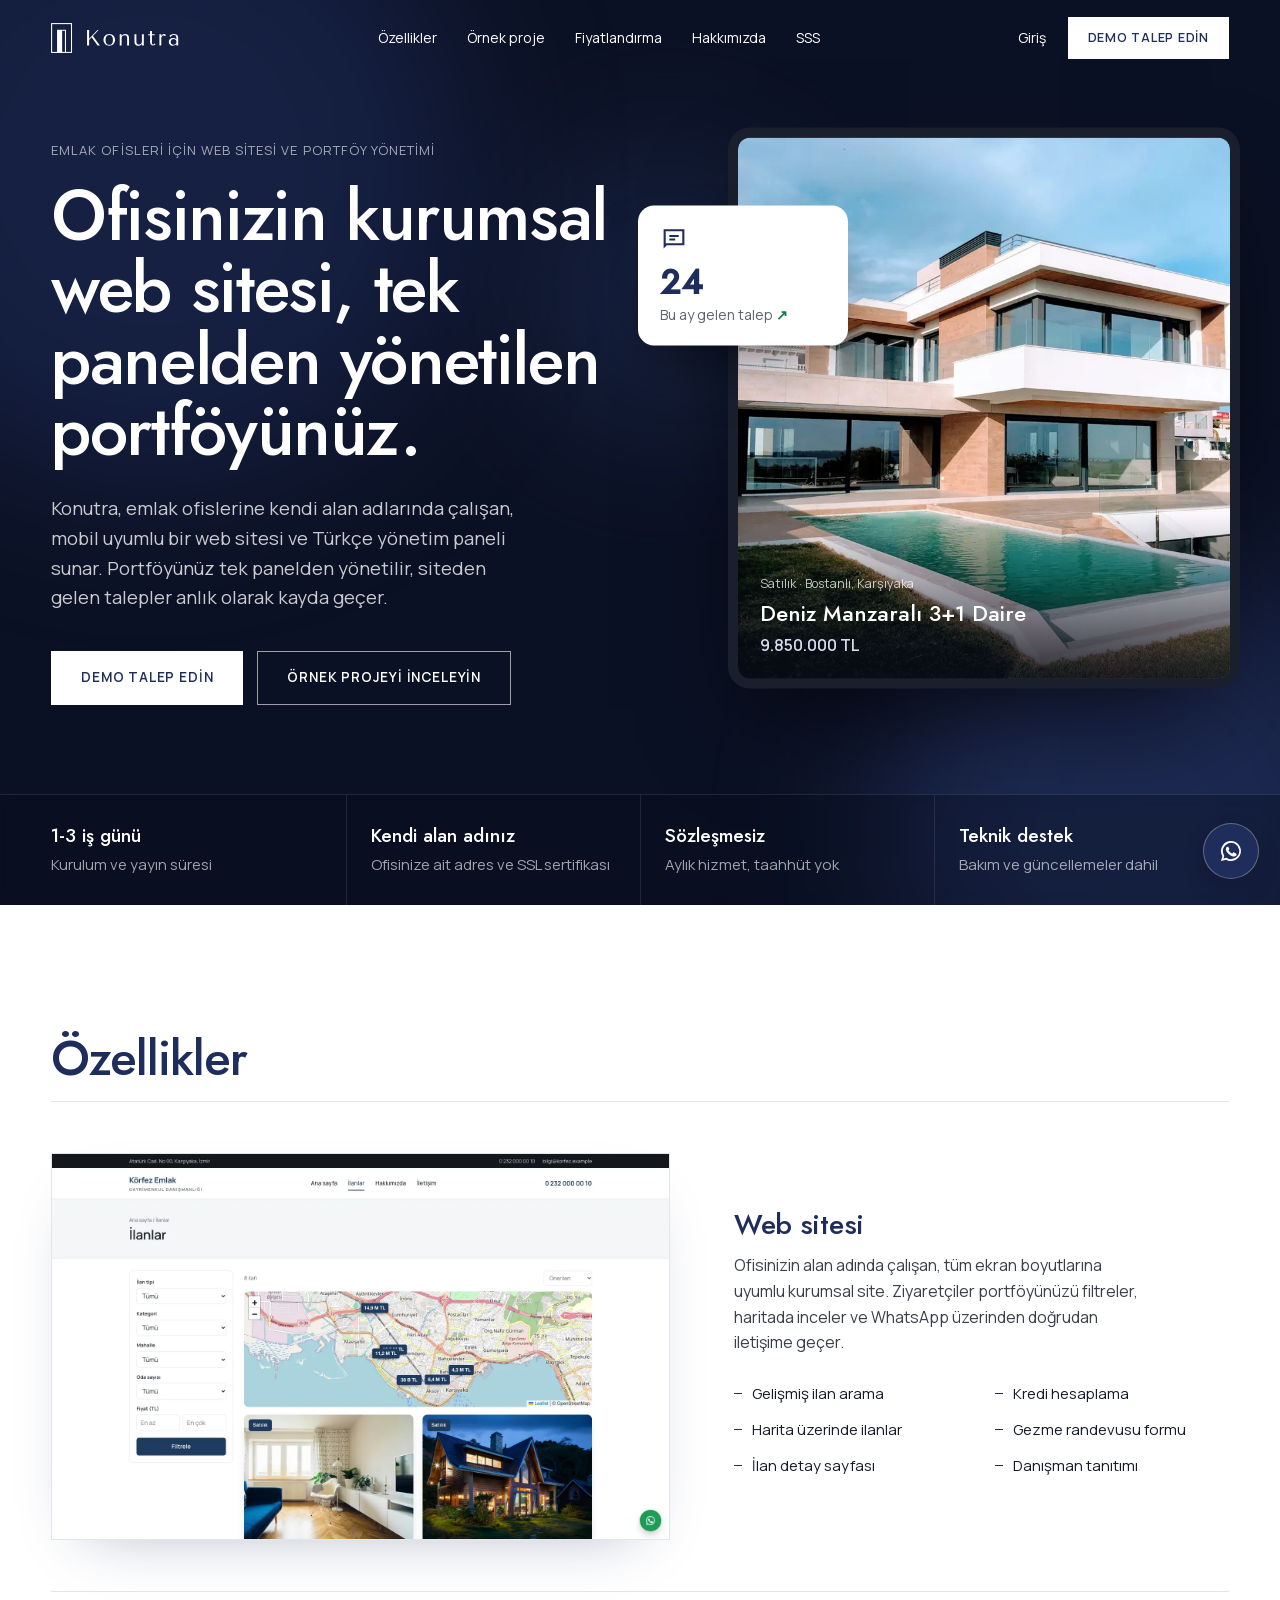
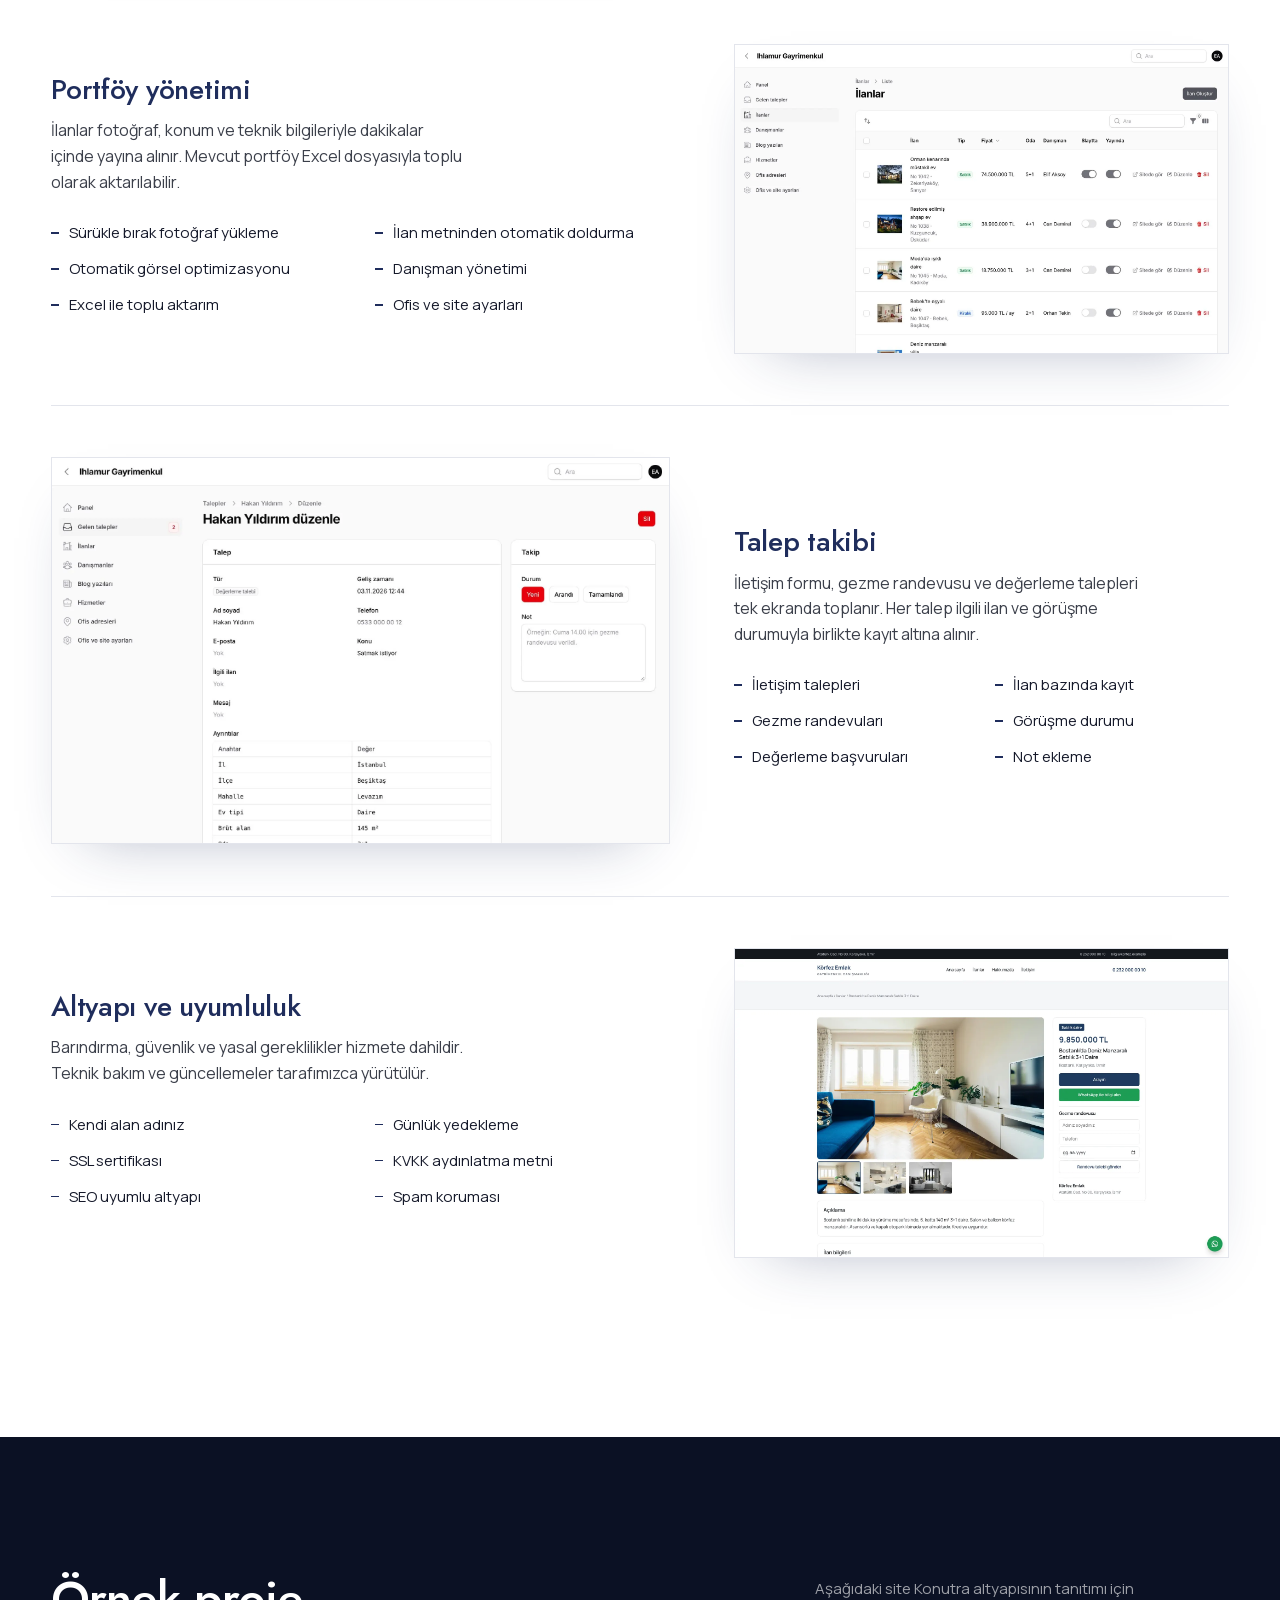
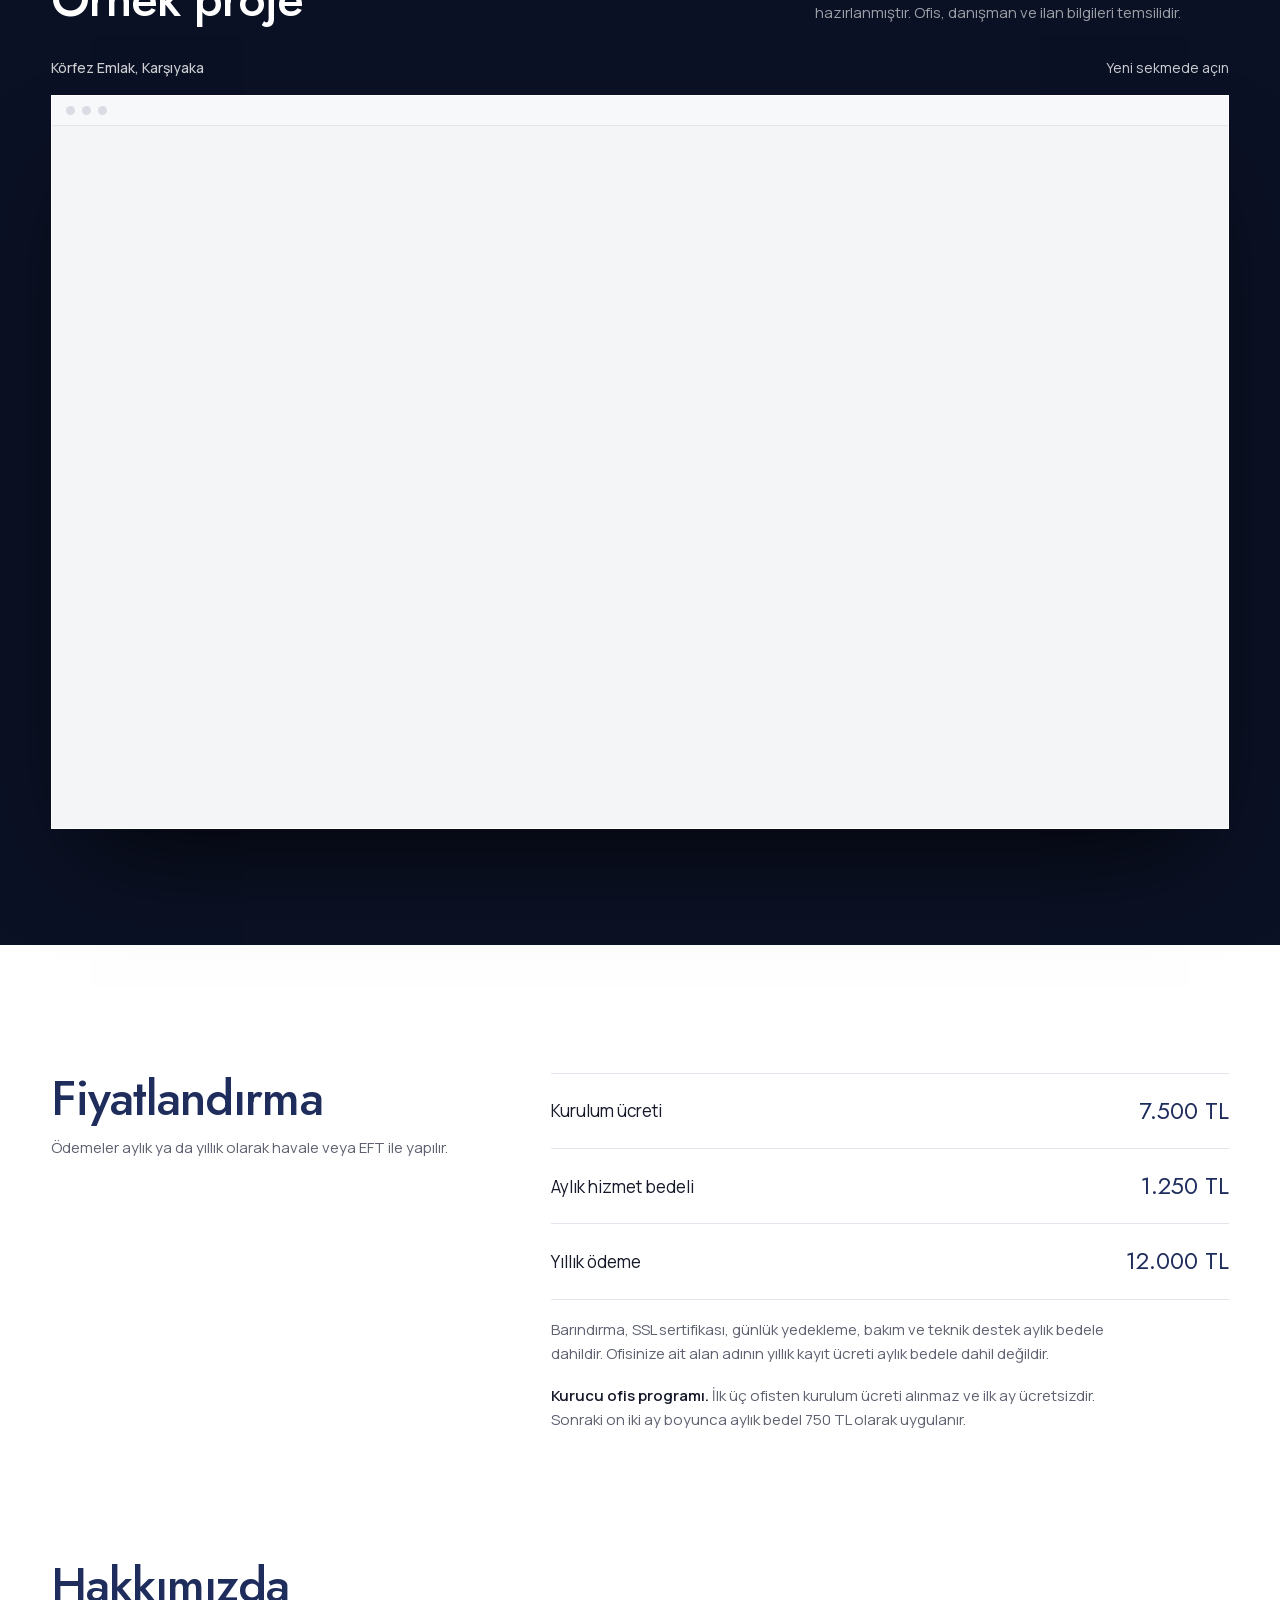
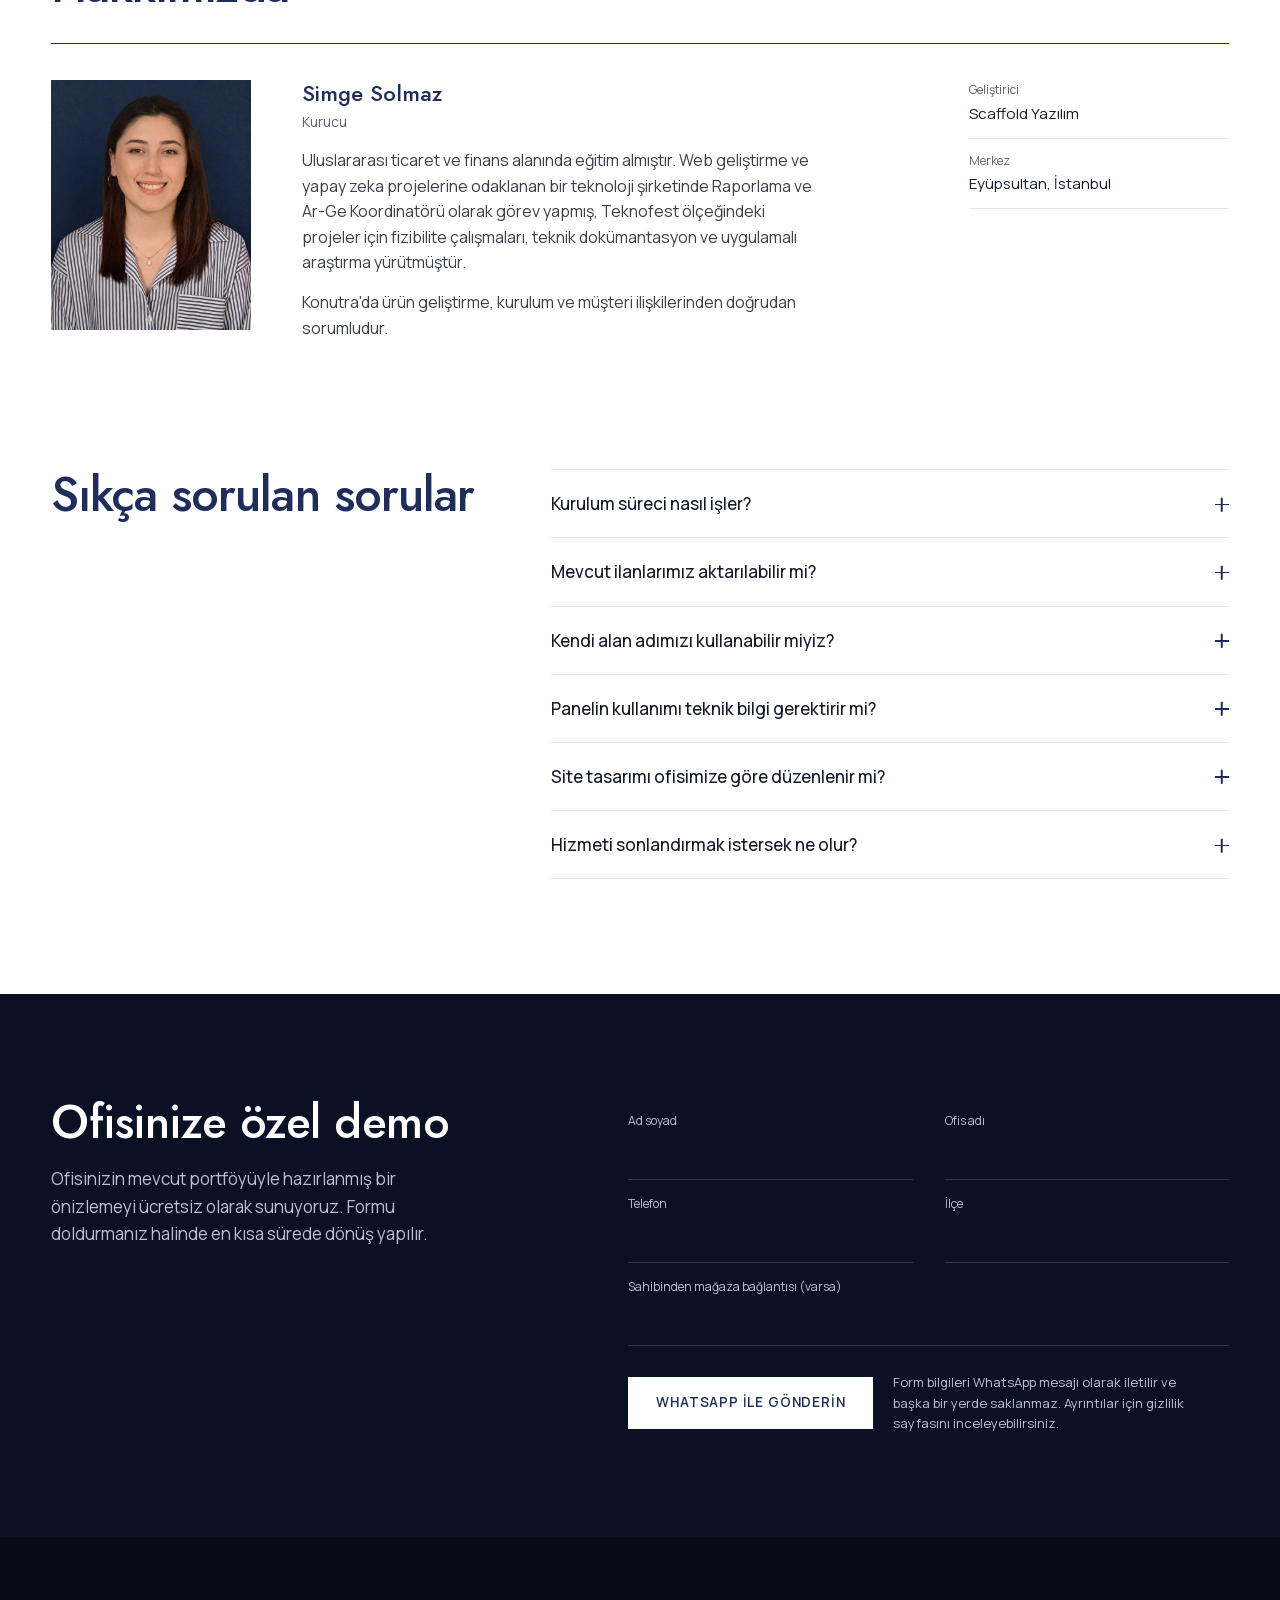
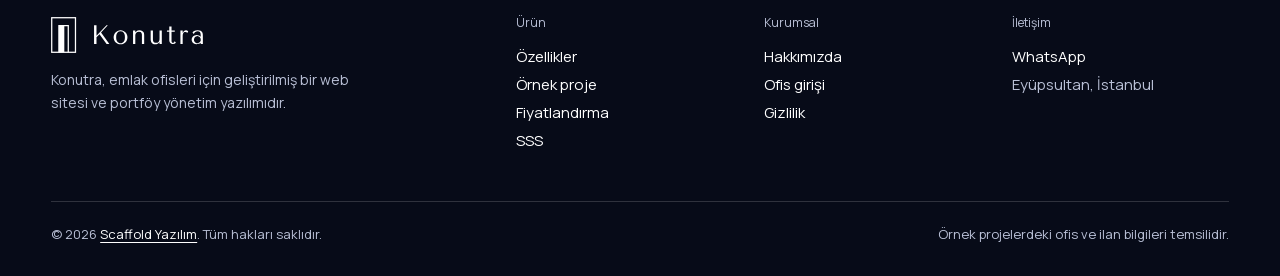
==== index.html @ 4d60863b "Unify page with dark hero: trust band in hero, dark example/demo/footer bands, white and navy button" ====
<!DOCTYPE html>
<html lang="tr">
<head>
<meta charset="utf-8">
<meta name="viewport" content="width=device-width, initial-scale=1">
<title>Emlak Sitesi ve Portföy Yönetim Yazılımı | Konutra</title>
<meta name="description" content="Emlak ofisleri için kurumsal web sitesi ve Türkçe portföy yönetim paneli. İlan yönetimi, talep takibi ve kredi hesaplama hazır gelir. Kurulum 1-3 iş günü.">
<meta name="robots" content="index, follow, max-image-preview:large">
<link rel="canonical" href="https://konutra.com.tr/">
<link rel="icon" href="favicon.svg" type="image/svg+xml">
<link rel="apple-touch-icon" href="apple-touch-icon.png">
<meta name="theme-color" content="#1F2D5C">
<meta property="og:type" content="website">
<meta property="og:locale" content="tr_TR">
<meta property="og:site_name" content="Konutra">
<meta property="og:url" content="https://konutra.com.tr/">
<meta property="og:title" content="Emlak Sitesi ve Portföy Yönetim Yazılımı | Konutra">
<meta property="og:description" content="Emlak ofisleri için kurumsal web sitesi, Türkçe yönetim paneli ve talep takibi tek pakette.">
<meta property="og:image" content="https://konutra.com.tr/img/og.jpg">
<meta property="og:image:width" content="1200">
<meta property="og:image:height" content="630">
<meta property="og:image:alt" content="Konutra, emlak ofisleri için web sitesi ve portföy yönetimi">
<meta name="twitter:card" content="summary_large_image">
<link rel="preload" href="fonts/manrope-latin.woff2" as="font" type="font/woff2" crossorigin>
<link rel="preload" href="fonts/jost-latin.woff2" as="font" type="font/woff2" crossorigin>
<link rel="preload" href="img/hero-ev.webp" as="image" type="image/webp">
<link rel="stylesheet" href="css/konutra.css">
<script type="application/ld+json">
{"@context":"https://schema.org","@graph":[
{"@type":"Organization","@id":"https://scaffoldtr.dev/#org","name":"Scaffold Yazılım","url":"https://scaffoldtr.dev","address":{"@type":"PostalAddress","addressLocality":"Eyüpsultan","addressRegion":"İstanbul","addressCountry":"TR"}},
{"@type":"Brand","@id":"https://konutra.com.tr/#brand","name":"Konutra","url":"https://konutra.com.tr/","logo":"https://konutra.com.tr/logo/konutra-logo.svg"},
{"@type":"SoftwareApplication","name":"Konutra","url":"https://konutra.com.tr/","brand":{"@id":"https://konutra.com.tr/#brand"},"publisher":{"@id":"https://scaffoldtr.dev/#org"},"applicationCategory":"BusinessApplication","areaServed":"TR","inLanguage":"tr","operatingSystem":"Web","description":"Konutra, Scaffold Yazılım tarafından geliştirilen, emlak ofisleri için web sitesi ve portföy yönetimi yazılımıdır. Bir gayrimenkul ofisi değildir.","offers":{"@type":"Offer","price":"1250","priceCurrency":"TRY"}},
{"@type": "FAQPage", "mainEntity": [{"@type": "Question", "name": "Kurulum süreci nasıl işler?", "acceptedAnswer": {"@type": "Answer", "text": "Ön görüşmede ofis bilgileri, marka rengi ve mevcut portföy alınır. Site 1-3 iş günü içinde kurulur, ilanlar aktarılır ve panel eğitimi verilerek yayına geçilir."}}, {"@type": "Question", "name": "Mevcut ilanlarımız aktarılabilir mi?", "acceptedAnswer": {"@type": "Answer", "text": "Evet. Sahibinden ve Emlakjet ilanları ile Excel listeleri kurulum sırasında fotoğraflarıyla birlikte aktarılır."}}, {"@type": "Question", "name": "Kendi alan adımızı kullanabilir miyiz?", "acceptedAnswer": {"@type": "Answer", "text": "Evet. Mevcut alan adınız siteye bağlanır. Alan adınız yoksa satın alma sürecinde destek verilir."}}, {"@type": "Question", "name": "Panelin kullanımı teknik bilgi gerektirir mi?", "acceptedAnswer": {"@type": "Answer", "text": "Hayır. Panel Türkçedir ve ilan girişi form doldurma kolaylığındadır. Kurulumdan sonra ofis ekibine kullanım eğitimi verilir."}}, {"@type": "Question", "name": "Site tasarımı ofisimize göre düzenlenir mi?", "acceptedAnswer": {"@type": "Answer", "text": "Logo, marka rengi, tanıtım metinleri ve hizmetler ofisinize göre düzenlenir. Bu içerikler daha sonra panelden güncellenebilir."}}, {"@type": "Question", "name": "Hizmeti sonlandırmak istersek ne olur?", "acceptedAnswer": {"@type": "Answer", "text": "Sözleşme süresi yoktur. Hizmet sonlandırıldığında ilan bilgileri ve fotoğraflar ofise teslim edilir."}}]}
]}
</script>
</head>
<body>

<header class="nav" id="nav">
  <div class="wrap nav-in">
    <a class="logo" href="#"><img class="lg-koyu" src="logo/konutra-logo.svg" alt="Konutra" width="132" height="31"><img class="lg-acik" src="logo/konutra-logo-beyaz.svg" alt="" width="132" height="31"></a>
    <nav class="links" aria-label="Ana menü">
      <a class="ulink" href="#ozellikler">Özellikler</a>
      <a class="ulink" href="#ornek">Örnek proje</a>
      <a class="ulink" href="#fiyatlandirma">Fiyatlandırma</a>
      <a class="ulink" href="#hakkimizda">Hakkımızda</a>
      <a class="ulink" href="#sss">SSS</a>
    </nav>
    <div class="right"><a class="login ulink" href="https://app.konutra.com.tr/panel/login">Giriş</a><a class="btn sm" href="#demo">Demo talep edin</a><button class="menu-btn" id="menuBtn" type="button" aria-expanded="false" aria-controls="mnav">Menü</button></div>
  </div>
</header>
<nav class="mnav" id="mnav" aria-label="Telefon menüsü">
  <a href="#ozellikler">Özellikler</a><a href="#ornek">Örnek proje</a><a href="#fiyatlandirma">Fiyatlandırma</a><a href="#hakkimizda">Hakkımızda</a><a href="#sss">SSS</a><a href="https://app.konutra.com.tr/panel/login">Ofis girişi</a>
  <a class="btn" href="#demo">Demo talep edin</a>
</nav>

<main>
  <section class="khero">
    <div class="isik" aria-hidden="true"><i></i><i></i><i></i></div>
    <div class="wrap khero-ic">
      <div class="eyebrow">Emlak ofisleri için web sitesi ve portföy yönetimi</div>
      <h1>Ofisinizin kurumsal web sitesi, tek panelden yönetilen portföyünüz.</h1>
      <p class="lead">Konutra, emlak ofislerine kendi alan adlarında çalışan, mobil uyumlu bir web sitesi ve Türkçe yönetim paneli sunar. Portföyünüz tek panelden yönetilir, siteden gelen talepler anlık olarak kayda geçer.</p>
      <div class="acts">
        <a class="btn altin" href="#demo">Demo talep edin</a>
        <a class="btn altin-cizgi" href="#ornek">Örnek projeyi inceleyin</a>
      </div>
    </div>
    <div class="trust-kap"><div class="wrap">
      <div class="trust koyu">
      <div><b>1-3 iş günü</b>Kurulum ve yayın süresi</div>
      <div><b>Kendi alan adınız</b>Ofisinize ait adres ve SSL sertifikası</div>
      <div><b>Sözleşmesiz</b>Aylık hizmet, taahhüt yok</div>
      <div><b>Teknik destek</b>Bakım ve güncellemeler dahil</div>
    </div>
    </div></div>
    <div class="vitrin" aria-hidden="true">
      <div class="cihaz"><picture><source srcset="img/hero-ev.webp" type="image/webp"><img src="img/hero-ev.jpg" alt="" width="1100" height="733"></picture>
        <div class="ilan-bilgi"><span>Satılık · Bostanlı, Karşıyaka</span><b>Deniz Manzaralı 3+1 Daire</b><em>9.850.000 TL</em></div></div>
      <div class="sayac"><svg viewBox="0 0 24 24" fill="none" stroke="currentColor" stroke-width="1.8"><path d="M4 4h16v12H5.5L4 17.5z"/><path d="M8 9h8M8 12h5"/></svg><b data-say="24">24</b><span>Bu ay gelen talep <i>↗</i></span></div>
    </div>
  </section>

  <section class="wrap sec" id="ozellikler">
    <h2 class="sec-title">Özellikler</h2>
    <div class="fx">
      <div class="fx-img" data-reveal><picture><source srcset="img/site-ilanlar.webp" type="image/webp"><img src="img/site-ilanlar.jpg" width="1600" height="1000" alt="Sitenin ilan listesi ve harita görünümü" loading="lazy"></picture></div>
      <div class="fx-txt" data-reveal><h3>Web sitesi</h3><p>Ofisinizin alan adında çalışan, tüm ekran boyutlarına uyumlu kurumsal site. Ziyaretçiler portföyünüzü filtreler, haritada inceler ve WhatsApp üzerinden doğrudan iletişime geçer.</p>
        <ul><li>Gelişmiş ilan arama</li><li>Harita üzerinde ilanlar</li><li>İlan detay sayfası</li><li>Kredi hesaplama</li><li>Gezme randevusu formu</li><li>Danışman tanıtımı</li></ul></div>
    </div>
    <div class="fx rev">
      <div class="fx-img" data-reveal><picture><source srcset="img/panel-ilanlar.webp" type="image/webp"><img src="img/panel-ilanlar.jpg" width="1800" height="1125" alt="Yönetim panelinde ilan listesi" loading="lazy"></picture></div>
      <div class="fx-txt" data-reveal><h3>Portföy yönetimi</h3><p>İlanlar fotoğraf, konum ve teknik bilgileriyle dakikalar içinde yayına alınır. Mevcut portföy Excel dosyasıyla toplu olarak aktarılabilir.</p>
        <ul><li>Sürükle bırak fotoğraf yükleme</li><li>Otomatik görsel optimizasyonu</li><li>Excel ile toplu aktarım</li><li>İlan metninden otomatik doldurma</li><li>Danışman yönetimi</li><li>Ofis ve site ayarları</li></ul></div>
    </div>
    <div class="fx">
      <div class="fx-img" data-reveal><picture><source srcset="img/panel-talep-detay.webp" type="image/webp"><img src="img/panel-talep-detay.jpg" width="1800" height="1125" alt="Yönetim panelinde talep detayı ve görüşme durumu" loading="lazy"></picture></div>
      <div class="fx-txt" data-reveal><h3>Talep takibi</h3><p>İletişim formu, gezme randevusu ve değerleme talepleri tek ekranda toplanır. Her talep ilgili ilan ve görüşme durumuyla birlikte kayıt altına alınır.</p>
        <ul><li>İletişim talepleri</li><li>Gezme randevuları</li><li>Değerleme başvuruları</li><li>İlan bazında kayıt</li><li>Görüşme durumu</li><li>Not ekleme</li></ul></div>
    </div>
    <div class="fx rev">
      <div class="fx-img" data-reveal><picture><source srcset="img/site-ilan.webp" type="image/webp"><img src="img/site-ilan.jpg" width="1800" height="1125" alt="Sitede ilan detay sayfası" loading="lazy"></picture></div>
      <div class="fx-txt" data-reveal><h3>Altyapı ve uyumluluk</h3><p>Barındırma, güvenlik ve yasal gereklilikler hizmete dahildir. Teknik bakım ve güncellemeler tarafımızca yürütülür.</p>
        <ul><li>Kendi alan adınız</li><li>SSL sertifikası</li><li>SEO uyumlu altyapı</li><li>Günlük yedekleme</li><li>KVKK aydınlatma metni</li><li>Spam koruması</li></ul></div>
    </div>
  </section>

  <section class="gece-bolum" id="ornek"><div class="wrap sec">
    <div class="sec-row">
      <h2 class="sec-title">Örnek proje</h2>
      <p class="sec-note">Aşağıdaki site Konutra altyapısının tanıtımı için hazırlanmıştır. Ofis, danışman ve ilan bilgileri temsilidir.</p>
    </div>
    <div class="live" data-reveal>
      <div class="switch">
        <span class="ornek-ad">Körfez Emlak, Karşıyaka</span>
        <a class="open ulink" id="openNew" href="https://simge-bit.github.io/emlak-demo/demo/ornek-ofis/" target="_blank" rel="noopener">Yeni sekmede açın</a>
      </div>
      <div class="browser"><div class="bar"><i></i><i></i><i></i></div><iframe id="live" src="about:blank" data-src="https://simge-bit.github.io/emlak-demo/demo/ornek-ofis/" title="Konutra örnek emlak sitesi" loading="lazy"></iframe></div>
    </div>
  </div></section>

  <section class="wrap sec split" id="fiyatlandirma">
    <div>
      <h2 class="sec-title">Fiyatlandırma</h2>
      <p class="sec-note">Ödemeler aylık ya da yıllık olarak havale veya EFT ile yapılır.</p>
    </div>
    <div data-reveal>
      <table class="ptable">
        <tr><td>Kurulum ücreti</td><td>7.500 TL</td></tr>
        <tr><td>Aylık hizmet bedeli</td><td>1.250 TL</td></tr>
        <tr><td>Yıllık ödeme</td><td>12.000 TL</td></tr>
      </table>
      <p class="pnote">Barındırma, SSL sertifikası, günlük yedekleme, bakım ve teknik destek aylık bedele dahildir. Ofisinize ait alan adının yıllık kayıt ücreti aylık bedele dahil değildir.</p>
      <p class="pnote"><b>Kurucu ofis programı.</b> İlk üç ofisten kurulum ücreti alınmaz ve ilk ay ücretsizdir. Sonraki on iki ay boyunca aylık bedel 750 TL olarak uygulanır.</p>
    </div>
  </section>

  <section class="wrap sec" id="hakkimizda">
    <h2 class="sec-title">Hakkımızda</h2>
    <div class="founder" data-reveal>
      <picture><source srcset="img/simge-solmaz.webp" type="image/webp"><img src="img/simge-solmaz.jpg" width="640" height="800" alt="Simge Solmaz" loading="lazy"></picture>
      <div>
        <div class="who"><b>Simge Solmaz</b><span>Kurucu</span></div>
        <p>Uluslararası ticaret ve finans alanında eğitim almıştır. Web geliştirme ve yapay zeka projelerine odaklanan bir teknoloji şirketinde Raporlama ve Ar-Ge Koordinatörü olarak görev yapmış, Teknofest ölçeğindeki projeler için fizibilite çalışmaları, teknik dokümantasyon ve uygulamalı araştırma yürütmüştür.</p>
        <p>Konutra'da ürün geliştirme, kurulum ve müşteri ilişkilerinden doğrudan sorumludur.</p>
      </div>
      <dl class="facts">
        <div><dt>Geliştirici</dt><dd><a class="ulink" href="https://scaffoldtr.dev" target="_blank" rel="noopener">Scaffold Yazılım</a></dd></div>
        <div><dt>Merkez</dt><dd>Eyüpsultan, İstanbul</dd></div>
      </dl>
    </div>
  </section>

  <section class="wrap sec split" id="sss">
    <div><h2 class="sec-title">Sıkça sorulan sorular</h2></div>
    <div class="faq">
      <details><summary><span>Kurulum süreci nasıl işler?</span><i aria-hidden="true"></i></summary><p>Ön görüşmede ofis bilgileri, marka rengi ve mevcut portföy alınır. Site 1-3 iş günü içinde kurulur, ilanlar aktarılır ve panel eğitimi verilerek yayına geçilir.</p></details>
      <details><summary><span>Mevcut ilanlarımız aktarılabilir mi?</span><i aria-hidden="true"></i></summary><p>Evet. Sahibinden ve Emlakjet ilanları ile Excel listeleri kurulum sırasında fotoğraflarıyla birlikte aktarılır.</p></details>
      <details><summary><span>Kendi alan adımızı kullanabilir miyiz?</span><i aria-hidden="true"></i></summary><p>Evet. Mevcut alan adınız siteye bağlanır. Alan adınız yoksa satın alma sürecinde destek verilir.</p></details>
      <details><summary><span>Panelin kullanımı teknik bilgi gerektirir mi?</span><i aria-hidden="true"></i></summary><p>Hayır. Panel Türkçedir ve ilan girişi form doldurma kolaylığındadır. Kurulumdan sonra ofis ekibine kullanım eğitimi verilir.</p></details>
      <details><summary><span>Site tasarımı ofisimize göre düzenlenir mi?</span><i aria-hidden="true"></i></summary><p>Logo, marka rengi, tanıtım metinleri ve hizmetler ofisinize göre düzenlenir. Bu içerikler daha sonra panelden güncellenebilir.</p></details>
      <details><summary><span>Hizmeti sonlandırmak istersek ne olur?</span><i aria-hidden="true"></i></summary><p>Sözleşme süresi yoktur. Hizmet sonlandırıldığında ilan bilgileri ve fotoğraflar ofise teslim edilir.</p></details>
    </div>
  </section>

  <section class="dark" id="demo">
    <div class="wrap cta">
      <div>
        <h2>Ofisinize özel demo</h2>
        <p class="sub">Ofisinizin mevcut portföyüyle hazırlanmış bir önizlemeyi ücretsiz olarak sunuyoruz. Formu doldurmanız halinde en kısa sürede dönüş yapılır.</p>
      </div>
      <form class="form" id="form" novalidate>
        <div class="f"><label for="ad">Ad soyad</label><input id="ad" name="ad" required autocomplete="name"></div>
        <div class="f"><label for="ofis">Ofis adı</label><input id="ofis" name="ofis" required autocomplete="organization"></div>
        <div class="f"><label for="tel">Telefon</label><input id="tel" name="tel" required inputmode="tel" autocomplete="tel"></div>
        <div class="f"><label for="ilce">İlçe</label><input id="ilce" name="ilce" autocomplete="address-level2"></div>
        <div class="f full"><label for="link">Sahibinden mağaza bağlantısı (varsa)</label><input id="link" name="link" inputmode="url"></div>
        <div class="send"><button class="btn" type="submit">WhatsApp ile gönderin</button><span class="hint">Form bilgileri WhatsApp mesajı olarak iletilir ve başka bir yerde saklanmaz. Ayrıntılar için <a class="ulink" href="gizlilik.html">gizlilik</a> sayfasını inceleyebilirsiniz.</span></div>
      </form>
    </div>
  </section>
</main>

<footer class="footer">
  <div class="wrap">
    <div class="cols">
      <div><a class="logo" href="#"><img src="logo/konutra-logo-beyaz.svg" alt="Konutra" width="160" height="37"></a><p>Konutra, emlak ofisleri için geliştirilmiş bir web sitesi ve portföy yönetim yazılımıdır.</p></div>
      <div><div class="h">Ürün</div><a href="#ozellikler">Özellikler</a><a href="#ornek">Örnek proje</a><a href="#fiyatlandirma">Fiyatlandırma</a><a href="#sss">SSS</a></div>
      <div><div class="h">Kurumsal</div><a href="#hakkimizda">Hakkımızda</a><a href="https://app.konutra.com.tr/panel/login">Ofis girişi</a><a href="gizlilik.html">Gizlilik</a></div>
      <div><div class="h">İletişim</div><span id="iletisim"></span><span class="addr">Eyüpsultan, İstanbul</span></div>
    </div>
    <div class="bottom"><span>© <span id="yil"></span> <a href="https://scaffoldtr.dev" target="_blank" rel="noopener">Scaffold Yazılım</a>. Tüm hakları saklıdır.</span><span>Örnek projelerdeki ofis ve ilan bilgileri temsilidir.</span></div>
  </div>
</footer>

<a class="wa" id="wa" href="#" target="_blank" rel="noopener" aria-label="WhatsApp ile iletişime geçin"><svg viewBox="0 0 24 24" fill="currentColor" aria-hidden="true"><path d="M12 2a10 10 0 0 0-8.6 15.1L2 22l5-1.3A10 10 0 1 0 12 2Zm0 18.2a8.2 8.2 0 0 1-4.2-1.2l-.3-.2-3 .8.8-2.9-.2-.3A8.2 8.2 0 1 1 12 20.2Zm4.5-6.1c-.2-.1-1.5-.7-1.7-.8-.2-.1-.4-.1-.6.1l-.8 1c-.1.2-.3.2-.5.1a6.7 6.7 0 0 1-3.3-2.9c-.2-.4.2-.4.7-1.3.1-.2 0-.3 0-.4l-.8-1.8c-.2-.5-.4-.4-.6-.4h-.5a1 1 0 0 0-.7.3 3 3 0 0 0-.9 2.2 5.2 5.2 0 0 0 1.1 2.7 11.8 11.8 0 0 0 4.5 4c1.7.7 2.3.8 3.2.6.5-.1 1.5-.6 1.8-1.2.2-.6.2-1.1.1-1.2l-.5-.3Z"/></svg></a>

<script src="js/konutra.js"></script>
</body>
</html>
---- css/konutra.css ----
/* Konutra tanıtım sitesi */
@font-face { font-family: "Jost"; font-weight: 400 500; font-display: swap; src: url(../fonts/jost-latin-ext.woff2) format("woff2");
  unicode-range: U+0100-02BA, U+02BD-02C5, U+02C7-02CC, U+02CE-02D7, U+02DD-02FF, U+0304, U+0308, U+0329, U+1D00-1DBF, U+1E00-1E9F, U+1EF2-1EFF, U+2020, U+20A0-20AB, U+20AD-20C4, U+2113, U+2C60-2C7F, U+A720-A7FF; }
@font-face { font-family: "Jost"; font-weight: 400 500; font-display: swap; src: url(../fonts/jost-latin.woff2) format("woff2");
  unicode-range: U+0000-00FF, U+0131, U+0152-0153, U+02BB-02BC, U+02C6, U+02DA, U+02DC, U+0304, U+0308, U+0329, U+2000-206F, U+20AC, U+2122, U+2191, U+2193, U+2212, U+2215, U+FEFF, U+FFFD; }
@font-face { font-family: "Manrope"; font-weight: 400 600; font-display: swap; src: url(../fonts/manrope-latin-ext.woff2) format("woff2");
  unicode-range: U+0100-02BA, U+02BD-02C5, U+02C7-02CC, U+02CE-02D7, U+02DD-02FF, U+0304, U+0308, U+0329, U+1D00-1DBF, U+1E00-1E9F, U+1EF2-1EFF, U+2020, U+20A0-20AB, U+20AD-20C4, U+2113, U+2C60-2C7F, U+A720-A7FF; }
@font-face { font-family: "Manrope"; font-weight: 400 600; font-display: swap; src: url(../fonts/manrope-latin.woff2) format("woff2");
  unicode-range: U+0000-00FF, U+0131, U+0152-0153, U+02BB-02BC, U+02C6, U+02DA, U+02DC, U+0304, U+0308, U+0329, U+2000-206F, U+20AC, U+2122, U+2191, U+2193, U+2212, U+2215, U+FEFF, U+FFFD; }

:root {
  --bg: #ffffff; --fg: #15192a; --text: #3b3f4a; --muted: #5d6170; --line: #e3e5ec; --navy: #1F2D5C; --navy-2: #2C3D78; --navy-line: rgba(255,255,255,.16); --navy-text: #b9c0d6;
  --ease: cubic-bezier(.22, .8, .2, 1); --ease-io: cubic-bezier(.76, 0, .24, 1);
  --pad: clamp(20px, 4vw, 56px); --max: 1200px;
  --font: "Manrope", "Helvetica Neue", Arial, sans-serif; --font-head: "Jost", "Helvetica Neue", Arial, sans-serif;
}
*, *::before, *::after { box-sizing: border-box; }
html { -webkit-text-size-adjust: 100%; scroll-behavior: smooth; scroll-padding-top: 90px; }
body { margin: 0; background: var(--bg); color: var(--fg); font-family: var(--font); font-size: 17px; line-height: 1.6; -webkit-font-smoothing: antialiased; overflow-x: hidden; }
img { display: block; max-width: 100%; height: auto; }
picture { display: block; }
a { color: inherit; text-decoration: none; }
button, input { font: inherit; color: inherit; }
::selection { background: var(--navy); color: #fff; }
:focus-visible { outline: 2px solid currentColor; outline-offset: 3px; }
h1, h2, h3 { font-family: var(--font-head); font-weight: 500; color: var(--navy); letter-spacing: -.01em; margin: 0; }
.wrap { max-width: calc(var(--max) + 2 * var(--pad)); margin: 0 auto; padding-left: var(--pad); padding-right: var(--pad); }
.label { font-size: 13px; color: var(--muted); }
.ulink { position: relative; }
.ulink::after { content: ""; position: absolute; left: 0; right: 0; bottom: -3px; height: 1px; background: currentColor; transform: scaleX(0); transform-origin: right; transition: transform .4s var(--ease); }
.ulink:hover::after { transform: scaleX(1); transform-origin: left; }

/* Düğmeler */
.btn { display: inline-flex; align-items: center; justify-content: center; background: var(--navy); color: #fff; border: 0; padding: 0 24px; min-height: 48px; font-size: 15px; font-weight: 500; cursor: pointer; white-space: nowrap; transition: background .25s; }
.btn:hover { background: var(--navy-2); }
.btn.sm { min-height: 40px; padding: 0 18px; font-size: 14px; }
.btn.line { background: transparent; color: var(--navy); box-shadow: inset 0 0 0 1px var(--navy); transition: background .25s, color .25s; }
.btn.line:hover { background: var(--navy); color: #fff; }

/* Menü */
.nav { position: fixed; inset: 0 0 auto 0; z-index: 50; background: rgba(255,255,255,.96); border-bottom: 1px solid transparent; transition: border-color .3s; }
.nav.scrolled { border-color: var(--line); }
.nav-in { display: flex; align-items: center; justify-content: space-between; gap: 30px; height: 76px; }
.nav .links { display: flex; gap: 30px; font-size: 14px; color: var(--text); }
.nav .right { display: flex; align-items: center; gap: 22px; }
.nav .login { font-size: 14px; color: var(--text); }
.logo { display: flex; align-items: center; }
.logo img { height: 30px; width: auto; }
.menu-btn { display: none; background: none; border: 0; font-size: 14px; cursor: pointer; padding: 8px 0; margin-left: 16px; }
.mnav { display: none; }

/* Açılış */
.intro { padding-top: clamp(130px, 14vw, 170px); padding-bottom: 48px; }
.intro > * { max-width: 860px; }
.eyebrow { font-size: 13px; letter-spacing: .08em; text-transform: uppercase; color: var(--muted); }
.intro h1 { margin-top: 18px; font-size: clamp(38px, 5vw, 60px); line-height: 1.1; }
.intro .lead { margin: 24px 0 0; font-size: clamp(18px, 1.5vw, 20px); color: var(--text); max-width: 50ch; }
.intro .acts { display: flex; gap: 12px; flex-wrap: wrap; margin-top: 32px; }
.browser { border: 1px solid var(--line); background: #fff; box-shadow: 0 30px 70px -40px rgba(21, 25, 42, .35); }
.browser .bar { display: flex; align-items: center; gap: 7px; height: 30px; padding: 0 14px; border-bottom: 1px solid var(--line); background: #f7f8fa; }
.browser .bar i { width: 9px; height: 9px; border-radius: 50%; background: #d9dce3; }
.browser img { width: 100%; }
.hero-shot { margin: 0; }
.hero-shot figcaption { margin-top: 12px; font-size: 13px; color: var(--muted); }
.trust { display: grid; grid-template-columns: repeat(4, 1fr); margin-top: 56px; border-top: 1px solid var(--line); border-bottom: 1px solid var(--line); }
.trust div { padding: 24px 24px 24px 0; font-size: 15px; color: var(--text); }
.trust div + div { padding-left: 24px; border-left: 1px solid var(--line); }
.trust b { display: block; margin-bottom: 2px; font-family: var(--font-head); font-weight: 500; font-size: 19px; color: var(--navy); }

/* Bölümler */
.sec { padding-top: clamp(80px, 9vw, 120px); }
.sec-title { font-size: clamp(30px, 3vw, 40px); line-height: 1.15; }
.sec-row { display: flex; justify-content: space-between; align-items: end; gap: 40px; margin-bottom: 32px; }
.sec-note { margin: 12px 0 0; color: var(--muted); font-size: 15px; max-width: 46ch; }
.split { display: grid; grid-template-columns: 1fr 1.6fr; gap: clamp(32px, 6vw, 80px); }

/* Özellikler */
#ozellikler .sec-title { margin-bottom: 16px; }
.fx { display: grid; grid-template-columns: 1.25fr 1fr; gap: clamp(32px, 5vw, 72px); align-items: center; padding: clamp(36px, 4vw, 56px) 0; border-top: 1px solid var(--line); }
.fx.rev .fx-img { order: 2; }
.fx-img { border: 1px solid var(--line); box-shadow: 0 24px 60px -36px rgba(31, 45, 92, .4); }
.fx-img img { width: 100%; }
.fx h3 { margin-bottom: 12px; font-size: clamp(24px, 2.2vw, 30px); line-height: 1.15; }
.fx p { margin: 0 0 20px; color: var(--text); font-size: 16px; max-width: 46ch; }
.fx ul { margin: 0; padding: 0; list-style: none; columns: 2; column-gap: 28px; }
.fx li { position: relative; padding: 6px 0 6px 18px; font-size: 15px; break-inside: avoid; }
.fx li::before { content: ""; position: absolute; left: 0; top: 17px; width: 8px; height: 1.5px; background: var(--navy); }

/* Örnek proje */
.tab { background: none; border: 1px solid var(--line); padding: 9px 16px; font-size: 14px; cursor: pointer; transition: background .25s, color .25s, border-color .25s; }
.tab:hover { border-color: var(--navy); }
.tab[aria-selected="true"] { background: var(--navy); color: #fff; border-color: var(--navy); }
.live .switch { display: flex; gap: 6px; margin-bottom: 16px; flex-wrap: wrap; align-items: center; }
.live .switch .open { margin-left: auto; font-size: 14px; color: var(--text); }
.live iframe { display: block; width: 100%; height: min(78vh, 760px); border: 0; background: #f4f5f7; }

/* Fiyatlandırma */
.ptable { width: 100%; border-collapse: collapse; font-size: 17px; }
.ptable td { padding: 18px 0; border-bottom: 1px solid var(--line); }
.ptable tr:first-child td { border-top: 1px solid var(--line); }
.ptable td:last-child { text-align: right; font-family: var(--font-head); font-size: 24px; color: var(--navy); }
.pnote { margin: 18px 0 0; font-size: 15px; color: var(--muted); max-width: 62ch; }
.pnote b { color: var(--fg); font-weight: 600; }

/* Hakkımızda */
#hakkimizda .sec-title { margin-bottom: 32px; }
.founder { display: grid; grid-template-columns: 200px 1fr 260px; gap: clamp(28px, 4vw, 52px); padding-top: 36px; border-top: 1px solid var(--navy); align-items: start; }
.founder img { width: 200px; height: 250px; object-fit: cover; }
.founder .who b { display: block; font-family: var(--font-head); font-weight: 500; font-size: 22px; color: var(--navy); line-height: 1.2; }
.founder .who span { font-size: 14px; color: var(--muted); }
.founder p { margin: 14px 0 0; font-size: 16px; color: var(--text); max-width: 58ch; }
.facts { margin: 0; }
.facts div { padding: 12px 0; border-bottom: 1px solid var(--line); }
.facts div:first-child { padding-top: 0; }
.facts dt { font-size: 12px; color: var(--muted); }
.facts dd { margin: 2px 0 0; font-size: 15px; }

/* SSS */
.faq { border-top: 1px solid var(--line); }
.faq details { border-bottom: 1px solid var(--line); }
.faq summary { list-style: none; cursor: pointer; display: flex; justify-content: space-between; align-items: center; gap: 24px; padding: 20px 0; font-size: 17px; font-weight: 500; }
.faq summary::-webkit-details-marker { display: none; }
.faq summary i { position: relative; flex: 0 0 14px; height: 14px; }
.faq summary i::before, .faq summary i::after { content: ""; position: absolute; left: 0; right: 0; top: 50%; height: 1.5px; background: var(--navy); transition: transform .4s var(--ease); }
.faq summary i::after { transform: rotate(90deg); }
.faq details[open] summary i::after { transform: rotate(0); }
.faq p { margin: -4px 0 22px; color: var(--text); font-size: 16px; max-width: 62ch; }

/* Demo talebi */
.dark { background: var(--navy); color: #fff; margin-top: clamp(80px, 9vw, 120px); }
.dark h2 { color: #fff; }
.cta { display: grid; grid-template-columns: 1fr 1.2fr; gap: clamp(32px, 6vw, 90px); padding-top: clamp(70px, 8vw, 110px); padding-bottom: clamp(70px, 8vw, 110px); }
.cta h2 { font-size: clamp(34px, 3.6vw, 46px); line-height: 1.1; }
.cta .sub { margin: 18px 0 0; color: var(--navy-text); max-width: 40ch; }
.form { display: grid; grid-template-columns: 1fr 1fr; gap: 0 32px; align-content: start; }
.f { display: flex; flex-direction: column; border-bottom: 1px solid var(--navy-line); padding: 14px 0 8px; }
.f.full { grid-column: 1 / -1; }
.f label { font-size: 12px; color: var(--navy-text); }
.f input { border: 0; background: transparent; outline: none; padding: 6px 0; font-size: 18px; color: #fff; }
.f:focus-within { border-color: #fff; }
.f.err { border-color: #ff8a8a; }
.form .send { grid-column: 1 / -1; margin-top: 26px; display: flex; gap: 20px; align-items: center; flex-wrap: wrap; }
.form .btn { background: #fff; color: var(--navy); }
.form .btn:hover { background: #e4e7f0; }
.form .hint { font-size: 13px; color: var(--navy-text); max-width: 40ch; }

/* Alt bilgi */
.footer { background: #17224a; color: #fff; padding: clamp(56px, 6vw, 80px) 0 32px; }
.footer .cols { display: grid; grid-template-columns: 2fr 1fr 1fr 1fr; gap: 32px; padding-bottom: 44px; border-bottom: 1px solid var(--navy-line); }
.footer .h { font-size: 12px; color: var(--navy-text); margin-bottom: 12px; }
.footer a, .footer .addr { display: block; margin: 4px 0; font-size: 15px; }
.footer .addr { color: var(--navy-text); }
.footer .logo img { height: 36px; }
.footer p { color: var(--navy-text); font-size: 14px; max-width: 34ch; margin: 16px 0 0; }
.footer .bottom { display: flex; justify-content: space-between; gap: 20px; flex-wrap: wrap; padding-top: 22px; font-size: 13px; color: var(--navy-text); }
.footer .bottom a { display: inline; margin: 0; font-size: inherit; color: #fff; text-decoration: underline; text-underline-offset: 3px; }

/* WhatsApp düğmesi */
.wa { position: fixed; right: 22px; bottom: 22px; z-index: 45; width: 54px; height: 54px; border-radius: 50%; background: var(--navy); color: #fff; box-shadow: 0 0 0 1px rgba(255,255,255,.35), 0 10px 30px -10px rgba(0,0,0,.4); display: grid; place-items: center; transition: transform .3s var(--ease); }
.wa:hover { transform: scale(1.06); }
.wa svg { width: 24px; height: 24px; }

/* Gizlilik sayfası */
.legal { max-width: calc(760px + 2 * var(--pad)); margin: 0 auto; padding: clamp(130px, 14vw, 170px) var(--pad) clamp(80px, 10vw, 120px); }
.legal h1 { font-size: clamp(36px, 4.4vw, 56px); line-height: 1.1; margin: 16px 0 36px; }
.legal h2 { font-size: 22px; margin: 34px 0 10px; }
.legal p { font-size: 16px; line-height: 1.7; color: var(--text); }

/* Ölçülü belirme */
.js [data-reveal] { opacity: 0; transform: translateY(14px); transition: opacity .7s var(--ease), transform .7s var(--ease); }
.js [data-reveal].on { opacity: 1; transform: none; }

@media (max-width: 900px) {
  .nav .links { display: none; }
  #nav .right .btn, #nav .right .login { display: none; }
  .nav-in { height: 64px; }
  .logo img { height: 26px; }
  .menu-btn { display: inline-block; }
  .mnav { position: fixed; inset: 0; z-index: 49; background: #fff; padding: 96px var(--pad) var(--pad); display: flex; flex-direction: column; gap: 4px; transform: translateY(-100%); transition: transform .5s var(--ease-io); }
  .mnav.open { transform: none; }
  .mnav a { font-family: var(--font-head); font-size: 32px; font-weight: 500; color: var(--navy); }
  .mnav .btn { font-family: var(--font); font-size: 16px; color: #fff; margin-top: 24px; align-self: flex-start; }
  .trust { grid-template-columns: 1fr 1fr; }
  .trust div:nth-child(3) { border-left: 0; padding-left: 0; }
  .trust div:nth-child(n+3) { border-top: 1px solid var(--line); }
  .fx, .split, .cta { grid-template-columns: 1fr; }
  .fx.rev .fx-img { order: 0; }
  .sec-row { display: block; }
  .founder { grid-template-columns: 1fr; gap: 22px; }
  .founder img { width: 160px; height: 200px; }
  .form { grid-template-columns: 1fr; }
  .live iframe { height: 70vh; }
  .footer .cols { grid-template-columns: 1fr 1fr; }
}
@media (max-width: 520px) {
  .fx ul { columns: 1; }
  .trust div { padding-right: 12px; }
  .trust div + div { padding-left: 12px; }
}
@media (prefers-reduced-motion: reduce) {
  *, *::before, *::after { transition-duration: .01ms !important; animation: none !important; scroll-behavior: auto !important; }
}
.live .switch .ornek-ad { font-size: 14px; font-weight: 500; color: var(--text); }

/* Ana görsel: site, telefon ve panel bildirimi. Taslak 1120 x 600 ölçüsündedir; her şey kutunun genişliğine göre
   (cqw) orantılı küçülür, böylece telefonda da aynı kompozisyon görünür. 1cqw = taslakta 11,2 piksel. */
.sahne { position: relative; aspect-ratio: 1120 / 600; container-type: inline-size; border-radius: 16px; background: linear-gradient(160deg, #eef0f5, #dde2ec); overflow: hidden; }
.sahne .site { position: absolute; left: 5.4%; top: 8.3%; width: 73.2%; box-shadow: 0 2.7cqw 6.2cqw -3.1cqw rgba(21,25,42,.45); }
.sahne .site .bar { height: 2.3cqw; gap: .6cqw; padding: 0 1.1cqw; }
.sahne .site .bar i { width: .8cqw; height: .8cqw; }
.sahne .tel { position: absolute; left: 73.2%; top: 25%; width: 20.5%; border: .8cqw solid #15171f; border-radius: 3.2cqw; overflow: hidden; background: #15171f; box-shadow: 0 3.6cqw 6.2cqw -2.2cqw rgba(0,0,0,.5); }
.sahne .tel img { width: 100%; border-radius: 2.4cqw; }
.bildirim { position: absolute; right: 1.8%; top: 6.7%; width: 25.9%; background: #fff; border-radius: 1.1cqw; padding: 1.25cqw 1.45cqw; box-shadow: 0 2.1cqw 4.5cqw -1.8cqw rgba(21,25,42,.45); font-size: 1.25cqw; line-height: 1.4; z-index: 2; }
.bildirim .ust { display: flex; justify-content: space-between; font-size: 1.07cqw; color: var(--muted); margin-bottom: .55cqw; }
.bildirim .ust b { color: var(--navy); font-weight: 600; }
.bildirim .t { font-weight: 600; color: var(--fg); }
.bildirim .s { color: var(--muted); margin-top: .2cqw; }
.bildirim .dur { display: inline-block; margin-top: .7cqw; font-size: 1.07cqw; font-weight: 600; background: #fdecea; color: #b42318; padding: .2cqw .8cqw; border-radius: 2cqw; }

/* Ana görsel animasyonu */
.js .sahne .site { opacity: 0; transform: translateY(24px); transition: opacity .9s var(--ease), transform .9s var(--ease); }
.js .sahne .tel { opacity: 0; transform: translateX(40px); transition: opacity .9s var(--ease) .25s, transform .9s var(--ease) .25s; }
.js .sahne .bildirim { opacity: 0; transform: translateY(-10px) scale(.96); transition: opacity .5s var(--ease), transform .5s var(--ease); }
.js .sahne.on .site, .js .sahne.on .tel { opacity: 1; transform: none; }
.js .sahne .bildirim.on { opacity: 1; transform: none; }
.bildirim .dur.yesil { background: #e7f6ec; color: #18794e; }
@media (prefers-reduced-motion: reduce) { .js .sahne .site, .js .sahne .tel, .js .sahne .bildirim { opacity: 1; transform: none; transition: none; } }

/* Videolu sayfa başı */
.vhero { position: relative; margin-top: 76px; min-height: calc(100svh - 76px); max-height: 860px; display: flex; align-items: flex-end; overflow: hidden; background: #111827; color: #fff; }
.vhero-video { position: absolute; inset: -12px; width: calc(100% + 24px); height: calc(100% + 24px); object-fit: cover; filter: blur(3px) saturate(1.1); }
.vhero:after { content: ""; position: absolute; inset: 0; background: linear-gradient(90deg, rgba(17,26,56,.94) 0%, rgba(17,26,56,.82) 45%, rgba(17,26,56,.55) 100%); }
.vhero-ic { position: relative; z-index: 2; width: 100%; padding-top: 80px; padding-bottom: 72px; }
.vhero .eyebrow { color: rgba(255,255,255,.75); }
.vhero h1 { color: #fff; margin-top: 18px; font-size: clamp(38px, 5vw, 62px); line-height: 1.08; max-width: 17ch; }
.vhero .lead { color: rgba(255,255,255,.86); margin: 22px 0 0; font-size: clamp(17px, 1.5vw, 20px); max-width: 48ch; }
.vhero .acts { display: flex; gap: 12px; flex-wrap: wrap; margin-top: 32px; }
.btn.acik { background: #fff; color: var(--navy); }
.btn.acik:hover { background: #e9ecf4; }
.btn.cizgi { background: transparent; color: #fff; box-shadow: inset 0 0 0 1px rgba(255,255,255,.7); }
.btn.cizgi:hover { background: rgba(255,255,255,.1); }
.vhero-not { margin-top: 40px; font-size: 12.5px; color: rgba(255,255,255,.55); }
@media (max-width: 900px) { .vhero { margin-top: 64px; min-height: calc(100svh - 64px); } .vhero:after { background: linear-gradient(0deg, rgba(14,20,40,.92) 0%, rgba(14,20,40,.75) 55%, rgba(14,20,40,.45) 100%); } .vhero-ic { padding-bottom: 48px; } }
@media (prefers-reduced-motion: reduce) { .vhero-video { display: none; } .vhero { background: #111827 url(../img/hero-poster.jpg) center/cover; } }

/* Premium koyu sayfa başı */
:root { --altin: #E2B15C; --gece: #0B1124; }
.khero { position: relative; min-height: 100svh; background: var(--gece); color: #fff; overflow: hidden; display: flex; align-items: center; }
.khero .isik { position: absolute; inset: 0; pointer-events: none; }
.khero .isik i { position: absolute; border-radius: 50%; filter: blur(80px); opacity: .55; }
.khero .isik i:nth-child(1) { width: 620px; height: 620px; left: -160px; top: -140px; background: #1F2D5C; animation: suzul1 18s ease-in-out infinite alternate; }
.khero .isik i:nth-child(2) { width: 520px; height: 520px; right: -120px; bottom: -180px; background: #2C3D78; animation: suzul2 22s ease-in-out infinite alternate; }
.khero .isik i:nth-child(3) { width: 260px; height: 260px; left: 42%; top: 18%; background: rgba(226,177,92,.35); animation: suzul1 26s ease-in-out infinite alternate-reverse; }
@keyframes suzul1 { to { transform: translate(120px, 80px) scale(1.1); } }
@keyframes suzul2 { to { transform: translate(-140px, -60px) scale(1.15); } }
.khero-ic { position: relative; z-index: 2; width: 100%; padding-top: 140px; padding-bottom: 120px; }
.khero .eyebrow { color: rgba(255,255,255,.62); }
.khero h1 { color: #fff; font-size: clamp(38px, 5.4vw, 72px); line-height: 1.04; max-width: 14ch; margin-top: 20px; letter-spacing: -.02em; }
.khero .lead { color: rgba(255,255,255,.78); margin: 26px 0 0; font-size: clamp(17px, 1.45vw, 20px); max-width: 44ch; }
.khero .acts { display: flex; gap: 14px; flex-wrap: wrap; margin-top: 38px; }
.btn.altin { background: var(--altin); color: #141a2e; letter-spacing: .06em; text-transform: uppercase; font-size: 13.5px; font-weight: 600; min-height: 54px; padding: 0 30px; }
.btn.altin:hover { background: #ecc277; }
.btn.altin-cizgi { background: transparent; color: #fff; box-shadow: inset 0 0 0 1px var(--altin); letter-spacing: .06em; text-transform: uppercase; font-size: 13.5px; font-weight: 600; min-height: 54px; padding: 0 30px; }
.btn.altin-cizgi:hover { background: rgba(226,177,92,.1); }
.vitrin { position: absolute; z-index: 1; right: max(40px, calc((100vw - 1200px) / 2 - 20px)); top: 50%; width: min(40vw, 520px); transform: translateY(-46%); }
.cihaz { position: relative; border: 10px solid #1a1f2e; border-radius: 22px; overflow: hidden; background: #1a1f2e; box-shadow: 0 50px 100px -30px rgba(0,0,0,.7); animation: yuz 7s ease-in-out infinite alternate; }
.cihaz img { display: block; width: 100%; aspect-ratio: 4 / 4.4; object-fit: cover; border-radius: 12px; }
.ilan-bilgi { position: absolute; left: 0; right: 0; bottom: 0; padding: 60px 22px 20px; background: linear-gradient(0deg, rgba(8,12,24,.85), rgba(8,12,24,0)); display: grid; gap: 2px; border-radius: 0 0 12px 12px; }
.ilan-bilgi span { font-size: 12.5px; color: rgba(255,255,255,.75); }
.ilan-bilgi b { font-family: var(--font-head); font-weight: 500; font-size: 22px; }
.ilan-bilgi em { font-style: normal; color: var(--altin); font-weight: 600; font-size: 16px; }
.sayac { position: absolute; left: -90px; top: 14%; width: 210px; background: #fff; color: var(--fg); border-radius: 16px; padding: 20px 22px; box-shadow: 0 30px 60px -20px rgba(0,0,0,.55); display: grid; gap: 4px; animation: yuz 6s ease-in-out infinite alternate-reverse; }
.sayac svg { width: 28px; height: 28px; color: var(--navy); margin-bottom: 8px; }
.sayac b { font-family: var(--font-head); font-weight: 600; font-size: 34px; line-height: 1; color: var(--navy); }
.sayac span { font-size: 14px; color: var(--muted); }
.sayac span i { font-style: normal; color: #18794e; font-weight: 700; }
@keyframes yuz { to { transform: translateY(-14px); } }

/* Koyu sayfa başında menü saydam ve açık renkli, kaydırınca beyaza döner */
.lg-acik { display: none !important; }
body:has(.khero) .nav:not(.scrolled) { background: transparent; }
body:has(.khero) .nav:not(.scrolled) .lg-koyu { display: none !important; }
body:has(.khero) .nav:not(.scrolled) .lg-acik { display: block !important; }
body:has(.khero) .nav:not(.scrolled) .links, body:has(.khero) .nav:not(.scrolled) .login, body:has(.khero) .nav:not(.scrolled) .menu-btn { color: #fff; }
body:has(.khero) .nav:not(.scrolled) .btn.sm { background: var(--altin); color: #141a2e; }
.nav { transition: background .3s, border-color .3s; }

@media (max-width: 1000px) {
  .khero { display: block; min-height: 0; }
  .khero-ic { padding-top: 120px; padding-bottom: 40px; }
  .vitrin { position: relative; right: auto; top: auto; transform: none; width: auto; margin: 0 24px 70px 70px; }
  .sayac { left: -50px; width: 170px; padding: 16px; }
  .sayac b { font-size: 28px; }
}
@media (prefers-reduced-motion: reduce) { .khero .isik i, .cihaz, .sayac { animation: none; } }

/* Sayfanın geri kalanı koyu başlıkla aynı dilde */
.khero-ic { padding-bottom: 200px; }
.trust-kap { position: absolute; left: 0; right: 0; bottom: 0; z-index: 2; border-top: 1px solid rgba(255,255,255,.1); background: rgba(8,12,26,.35); backdrop-filter: blur(6px); }
.trust.koyu { margin: 0; border: 0; }
.trust.koyu div { color: rgba(255,255,255,.62); padding: 26px 24px 28px 0; }
.trust.koyu div + div { border-left-color: rgba(255,255,255,.1); padding-left: 24px; }
.trust.koyu b { color: #fff; }
.vitrin { transform: translateY(-58%); }

/* Düğmeler: altın, büyük harf */
.btn { background: var(--altin); color: #141a2e; text-transform: uppercase; letter-spacing: .06em; font-size: 13.5px; font-weight: 600; min-height: 52px; padding: 0 28px; }
.btn:hover { background: #ecc277; }
.btn.sm { min-height: 42px; padding: 0 20px; font-size: 12.5px; }
.btn.line { background: transparent; color: var(--navy); box-shadow: inset 0 0 0 1px var(--navy); }
.btn.line:hover { background: var(--navy); color: #fff; }
.form .btn { background: var(--altin); color: #141a2e; }
.form .btn:hover { background: #ecc277; }

/* Başlıklar daha güçlü */
.sec-title { font-size: clamp(34px, 3.8vw, 54px); line-height: 1.06; letter-spacing: -.02em; }
.sec { padding-top: clamp(90px, 10vw, 140px); }

/* Koyu bantlar: örnek proje, demo talebi ve alt bilgi */
.gece-bolum { background: var(--gece); color: #fff; margin-top: clamp(90px, 10vw, 140px); }
.gece-bolum .sec { padding-bottom: clamp(80px, 9vw, 120px); }
.gece-bolum .sec-title { color: #fff; }
.gece-bolum .sec-note { color: rgba(255,255,255,.6); }
.gece-bolum .live .switch .ornek-ad, .gece-bolum .live .switch .open { color: rgba(255,255,255,.8); }
.gece-bolum .browser { border-color: rgba(255,255,255,.08); box-shadow: 0 50px 100px -40px rgba(0,0,0,.8); }
.dark { background: var(--gece); }
.footer { background: #070B18; }

/* Sarı kullanılmaz: koyu zeminde beyaz, açık zeminde lacivert */
.btn { background: var(--navy); color: #fff; }
.btn:hover { background: #2C3D78; }
.btn.altin { background: #fff; color: var(--navy); }
.btn.altin:hover { background: #e6e9f2; }
.btn.altin-cizgi { box-shadow: inset 0 0 0 1px rgba(255,255,255,.6); color: #fff; }
.btn.altin-cizgi:hover { background: rgba(255,255,255,.08); }
.form .btn { background: #fff; color: var(--navy); }
.form .btn:hover { background: #e6e9f2; }
body:has(.khero) .nav:not(.scrolled) .btn.sm { background: #fff; color: var(--navy); }
.ilan-bilgi em { color: #d6dcef; }
.khero .isik i:nth-child(3) { background: rgba(92,124,210,.35); }
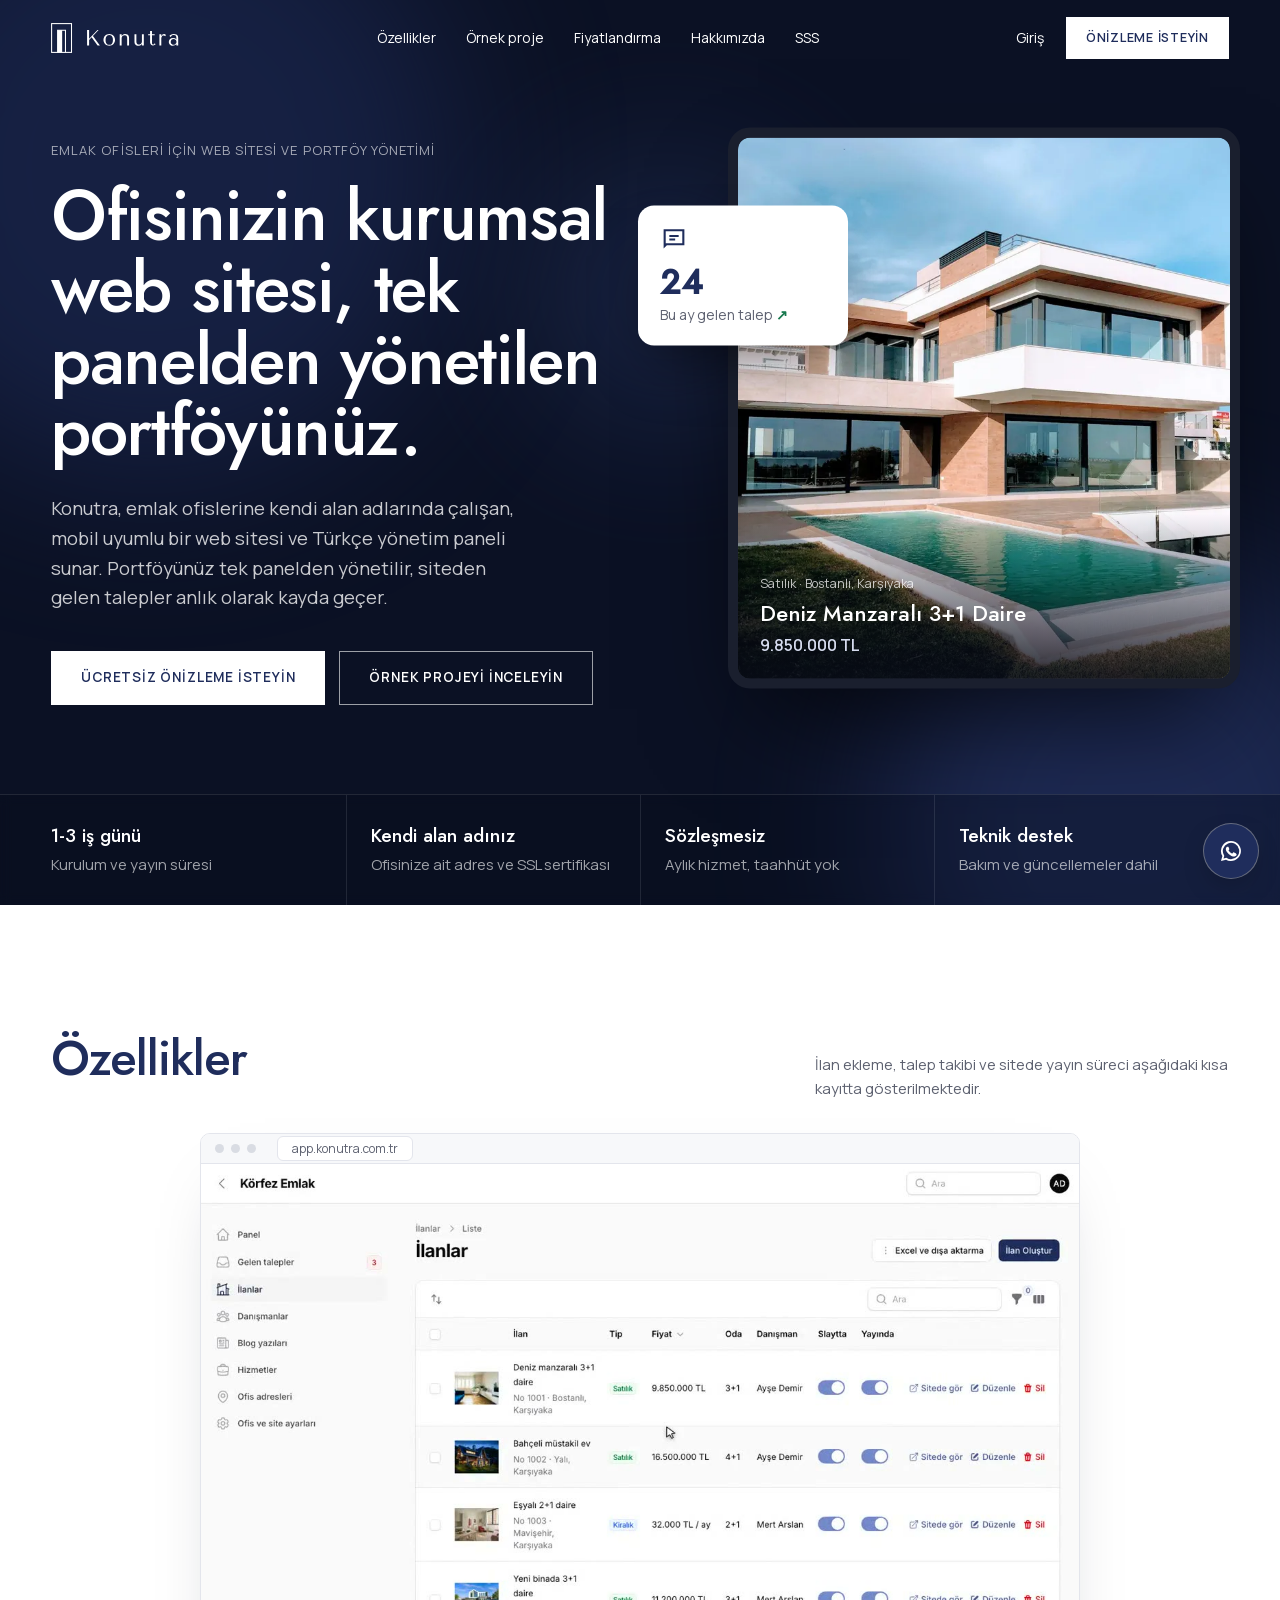
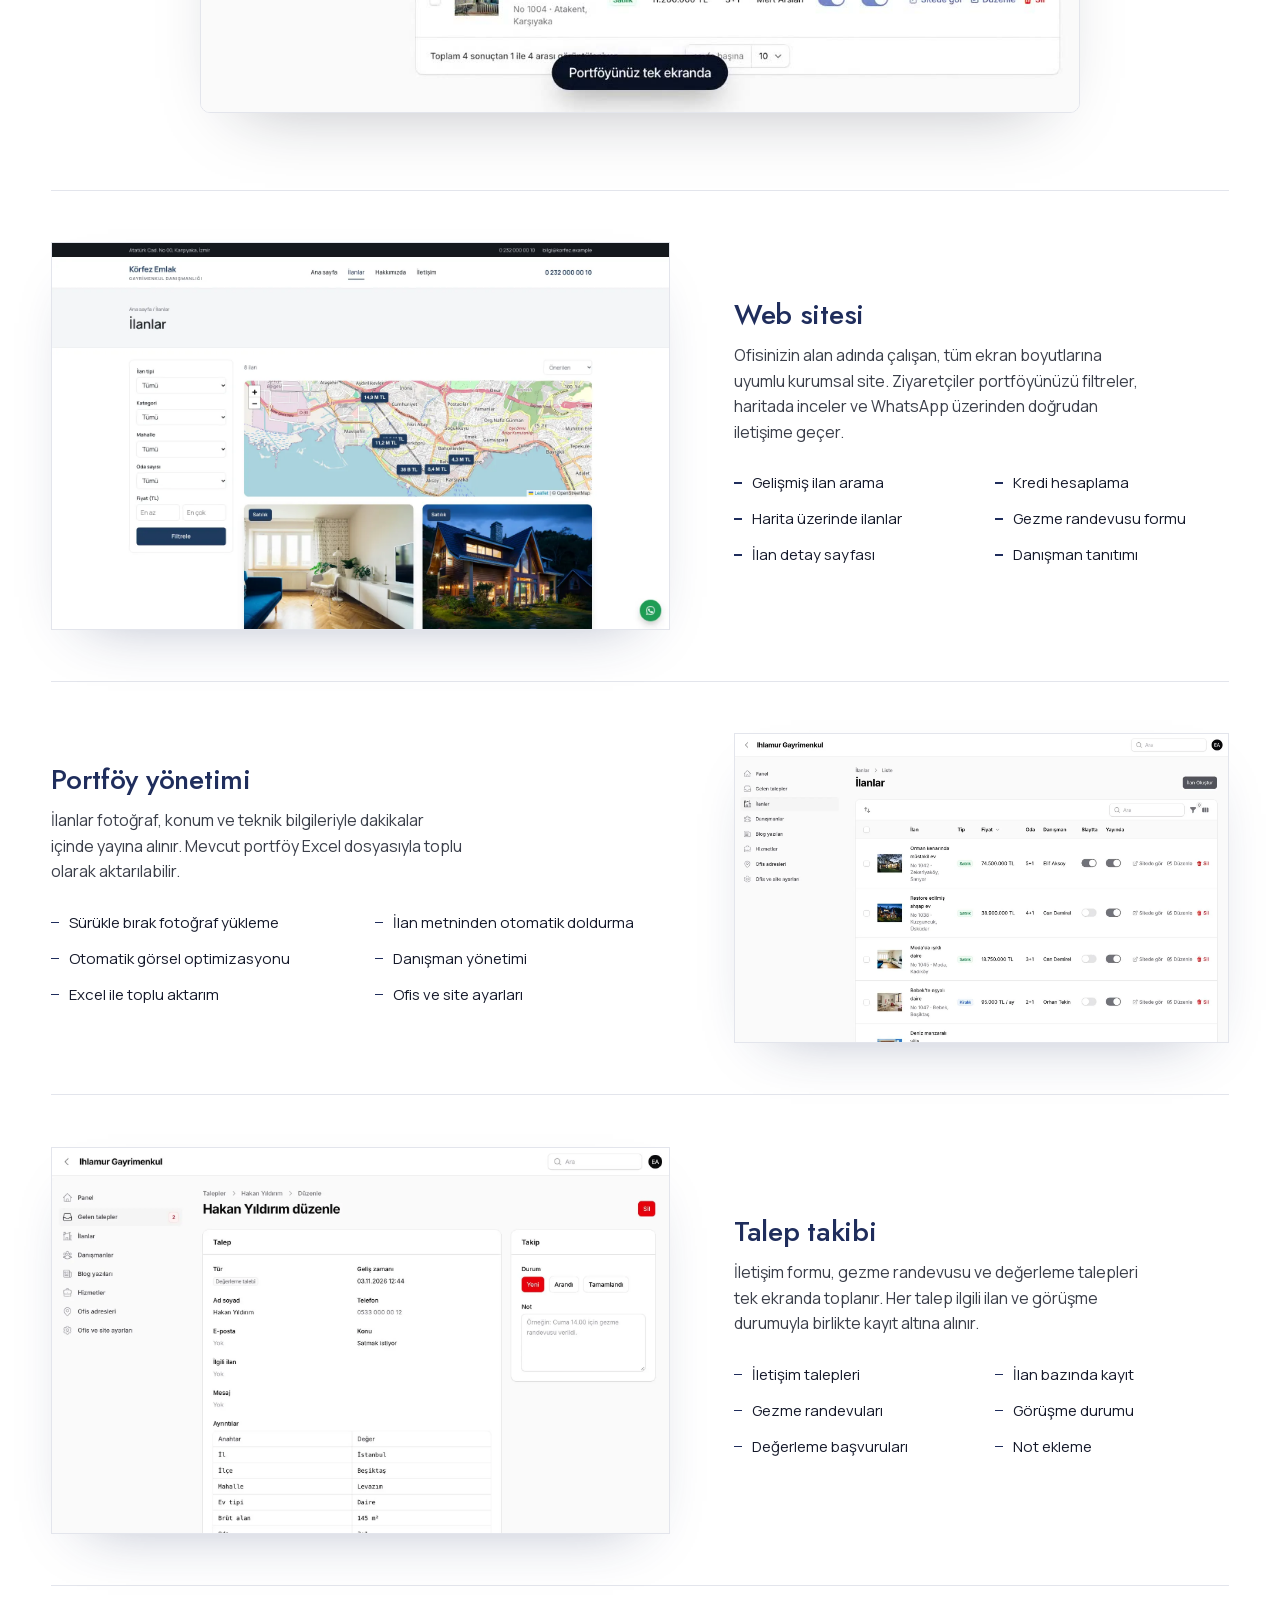
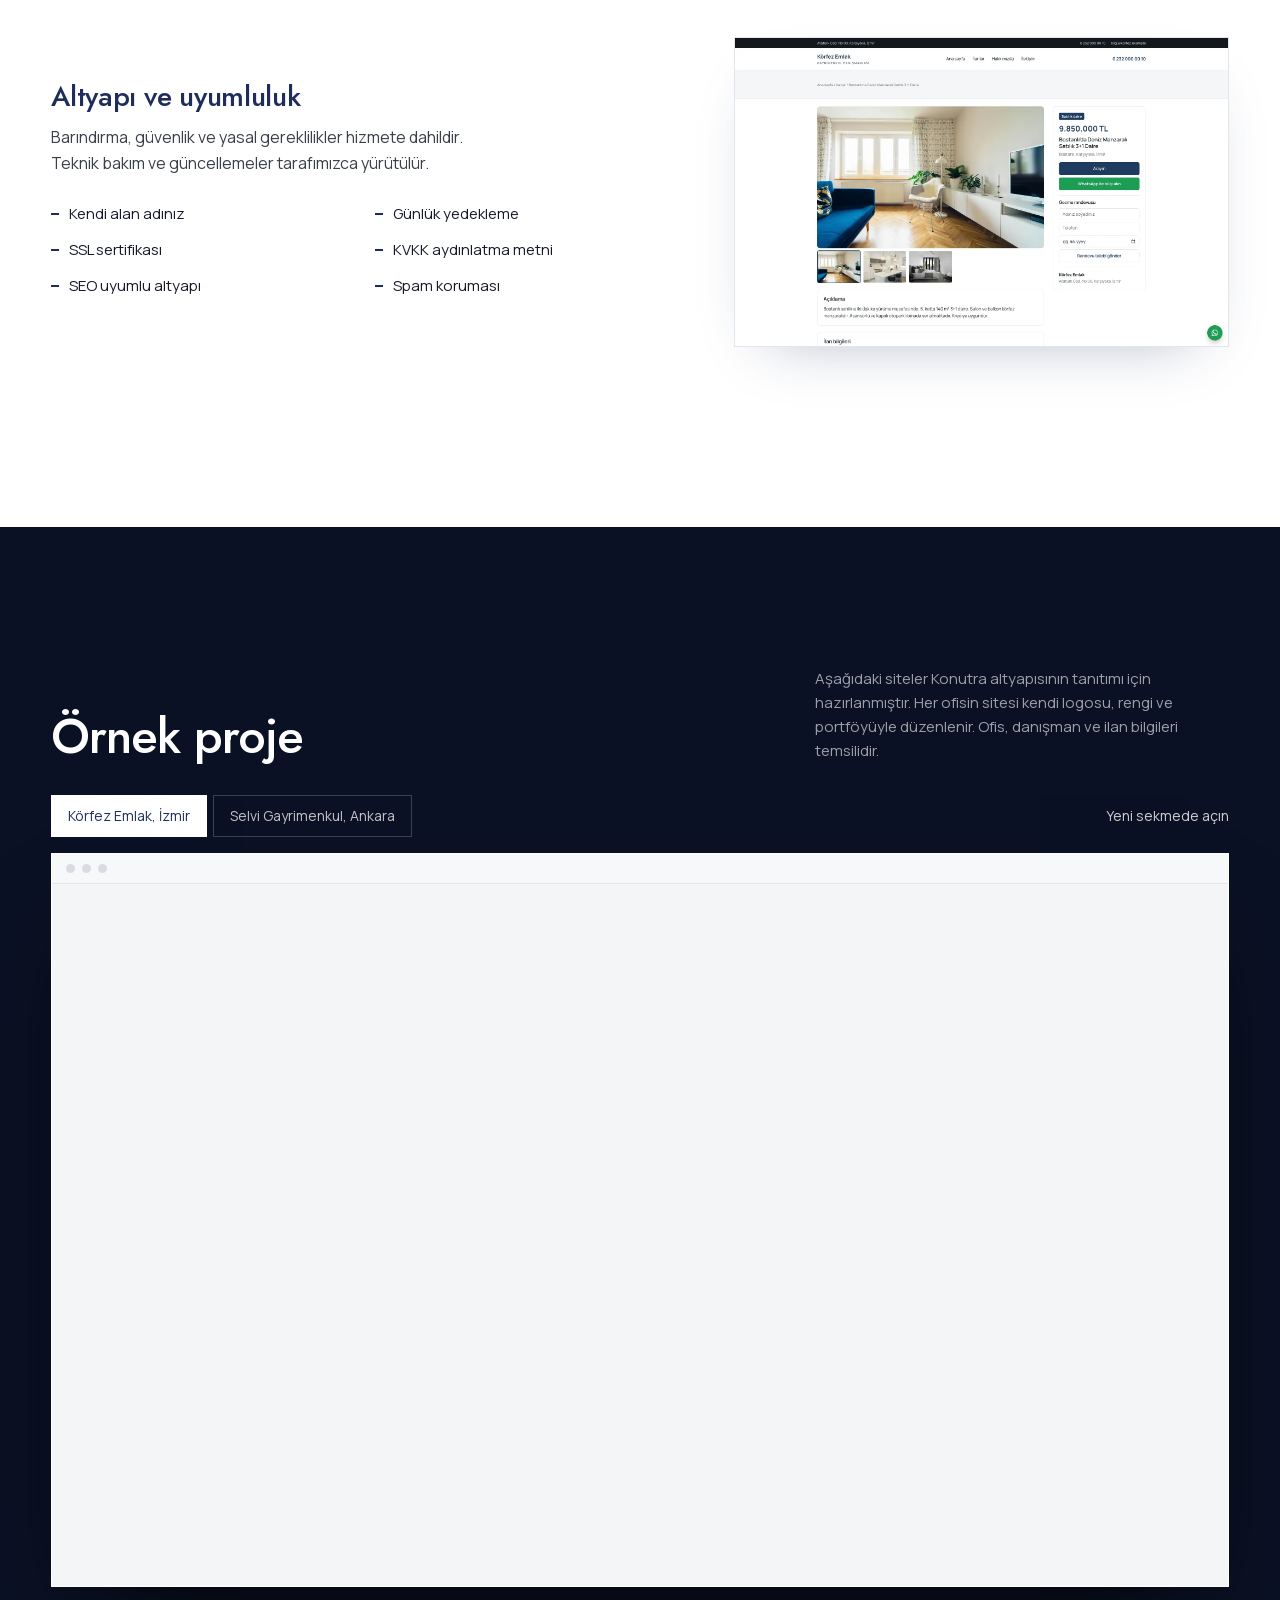
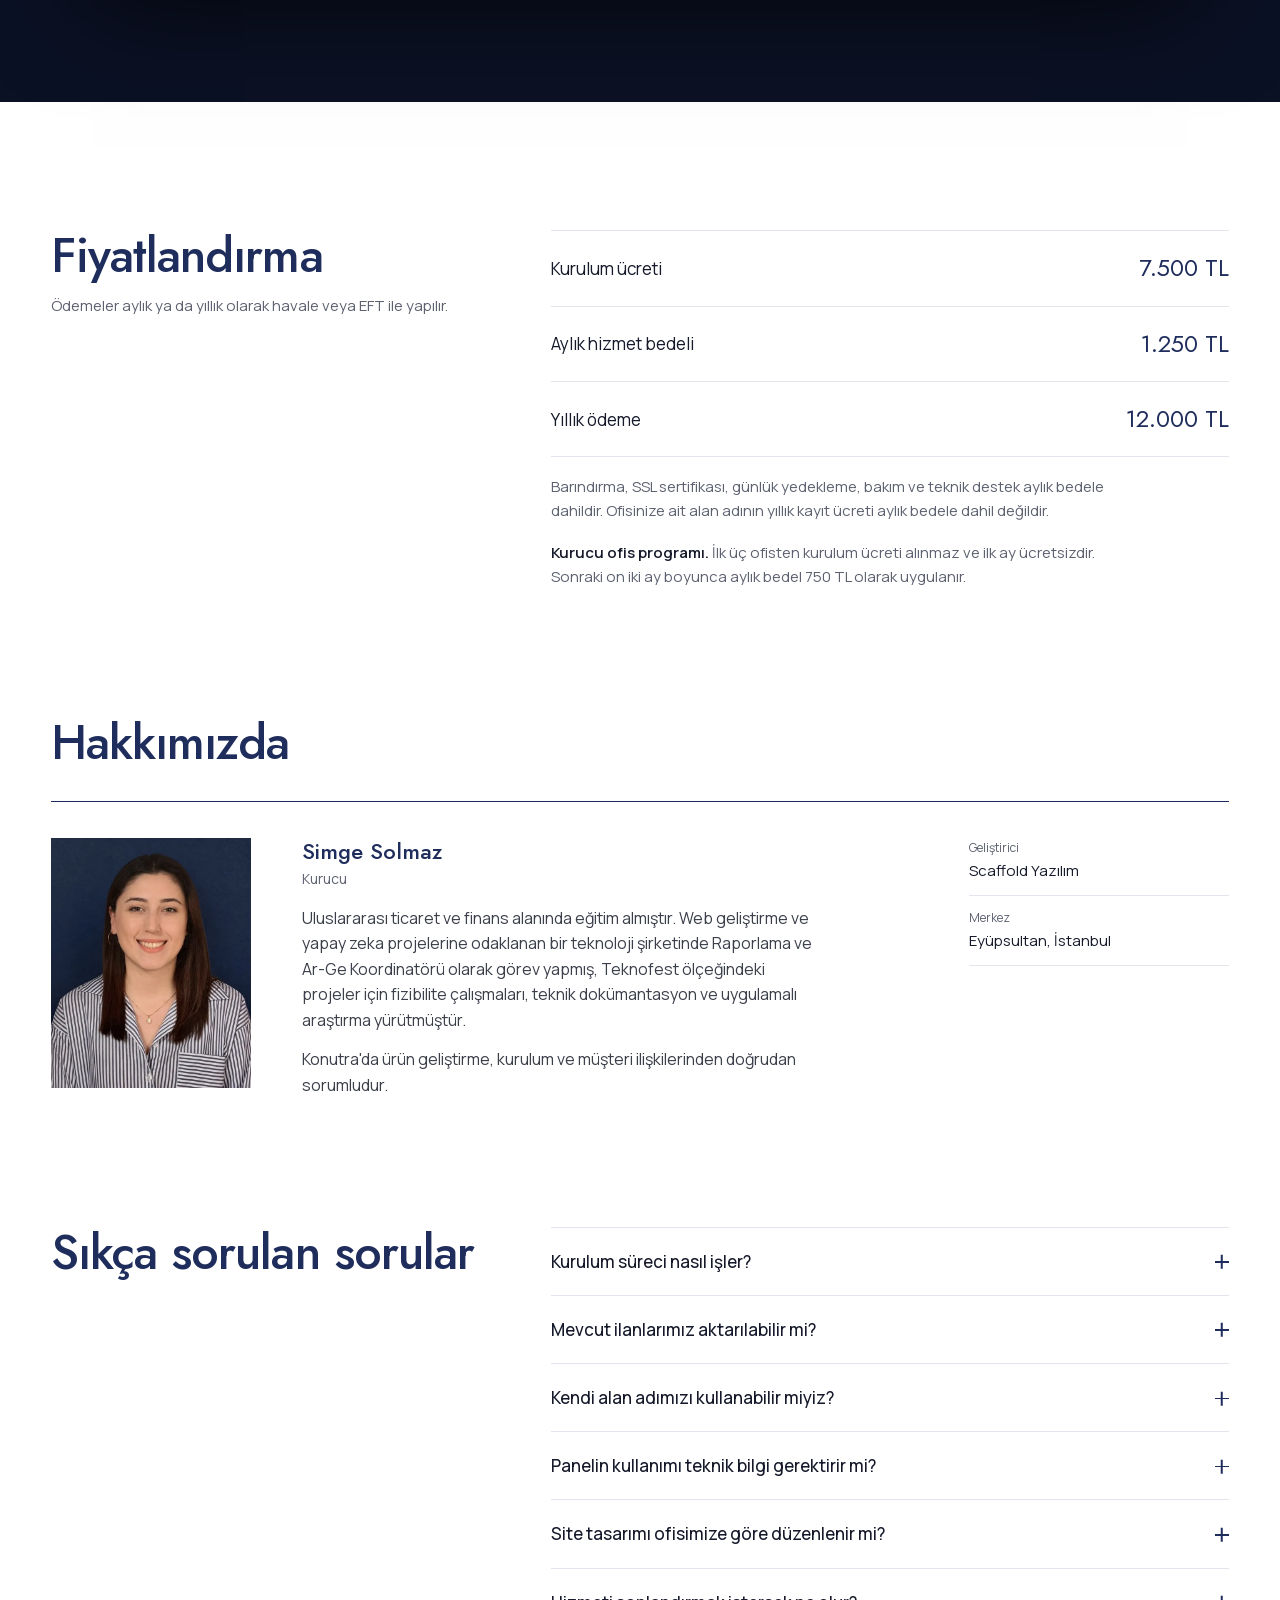
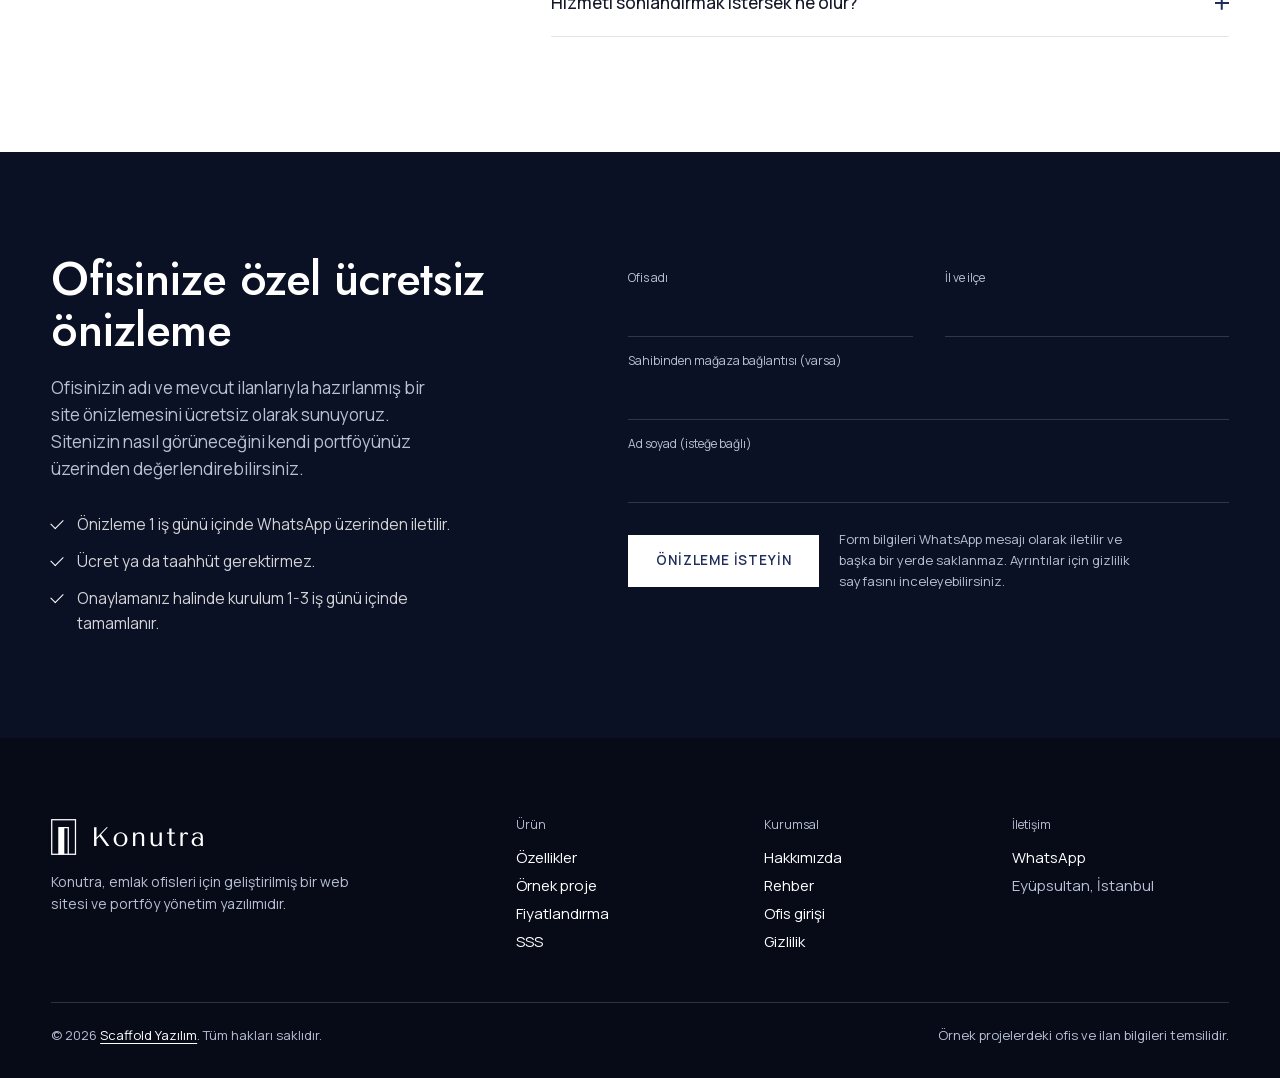
==== commit d781c5b1: "Add free preview offer, panel video, Ankara example, guide articles and GoatCounter Co-Authored-By: " ====
--- a/index.html
+++ b/index.html
@@ -25,6 +25,7 @@
 <link rel="preload" href="fonts/jost-latin.woff2" as="font" type="font/woff2" crossorigin>
 <link rel="preload" href="img/hero-ev.webp" as="image" type="image/webp">
 <link rel="stylesheet" href="css/konutra.css">
+<script data-goatcounter="https://konutra.goatcounter.com/count" async src="//gc.zgo.at/count.js"></script>
 <script type="application/ld+json">
 {"@context":"https://schema.org","@graph":[
 {"@type":"Organization","@id":"https://scaffoldtr.dev/#org","name":"Scaffold Yazılım","url":"https://scaffoldtr.dev","address":{"@type":"PostalAddress","addressLocality":"Eyüpsultan","addressRegion":"İstanbul","addressCountry":"TR"}},
@@ -46,12 +47,12 @@
       <a class="ulink" href="#hakkimizda">Hakkımızda</a>
       <a class="ulink" href="#sss">SSS</a>
     </nav>
-    <div class="right"><a class="login ulink" href="https://app.konutra.com.tr/panel/login">Giriş</a><a class="btn sm" href="#demo">Demo talep edin</a><button class="menu-btn" id="menuBtn" type="button" aria-expanded="false" aria-controls="mnav">Menü</button></div>
+    <div class="right"><a class="login ulink" href="https://app.konutra.com.tr/panel/login" data-goatcounter-click="tik-ofis-girisi">Giriş</a><a class="btn sm" href="#demo" data-goatcounter-click="tik-menu-demo">Önizleme isteyin</a><button class="menu-btn" id="menuBtn" type="button" aria-expanded="false" aria-controls="mnav">Menü</button></div>
   </div>
 </header>
 <nav class="mnav" id="mnav" aria-label="Telefon menüsü">
-  <a href="#ozellikler">Özellikler</a><a href="#ornek">Örnek proje</a><a href="#fiyatlandirma">Fiyatlandırma</a><a href="#hakkimizda">Hakkımızda</a><a href="#sss">SSS</a><a href="https://app.konutra.com.tr/panel/login">Ofis girişi</a>
-  <a class="btn" href="#demo">Demo talep edin</a>
+  <a href="#ozellikler">Özellikler</a><a href="#ornek">Örnek proje</a><a href="#fiyatlandirma">Fiyatlandırma</a><a href="#hakkimizda">Hakkımızda</a><a href="#sss">SSS</a><a href="rehber/">Rehber</a><a href="https://app.konutra.com.tr/panel/login">Ofis girişi</a>
+  <a class="btn" href="#demo" data-goatcounter-click="tik-mobilmenu-demo">Ücretsiz önizleme isteyin</a>
 </nav>
 
 <main>
@@ -62,8 +63,8 @@
       <h1>Ofisinizin kurumsal web sitesi, tek panelden yönetilen portföyünüz.</h1>
       <p class="lead">Konutra, emlak ofislerine kendi alan adlarında çalışan, mobil uyumlu bir web sitesi ve Türkçe yönetim paneli sunar. Portföyünüz tek panelden yönetilir, siteden gelen talepler anlık olarak kayda geçer.</p>
       <div class="acts">
-        <a class="btn altin" href="#demo">Demo talep edin</a>
-        <a class="btn altin-cizgi" href="#ornek">Örnek projeyi inceleyin</a>
+        <a class="btn altin" href="#demo" data-goatcounter-click="tik-giris-demo">Ücretsiz önizleme isteyin</a>
+        <a class="btn altin-cizgi" href="#ornek" data-goatcounter-click="tik-giris-ornek">Örnek projeyi inceleyin</a>
       </div>
     </div>
     <div class="trust-kap"><div class="wrap">
@@ -82,7 +83,15 @@
   </section>
 
   <section class="wrap sec" id="ozellikler">
-    <h2 class="sec-title">Özellikler</h2>
+    <div class="sec-row">
+      <h2 class="sec-title">Özellikler</h2>
+      <p class="sec-note">İlan ekleme, talep takibi ve sitede yayın süreci aşağıdaki kısa kayıtta gösterilmektedir.</p>
+    </div>
+    <div class="pvideo" data-reveal>
+      <div class="browser"><div class="bar"><i></i><i></i><i></i><span>app.konutra.com.tr</span></div>
+        <video id="pvideo" muted loop playsinline preload="none" poster="img/panel-tanitim.jpg" width="1280" height="800" aria-label="Konutra panelinde ilan ekleme ve talep takibi"><source src="img/panel-tanitim.mp4" type="video/mp4"></video>
+      </div>
+    </div>
     <div class="fx">
       <div class="fx-img" data-reveal><picture><source srcset="img/site-ilanlar.webp" type="image/webp"><img src="img/site-ilanlar.jpg" width="1600" height="1000" alt="Sitenin ilan listesi ve harita görünümü" loading="lazy"></picture></div>
       <div class="fx-txt" data-reveal><h3>Web sitesi</h3><p>Ofisinizin alan adında çalışan, tüm ekran boyutlarına uyumlu kurumsal site. Ziyaretçiler portföyünüzü filtreler, haritada inceler ve WhatsApp üzerinden doğrudan iletişime geçer.</p>
@@ -108,12 +117,15 @@
   <section class="gece-bolum" id="ornek"><div class="wrap sec">
     <div class="sec-row">
       <h2 class="sec-title">Örnek proje</h2>
-      <p class="sec-note">Aşağıdaki site Konutra altyapısının tanıtımı için hazırlanmıştır. Ofis, danışman ve ilan bilgileri temsilidir.</p>
+      <p class="sec-note">Aşağıdaki siteler Konutra altyapısının tanıtımı için hazırlanmıştır. Her ofisin sitesi kendi logosu, rengi ve portföyüyle düzenlenir. Ofis, danışman ve ilan bilgileri temsilidir.</p>
     </div>
     <div class="live" data-reveal>
       <div class="switch">
-        <span class="ornek-ad">Körfez Emlak, Karşıyaka</span>
-        <a class="open ulink" id="openNew" href="https://simge-bit.github.io/emlak-demo/demo/ornek-ofis/" target="_blank" rel="noopener">Yeni sekmede açın</a>
+        <div class="tabs" role="tablist" aria-label="Örnek siteler">
+          <button class="tab" type="button" role="tab" aria-selected="true" data-src="https://simge-bit.github.io/emlak-demo/demo/ornek-ofis/" data-goatcounter-click="tik-ornek-korfez">Körfez Emlak, İzmir</button>
+          <button class="tab" type="button" role="tab" aria-selected="false" data-src="https://simge-bit.github.io/emlak-demo/demo/selvi-gayrimenkul/" data-goatcounter-click="tik-ornek-selvi">Selvi Gayrimenkul, Ankara</button>
+        </div>
+        <a class="open ulink" id="openNew" data-goatcounter-click="tik-ornek-yenisekme" href="https://simge-bit.github.io/emlak-demo/demo/ornek-ofis/" target="_blank" rel="noopener">Yeni sekmede açın</a>
       </div>
       <div class="browser"><div class="bar"><i></i><i></i><i></i></div><iframe id="live" src="about:blank" data-src="https://simge-bit.github.io/emlak-demo/demo/ornek-ofis/" title="Konutra örnek emlak sitesi" loading="lazy"></iframe></div>
     </div>
@@ -166,16 +178,20 @@
   <section class="dark" id="demo">
     <div class="wrap cta">
       <div>
-        <h2>Ofisinize özel demo</h2>
-        <p class="sub">Ofisinizin mevcut portföyüyle hazırlanmış bir önizlemeyi ücretsiz olarak sunuyoruz. Formu doldurmanız halinde en kısa sürede dönüş yapılır.</p>
+        <h2>Ofisinize özel ücretsiz önizleme</h2>
+        <p class="sub">Ofisinizin adı ve mevcut ilanlarıyla hazırlanmış bir site önizlemesini ücretsiz olarak sunuyoruz. Sitenizin nasıl görüneceğini kendi portföyünüz üzerinden değerlendirebilirsiniz.</p>
+        <ul class="oniz-liste">
+          <li>Önizleme 1 iş günü içinde WhatsApp üzerinden iletilir.</li>
+          <li>Ücret ya da taahhüt gerektirmez.</li>
+          <li>Onaylamanız halinde kurulum 1-3 iş günü içinde tamamlanır.</li>
+        </ul>
       </div>
       <form class="form" id="form" novalidate>
-        <div class="f"><label for="ad">Ad soyad</label><input id="ad" name="ad" required autocomplete="name"></div>
         <div class="f"><label for="ofis">Ofis adı</label><input id="ofis" name="ofis" required autocomplete="organization"></div>
-        <div class="f"><label for="tel">Telefon</label><input id="tel" name="tel" required inputmode="tel" autocomplete="tel"></div>
-        <div class="f"><label for="ilce">İlçe</label><input id="ilce" name="ilce" autocomplete="address-level2"></div>
+        <div class="f"><label for="ilce">İl ve ilçe</label><input id="ilce" name="ilce" required autocomplete="address-level2"></div>
         <div class="f full"><label for="link">Sahibinden mağaza bağlantısı (varsa)</label><input id="link" name="link" inputmode="url"></div>
-        <div class="send"><button class="btn" type="submit">WhatsApp ile gönderin</button><span class="hint">Form bilgileri WhatsApp mesajı olarak iletilir ve başka bir yerde saklanmaz. Ayrıntılar için <a class="ulink" href="gizlilik.html">gizlilik</a> sayfasını inceleyebilirsiniz.</span></div>
+        <div class="f full"><label for="ad">Ad soyad (isteğe bağlı)</label><input id="ad" name="ad" autocomplete="name"></div>
+        <div class="send"><button class="btn" type="submit">Önizleme isteyin</button><span class="hint">Form bilgileri WhatsApp mesajı olarak iletilir ve başka bir yerde saklanmaz. Ayrıntılar için <a class="ulink" href="gizlilik.html">gizlilik</a> sayfasını inceleyebilirsiniz.</span></div>
       </form>
     </div>
   </section>
@@ -186,14 +202,14 @@
     <div class="cols">
       <div><a class="logo" href="#"><img src="logo/konutra-logo-beyaz.svg" alt="Konutra" width="160" height="37"></a><p>Konutra, emlak ofisleri için geliştirilmiş bir web sitesi ve portföy yönetim yazılımıdır.</p></div>
       <div><div class="h">Ürün</div><a href="#ozellikler">Özellikler</a><a href="#ornek">Örnek proje</a><a href="#fiyatlandirma">Fiyatlandırma</a><a href="#sss">SSS</a></div>
-      <div><div class="h">Kurumsal</div><a href="#hakkimizda">Hakkımızda</a><a href="https://app.konutra.com.tr/panel/login">Ofis girişi</a><a href="gizlilik.html">Gizlilik</a></div>
+      <div><div class="h">Kurumsal</div><a href="#hakkimizda">Hakkımızda</a><a href="rehber/">Rehber</a><a href="https://app.konutra.com.tr/panel/login">Ofis girişi</a><a href="gizlilik.html">Gizlilik</a></div>
       <div><div class="h">İletişim</div><span id="iletisim"></span><span class="addr">Eyüpsultan, İstanbul</span></div>
     </div>
     <div class="bottom"><span>© <span id="yil"></span> <a href="https://scaffoldtr.dev" target="_blank" rel="noopener">Scaffold Yazılım</a>. Tüm hakları saklıdır.</span><span>Örnek projelerdeki ofis ve ilan bilgileri temsilidir.</span></div>
   </div>
 </footer>
 
-<a class="wa" id="wa" href="#" target="_blank" rel="noopener" aria-label="WhatsApp ile iletişime geçin"><svg viewBox="0 0 24 24" fill="currentColor" aria-hidden="true"><path d="M12 2a10 10 0 0 0-8.6 15.1L2 22l5-1.3A10 10 0 1 0 12 2Zm0 18.2a8.2 8.2 0 0 1-4.2-1.2l-.3-.2-3 .8.8-2.9-.2-.3A8.2 8.2 0 1 1 12 20.2Zm4.5-6.1c-.2-.1-1.5-.7-1.7-.8-.2-.1-.4-.1-.6.1l-.8 1c-.1.2-.3.2-.5.1a6.7 6.7 0 0 1-3.3-2.9c-.2-.4.2-.4.7-1.3.1-.2 0-.3 0-.4l-.8-1.8c-.2-.5-.4-.4-.6-.4h-.5a1 1 0 0 0-.7.3 3 3 0 0 0-.9 2.2 5.2 5.2 0 0 0 1.1 2.7 11.8 11.8 0 0 0 4.5 4c1.7.7 2.3.8 3.2.6.5-.1 1.5-.6 1.8-1.2.2-.6.2-1.1.1-1.2l-.5-.3Z"/></svg></a>
+<a class="wa" id="wa" href="#" data-goatcounter-click="tik-whatsapp-sabit" target="_blank" rel="noopener" aria-label="WhatsApp ile iletişime geçin"><svg viewBox="0 0 24 24" fill="currentColor" aria-hidden="true"><path d="M12 2a10 10 0 0 0-8.6 15.1L2 22l5-1.3A10 10 0 1 0 12 2Zm0 18.2a8.2 8.2 0 0 1-4.2-1.2l-.3-.2-3 .8.8-2.9-.2-.3A8.2 8.2 0 1 1 12 20.2Zm4.5-6.1c-.2-.1-1.5-.7-1.7-.8-.2-.1-.4-.1-.6.1l-.8 1c-.1.2-.3.2-.5.1a6.7 6.7 0 0 1-3.3-2.9c-.2-.4.2-.4.7-1.3.1-.2 0-.3 0-.4l-.8-1.8c-.2-.5-.4-.4-.6-.4h-.5a1 1 0 0 0-.7.3 3 3 0 0 0-.9 2.2 5.2 5.2 0 0 0 1.1 2.7 11.8 11.8 0 0 0 4.5 4c1.7.7 2.3.8 3.2.6.5-.1 1.5-.6 1.8-1.2.2-.6.2-1.1.1-1.2l-.5-.3Z"/></svg></a>
 
 <script src="js/konutra.js"></script>
 </body>
--- a/css/konutra.css
+++ b/css/konutra.css
@@ -338,3 +338,65 @@
 body:has(.khero) .nav:not(.scrolled) .btn.sm { background: #fff; color: var(--navy); }
 .ilan-bilgi em { color: #d6dcef; }
 .khero .isik i:nth-child(3) { background: rgba(92,124,210,.35); }
+
+/* Ücretsiz önizleme teklifi */
+.oniz-liste { list-style: none; padding: 0; margin: 30px 0 0; display: grid; gap: 12px; max-width: 42ch; }
+.oniz-liste li { position: relative; padding-left: 26px; color: rgba(255,255,255,.82); font-size: 15.5px; }
+.oniz-liste li::before { content: ""; position: absolute; left: 0; top: 7px; width: 12px; height: 7px; border-left: 1.5px solid #fff; border-bottom: 1.5px solid #fff; transform: rotate(-45deg); }
+.hform { margin-top: 38px; max-width: min(640px, 100%); }
+@media (min-width: 1001px) { .hform { max-width: min(640px, calc(100vw - min(40vw, 520px) - 260px)); } }
+.hform-ust { font-size: 13px; letter-spacing: .08em; text-transform: uppercase; color: rgba(255,255,255,.62); margin-bottom: 12px; }
+.hform-sat { display: grid; grid-template-columns: 1fr 1fr auto; background: rgba(255,255,255,.07); border: 1px solid rgba(255,255,255,.16); backdrop-filter: blur(8px); padding: 6px; gap: 6px; }
+.hf { display: flex; flex-direction: column; justify-content: center; padding: 8px 16px; cursor: text; }
+.hf + .hf { border-left: 1px solid rgba(255,255,255,.14); }
+.hf span { font-size: 11.5px; color: rgba(255,255,255,.6); }
+.hf input { border: 0; outline: none; background: transparent; color: #fff; font-size: 16px; padding: 3px 0 0; }
+.hf input::placeholder { color: rgba(255,255,255,.35); }
+.hf.err span { color: #ffb4b4; }
+.hform .btn { min-height: 58px; }
+.hform-alt { margin-top: 14px; font-size: 14px; color: rgba(255,255,255,.62); }
+.hform-alt a { color: #fff; margin-left: 4px; white-space: nowrap; }
+@media (max-width: 760px) {
+  .hform-sat { grid-template-columns: 1fr; }
+  .hf + .hf { border-left: 0; border-top: 1px solid rgba(255,255,255,.14); }
+}
+
+/* Panel tanıtım videosu */
+.pvideo { max-width: 880px; margin: 0 auto clamp(40px, 6vw, 80px); }
+.pvideo .browser { border-radius: 10px; overflow: hidden; }
+.pvideo .bar span { margin-left: 14px; font-size: 12px; color: var(--muted); background: #fff; border: 1px solid var(--line); border-radius: 6px; padding: 2px 14px; }
+.pvideo video { display: block; width: 100%; height: auto; aspect-ratio: 1280 / 800; background: #f7f8fa; }
+
+/* Örnek proje sekmeleri koyu zeminde */
+.live .tabs { display: flex; gap: 6px; flex-wrap: wrap; }
+.gece-bolum .tab { color: rgba(255,255,255,.75); border-color: rgba(255,255,255,.2); }
+.gece-bolum .tab:hover { border-color: #fff; color: #fff; }
+.gece-bolum .tab[aria-selected="true"] { background: #fff; color: var(--navy); border-color: #fff; }
+
+/* Rehber yazıları */
+.rehber-sayfa main { padding-top: 76px; }
+.kirinti { font-size: 13.5px; color: var(--muted); padding-top: clamp(40px, 6vw, 72px); }
+.kirinti a:hover { color: var(--navy); }
+.yazi { max-width: 760px; padding-bottom: clamp(70px, 9vw, 120px); }
+.yazi h1, .yazi-liste h1 { font-size: clamp(34px, 4.2vw, 52px); line-height: 1.08; letter-spacing: -.02em; margin-top: 18px; }
+.yazi-ust { margin: 18px 0 0; font-size: 14px; color: var(--muted); }
+.yazi-ozet { margin: 22px 0 0; font-size: clamp(18px, 1.5vw, 20px); line-height: 1.6; color: var(--text); padding-bottom: 32px; border-bottom: 1px solid var(--line); }
+.yazi-govde h2 { font-size: clamp(24px, 2.4vw, 30px); line-height: 1.2; margin: 44px 0 0; }
+.yazi-govde p { margin: 14px 0 0; font-size: 17px; line-height: 1.8; color: var(--text); }
+.rehber-cta { margin-top: 56px; background: var(--gece); color: #fff; padding: clamp(28px, 4vw, 44px); }
+.rehber-cta h2 { color: #fff; font-size: clamp(24px, 2.4vw, 30px); }
+.rehber-cta p { margin: 12px 0 24px; color: rgba(255,255,255,.75); max-width: 46ch; }
+.yazi-diger { margin-top: 56px; }
+.yazi-diger h2 { font-size: 22px; }
+.yazi-diger ul { list-style: none; padding: 0; margin: 14px 0 0; display: grid; gap: 10px; }
+.yazi-diger a { color: var(--navy); font-size: 16.5px; }
+.yazi-liste { padding-bottom: clamp(70px, 9vw, 120px); }
+.yazi-liste .yazi-ozet { border: 0; max-width: 52ch; }
+.rehber-grid { display: grid; grid-template-columns: repeat(3, 1fr); gap: 24px; margin-top: 12px; }
+.rehber-kart { display: flex; flex-direction: column; gap: 12px; border-top: 1px solid var(--navy); padding-top: 22px; }
+.rehber-kart time { font-size: 13px; color: var(--muted); }
+.rehber-kart h2 { font-size: 23px; line-height: 1.25; }
+.rehber-kart p { margin: 0; color: var(--text); font-size: 15.5px; }
+.rehber-kart .ulink { margin-top: auto; color: var(--navy); font-weight: 500; font-size: 14.5px; }
+.rehber-kart:hover h2 { text-decoration: underline; text-underline-offset: 4px; text-decoration-thickness: 1px; }
+@media (max-width: 900px) { .rehber-grid { grid-template-columns: 1fr; } }
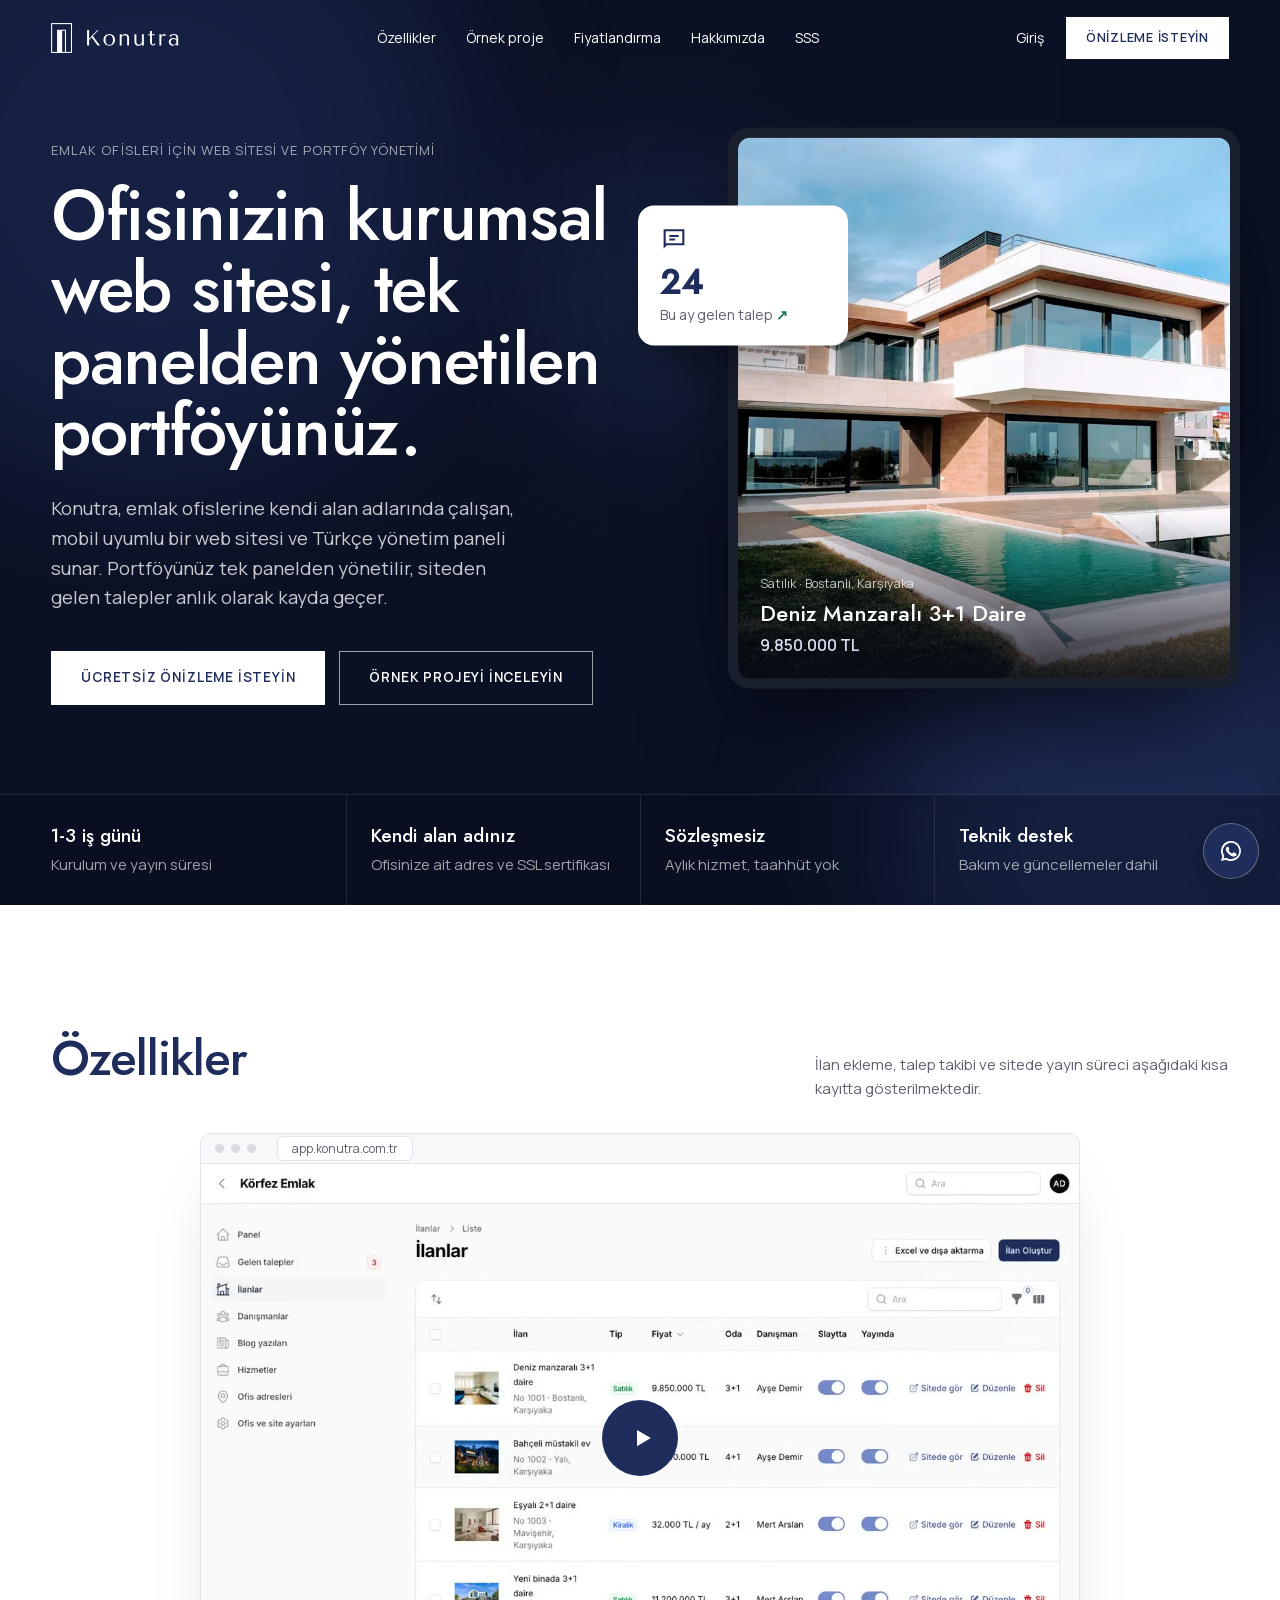
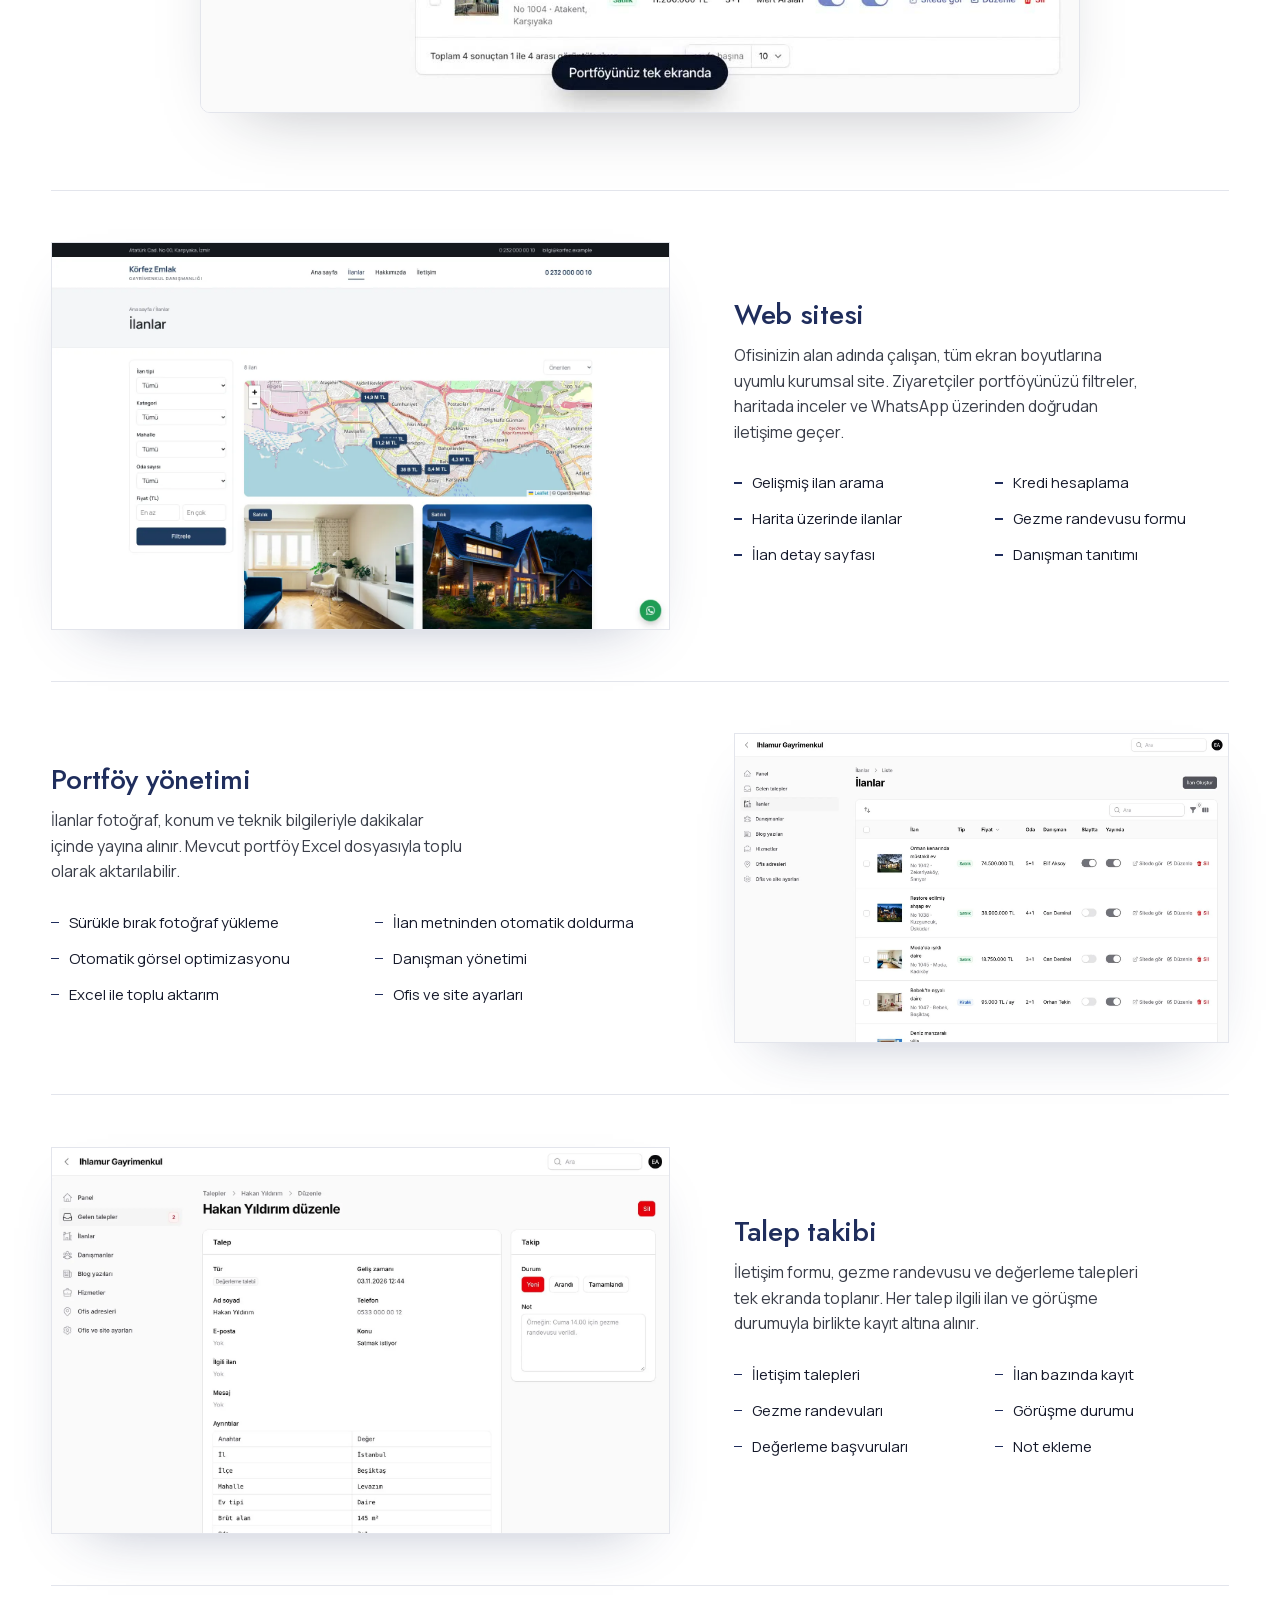
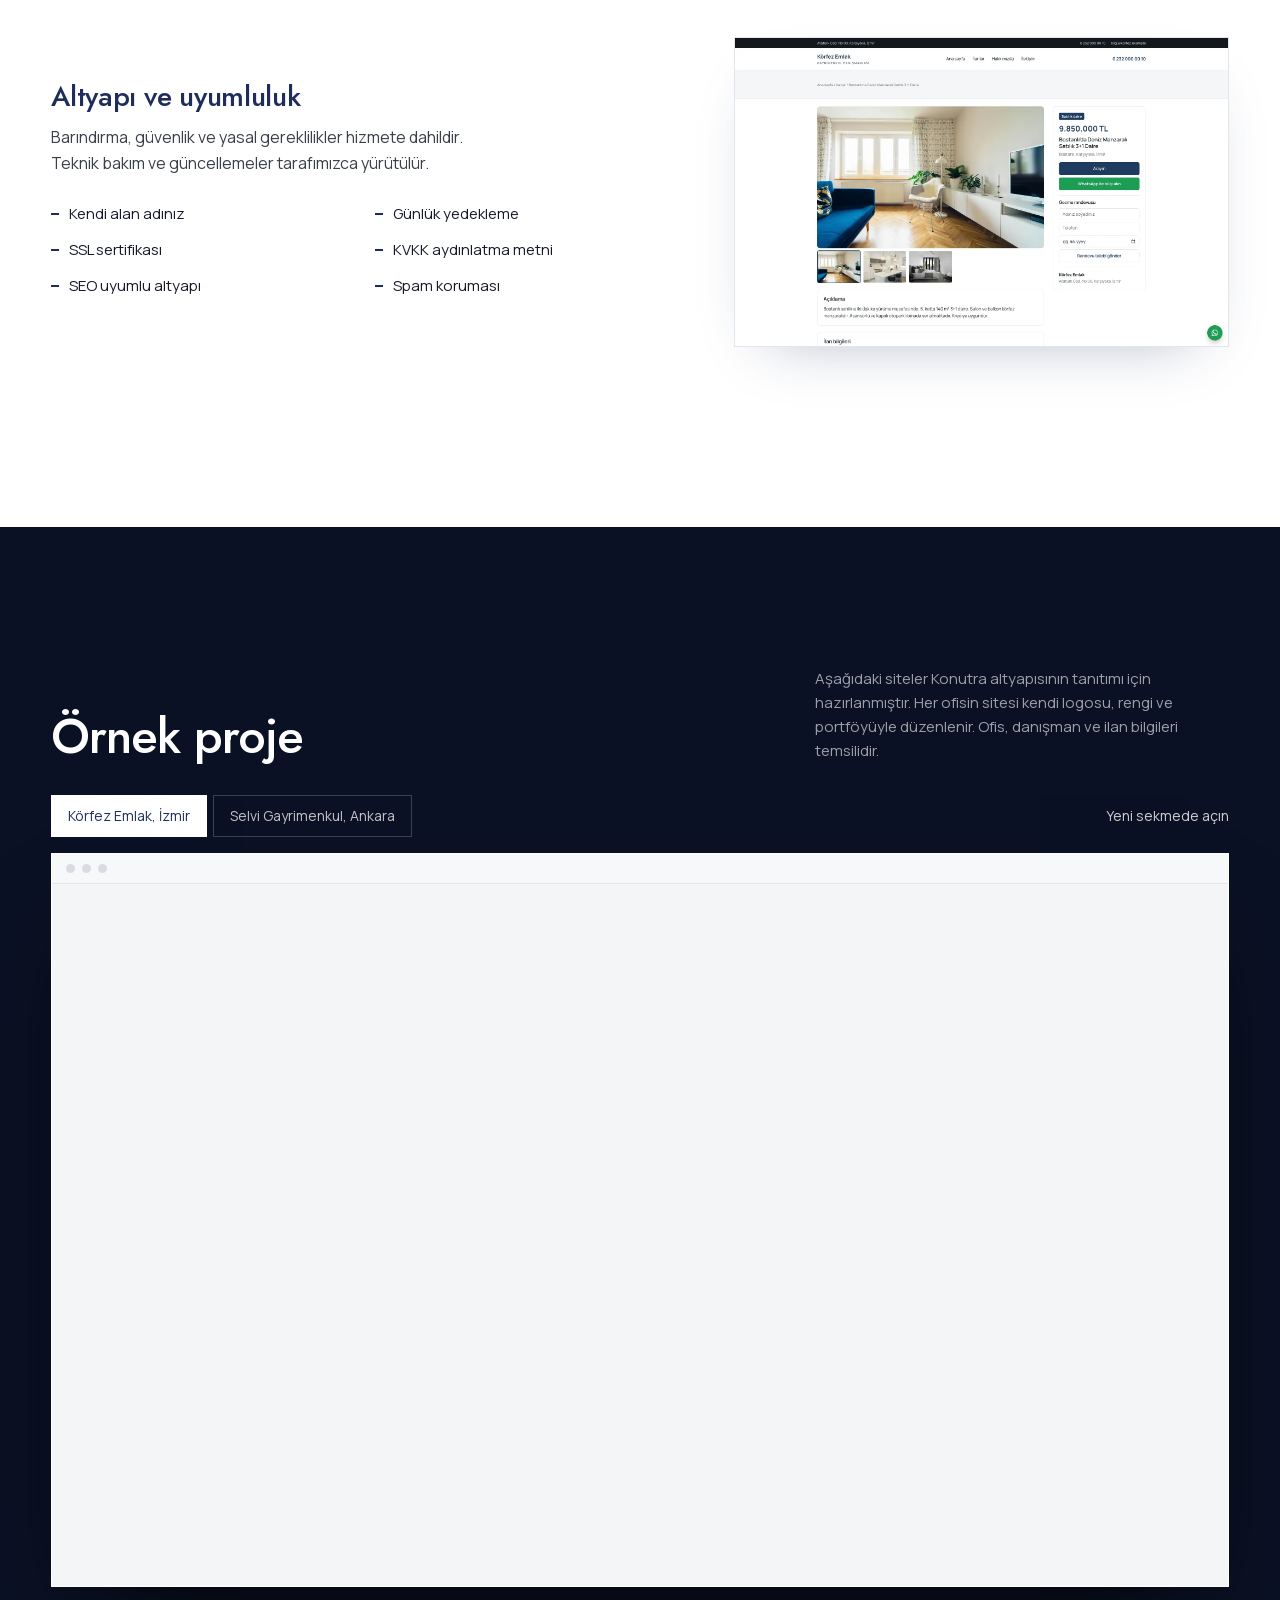
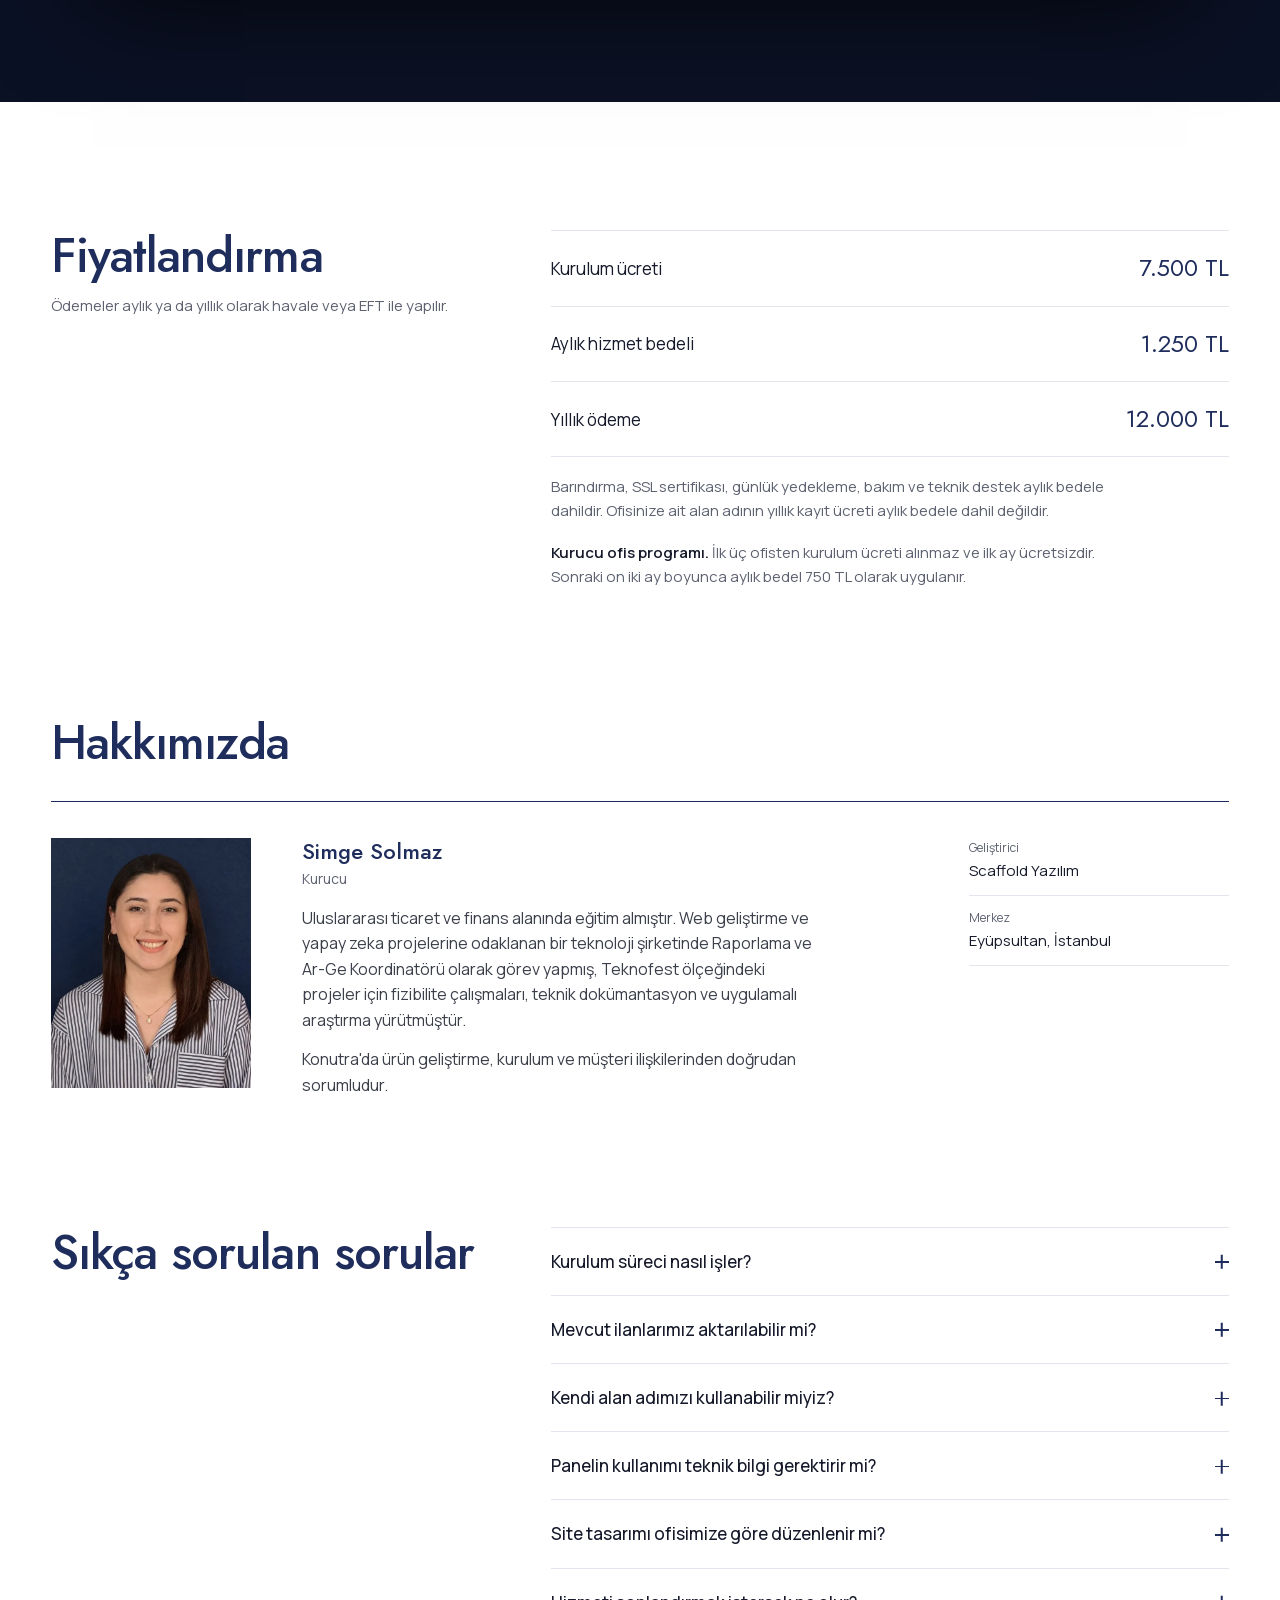
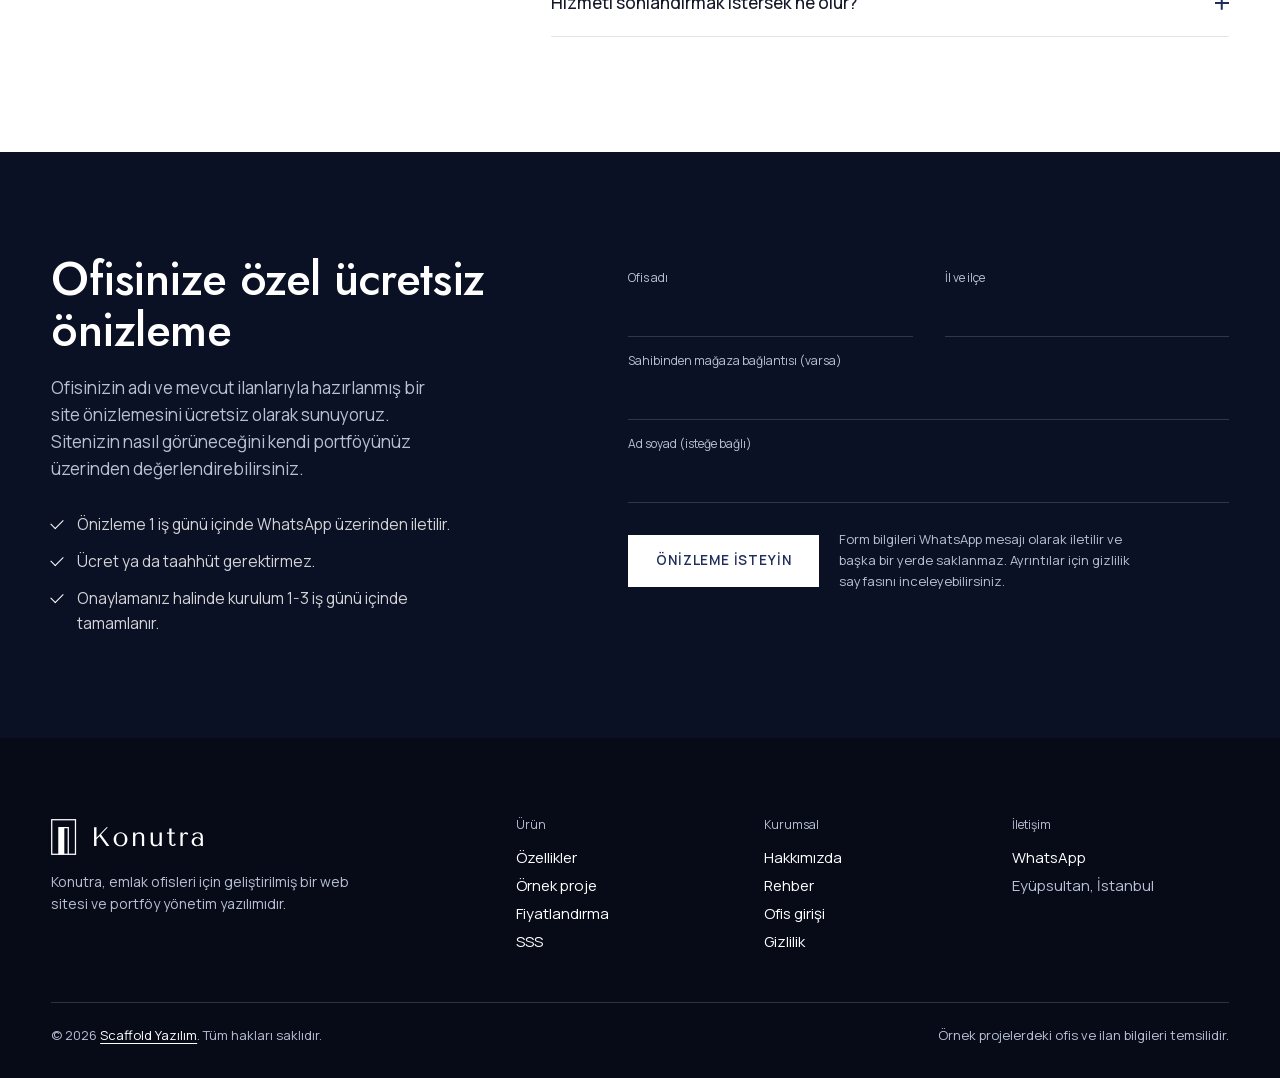
==== commit cf5344d9: "Lighter panel video: 640/960 variants, preload near viewport, play button fallback Co-Authored-By: C" ====
--- a/index.html
+++ b/index.html
@@ -88,8 +88,9 @@
       <p class="sec-note">İlan ekleme, talep takibi ve sitede yayın süreci aşağıdaki kısa kayıtta gösterilmektedir.</p>
     </div>
     <div class="pvideo" data-reveal>
-      <div class="browser"><div class="bar"><i></i><i></i><i></i><span>app.konutra.com.tr</span></div>
-        <video id="pvideo" muted loop playsinline preload="none" poster="img/panel-tanitim.jpg" width="1280" height="800" aria-label="Konutra panelinde ilan ekleme ve talep takibi"><source src="img/panel-tanitim.mp4" type="video/mp4"></video>
+      <div class="browser pv-kap"><div class="bar"><i></i><i></i><i></i><span>app.konutra.com.tr</span></div>
+        <video id="pvideo" muted loop playsinline preload="none" poster="img/panel-tanitim.jpg" width="1280" height="800" aria-label="Konutra panelinde ilan ekleme ve talep takibi" data-kucuk="img/panel-tanitim-640.mp4" data-buyuk="img/panel-tanitim-960.mp4"></video>
+        <button class="pv-oynat" id="pvOynat" type="button" aria-label="Videoyu oynatın" hidden><svg viewBox="0 0 24 24" fill="currentColor" aria-hidden="true"><path d="M8 5.5v13l11-6.5z"/></svg></button>
       </div>
     </div>
     <div class="fx">
--- a/css/konutra.css
+++ b/css/konutra.css
@@ -400,3 +400,7 @@
 .rehber-kart .ulink { margin-top: auto; color: var(--navy); font-weight: 500; font-size: 14.5px; }
 .rehber-kart:hover h2 { text-decoration: underline; text-underline-offset: 4px; text-decoration-thickness: 1px; }
 @media (max-width: 900px) { .rehber-grid { grid-template-columns: 1fr; } }
+.pv-kap { position: relative; }
+.pv-oynat { position: absolute; left: 50%; top: calc(50% + 15px); transform: translate(-50%, -50%); width: 76px; height: 76px; border-radius: 50%; border: 0; background: var(--navy); color: #fff; display: grid; place-items: center; cursor: pointer; }
+.pv-oynat[hidden] { display: none; }
+.pv-oynat svg { width: 30px; height: 30px; margin-left: 4px; }
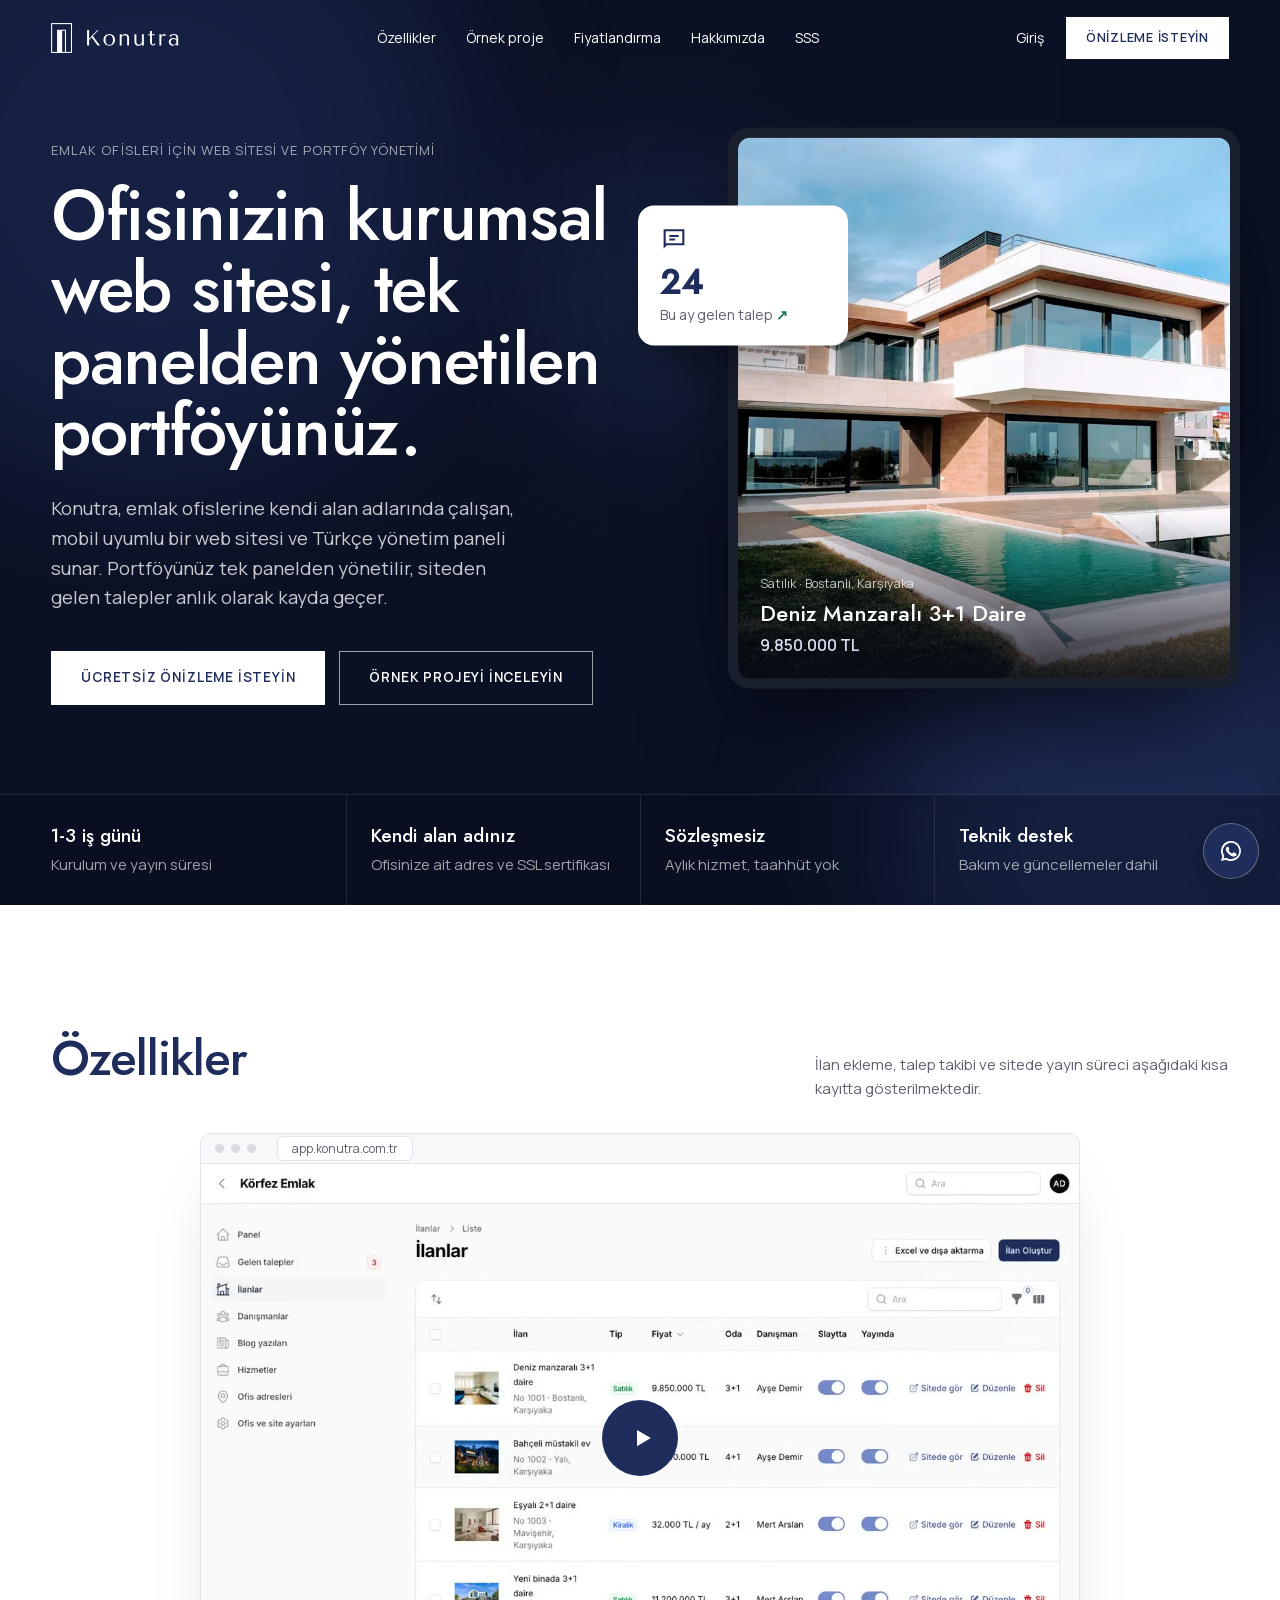
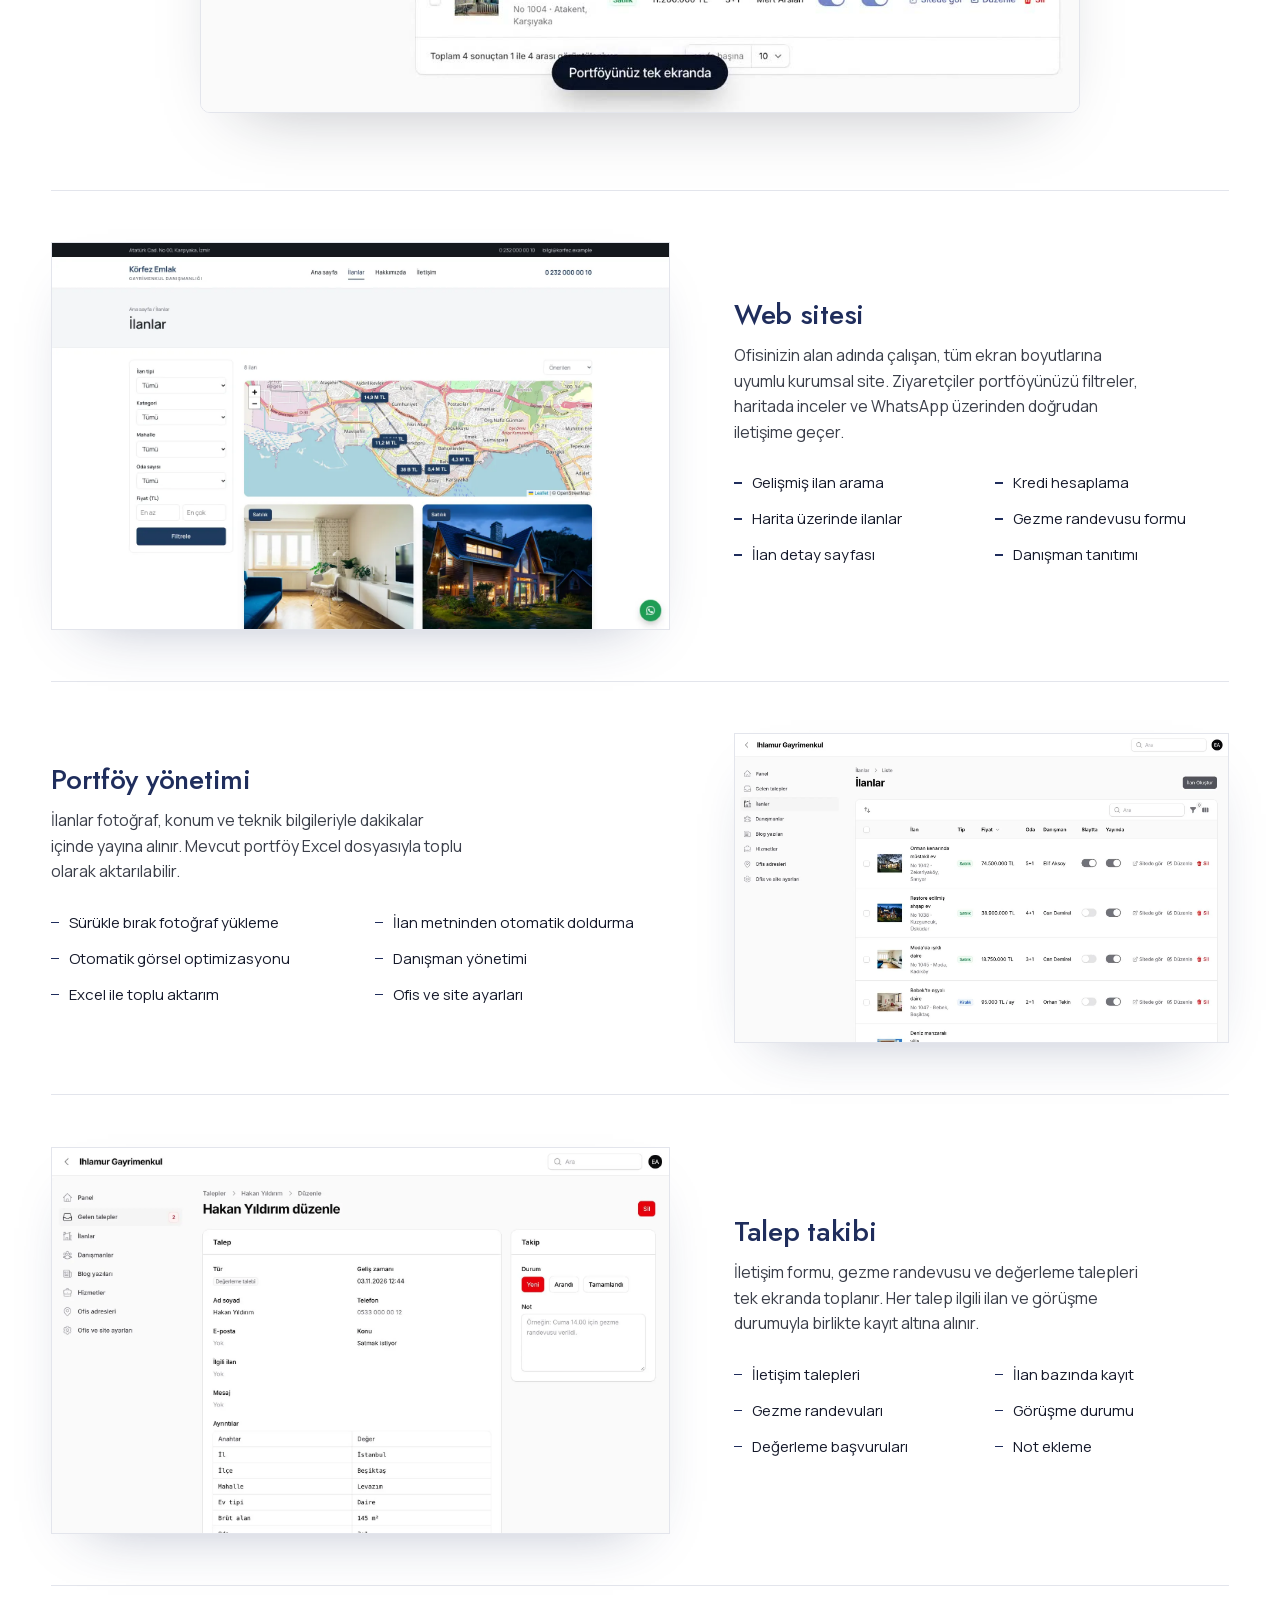
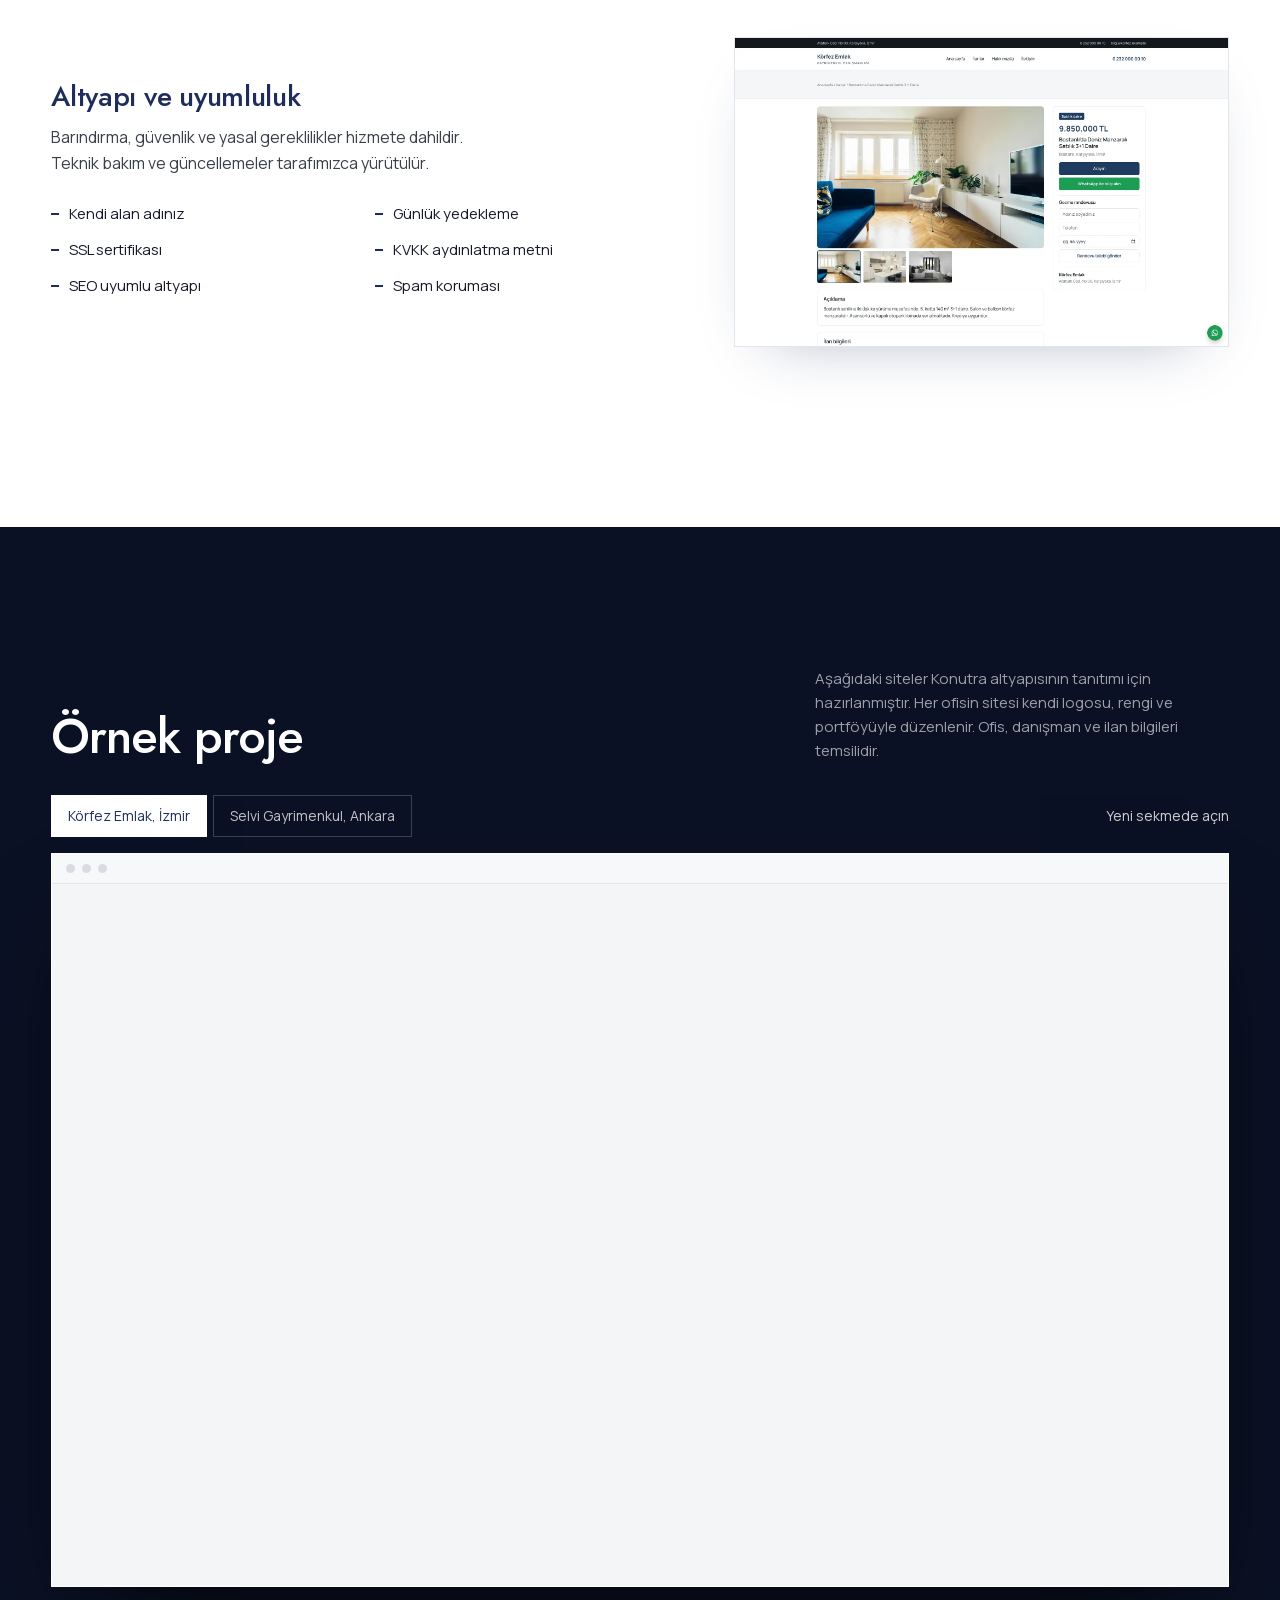
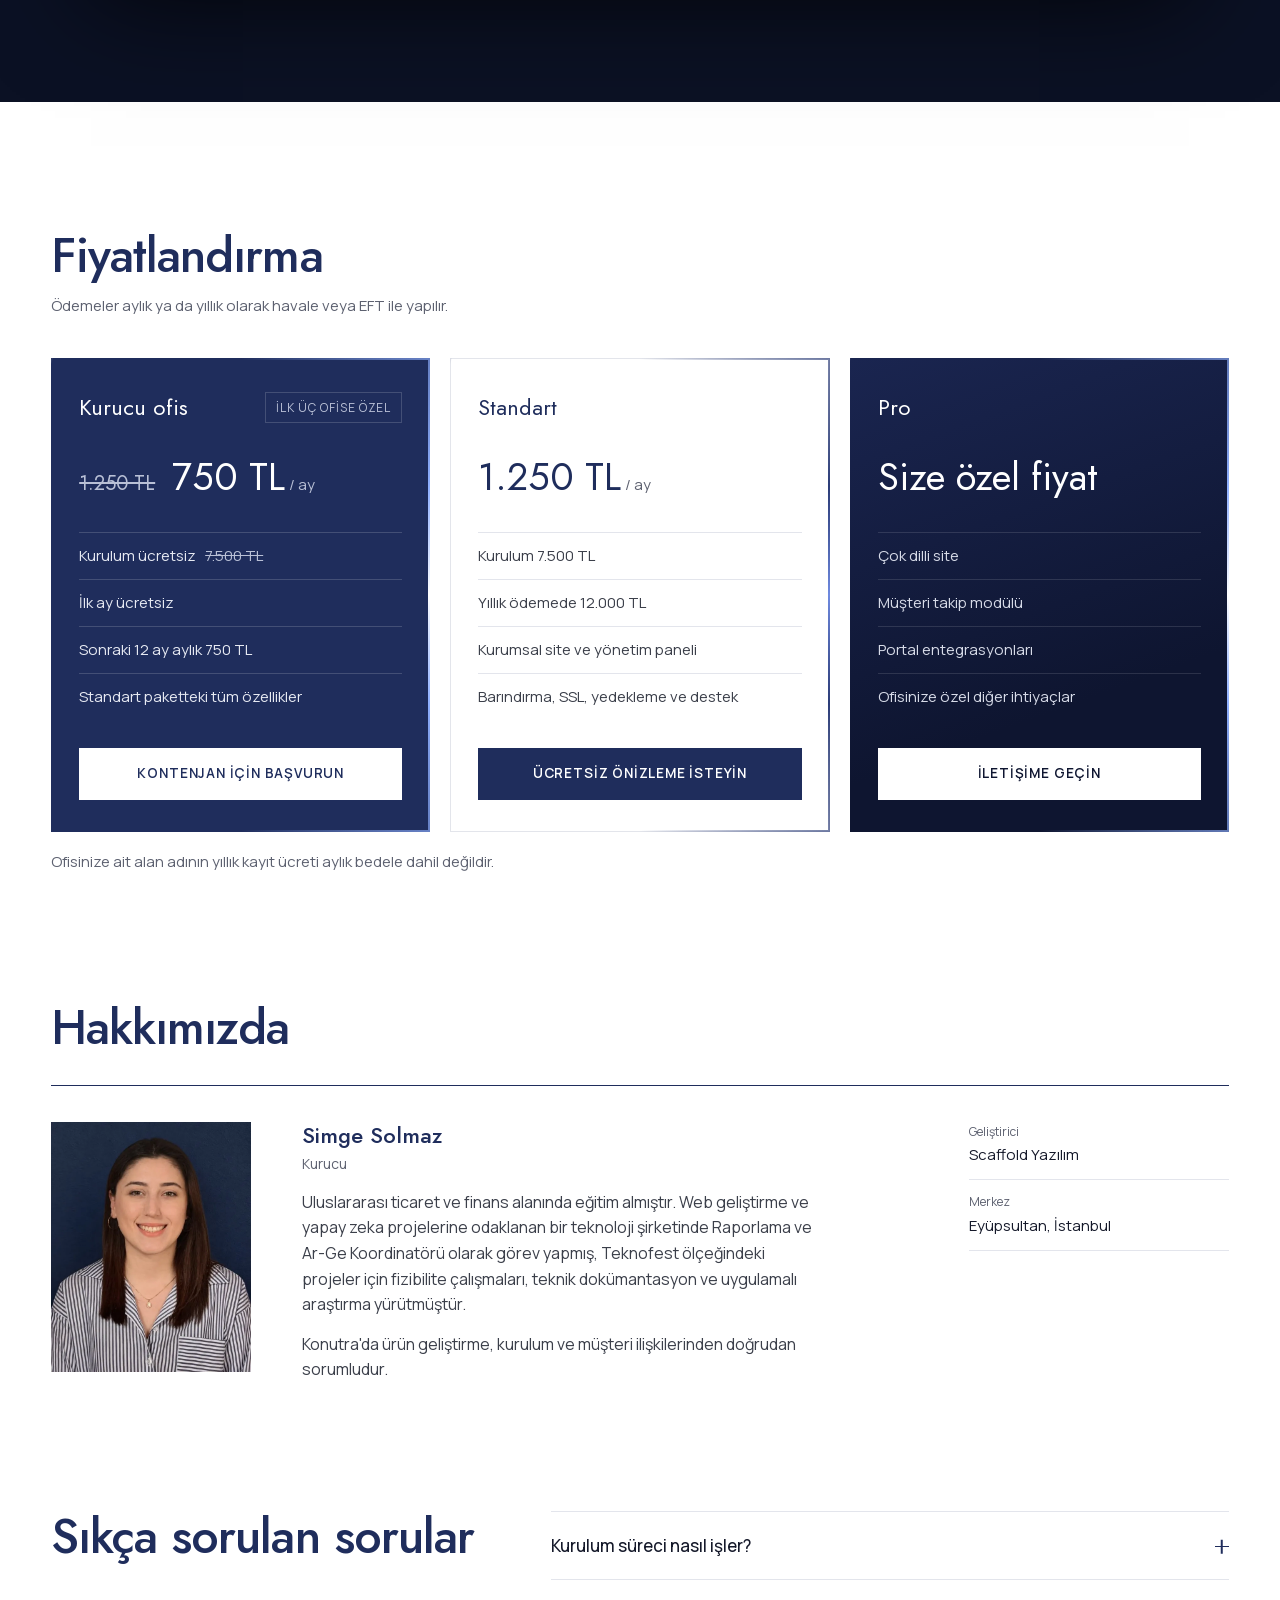
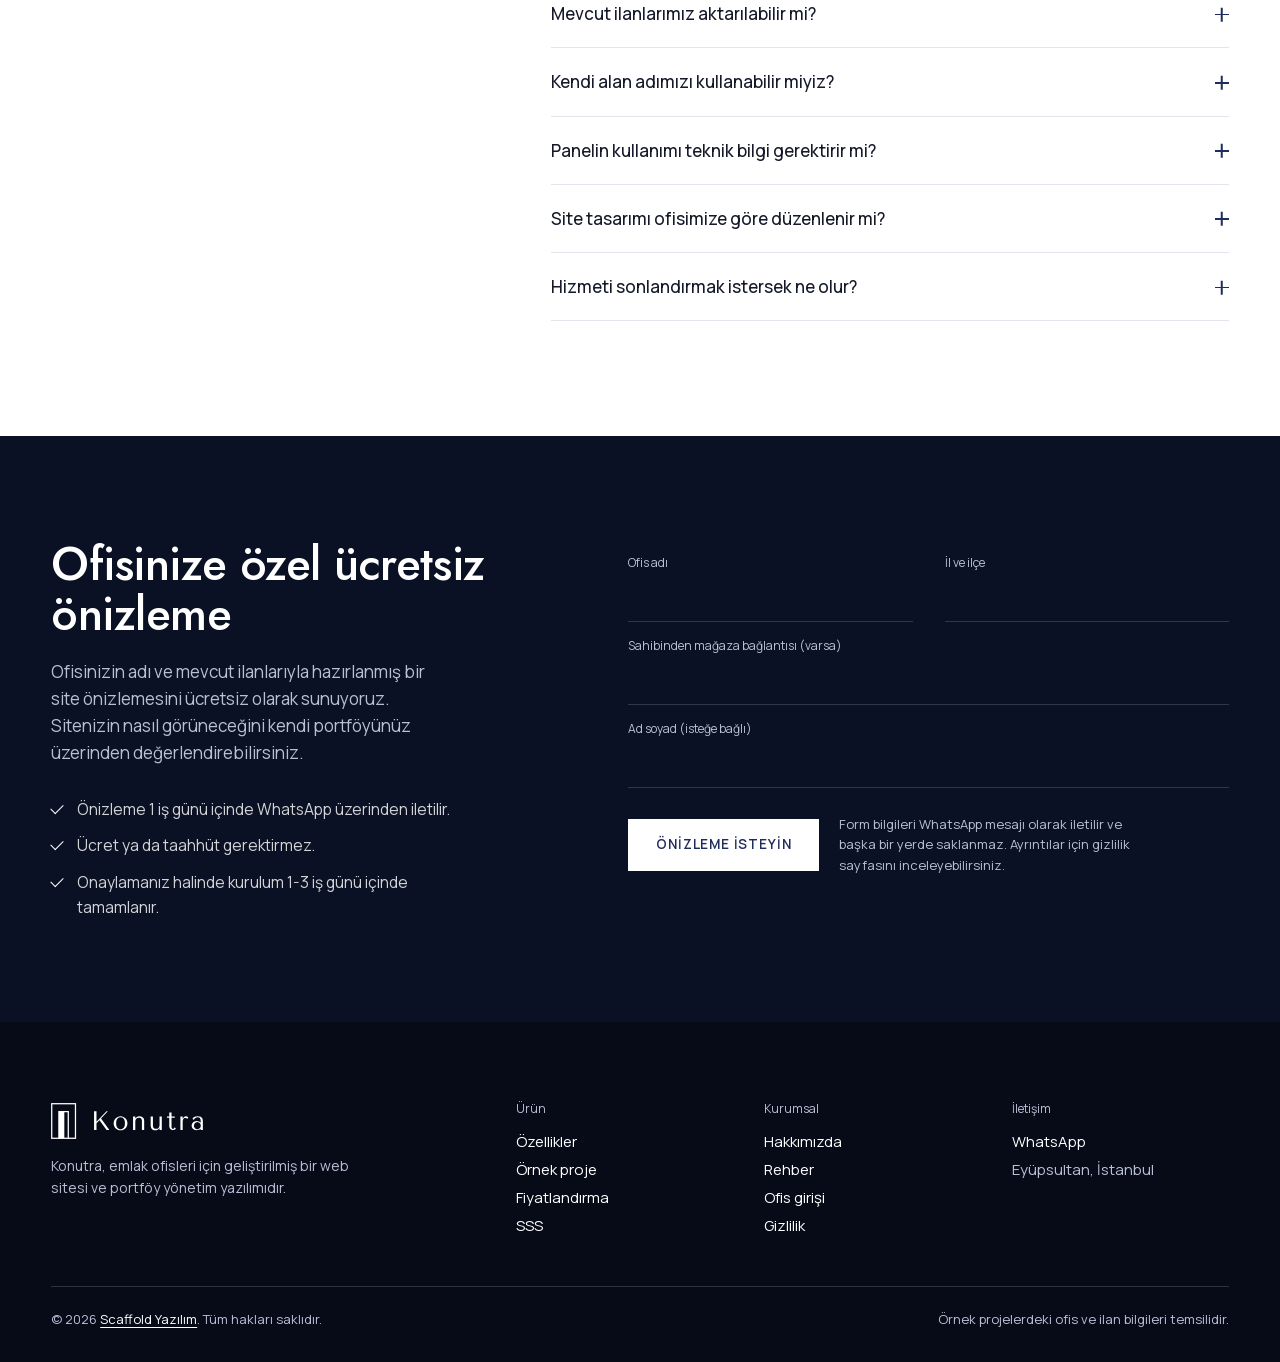
==== commit 9fba5142: "Fiyatlandırmayı animasyonlu paket kartlarına çevir (Kurucu ofis, Standart, Pro) Co-Authored-By: Clau" ====
--- a/index.html
+++ b/index.html
@@ -7,7 +7,10 @@
 <meta name="description" content="Emlak ofisleri için kurumsal web sitesi ve Türkçe portföy yönetim paneli. İlan yönetimi, talep takibi ve kredi hesaplama hazır gelir. Kurulum 1-3 iş günü.">
 <meta name="robots" content="index, follow, max-image-preview:large">
 <link rel="canonical" href="https://konutra.com.tr/">
-<link rel="icon" href="favicon.svg" type="image/svg+xml">
+<link rel="icon" href="/favicon.ico" sizes="48x48">
+<link rel="icon" href="/favicon-96.png" type="image/png" sizes="96x96">
+<link rel="icon" href="/favicon-192.png" type="image/png" sizes="192x192">
+<link rel="icon" href="/favicon.svg" type="image/svg+xml">
 <link rel="apple-touch-icon" href="apple-touch-icon.png">
 <meta name="theme-color" content="#1F2D5C">
 <meta property="og:type" content="website">
@@ -24,12 +27,12 @@
 <link rel="preload" href="fonts/manrope-latin.woff2" as="font" type="font/woff2" crossorigin>
 <link rel="preload" href="fonts/jost-latin.woff2" as="font" type="font/woff2" crossorigin>
 <link rel="preload" href="img/hero-ev.webp" as="image" type="image/webp">
-<link rel="stylesheet" href="css/konutra.css">
+<link rel="stylesheet" href="css/konutra.css?v=202611091445">
 <script data-goatcounter="https://konutra.goatcounter.com/count" async src="//gc.zgo.at/count.js"></script>
 <script type="application/ld+json">
 {"@context":"https://schema.org","@graph":[
 {"@type":"Organization","@id":"https://scaffoldtr.dev/#org","name":"Scaffold Yazılım","url":"https://scaffoldtr.dev","address":{"@type":"PostalAddress","addressLocality":"Eyüpsultan","addressRegion":"İstanbul","addressCountry":"TR"}},
-{"@type":"Brand","@id":"https://konutra.com.tr/#brand","name":"Konutra","url":"https://konutra.com.tr/","logo":"https://konutra.com.tr/logo/konutra-logo.svg"},
+{"@type":"Brand","@id":"https://konutra.com.tr/#brand","name":"Konutra","url":"https://konutra.com.tr/","logo":"https://konutra.com.tr/favicon-192.png"},
 {"@type":"SoftwareApplication","name":"Konutra","url":"https://konutra.com.tr/","brand":{"@id":"https://konutra.com.tr/#brand"},"publisher":{"@id":"https://scaffoldtr.dev/#org"},"applicationCategory":"BusinessApplication","areaServed":"TR","inLanguage":"tr","operatingSystem":"Web","description":"Konutra, Scaffold Yazılım tarafından geliştirilen, emlak ofisleri için web sitesi ve portföy yönetimi yazılımıdır. Bir gayrimenkul ofisi değildir.","offers":{"@type":"Offer","price":"1250","priceCurrency":"TRY"}},
 {"@type": "FAQPage", "mainEntity": [{"@type": "Question", "name": "Kurulum süreci nasıl işler?", "acceptedAnswer": {"@type": "Answer", "text": "Ön görüşmede ofis bilgileri, marka rengi ve mevcut portföy alınır. Site 1-3 iş günü içinde kurulur, ilanlar aktarılır ve panel eğitimi verilerek yayına geçilir."}}, {"@type": "Question", "name": "Mevcut ilanlarımız aktarılabilir mi?", "acceptedAnswer": {"@type": "Answer", "text": "Evet. Sahibinden ve Emlakjet ilanları ile Excel listeleri kurulum sırasında fotoğraflarıyla birlikte aktarılır."}}, {"@type": "Question", "name": "Kendi alan adımızı kullanabilir miyiz?", "acceptedAnswer": {"@type": "Answer", "text": "Evet. Mevcut alan adınız siteye bağlanır. Alan adınız yoksa satın alma sürecinde destek verilir."}}, {"@type": "Question", "name": "Panelin kullanımı teknik bilgi gerektirir mi?", "acceptedAnswer": {"@type": "Answer", "text": "Hayır. Panel Türkçedir ve ilan girişi form doldurma kolaylığındadır. Kurulumdan sonra ofis ekibine kullanım eğitimi verilir."}}, {"@type": "Question", "name": "Site tasarımı ofisimize göre düzenlenir mi?", "acceptedAnswer": {"@type": "Answer", "text": "Logo, marka rengi, tanıtım metinleri ve hizmetler ofisinize göre düzenlenir. Bu içerikler daha sonra panelden güncellenebilir."}}, {"@type": "Question", "name": "Hizmeti sonlandırmak istersek ne olur?", "acceptedAnswer": {"@type": "Answer", "text": "Sözleşme süresi yoktur. Hizmet sonlandırıldığında ilan bilgileri ve fotoğraflar ofise teslim edilir."}}]}
 ]}
@@ -132,20 +135,45 @@
     </div>
   </div></section>
 
-  <section class="wrap sec split" id="fiyatlandirma">
-    <div>
-      <h2 class="sec-title">Fiyatlandırma</h2>
-      <p class="sec-note">Ödemeler aylık ya da yıllık olarak havale veya EFT ile yapılır.</p>
-    </div>
-    <div data-reveal>
-      <table class="ptable">
-        <tr><td>Kurulum ücreti</td><td>7.500 TL</td></tr>
-        <tr><td>Aylık hizmet bedeli</td><td>1.250 TL</td></tr>
-        <tr><td>Yıllık ödeme</td><td>12.000 TL</td></tr>
-      </table>
-      <p class="pnote">Barındırma, SSL sertifikası, günlük yedekleme, bakım ve teknik destek aylık bedele dahildir. Ofisinize ait alan adının yıllık kayıt ücreti aylık bedele dahil değildir.</p>
-      <p class="pnote"><b>Kurucu ofis programı.</b> İlk üç ofisten kurulum ücreti alınmaz ve ilk ay ücretsizdir. Sonraki on iki ay boyunca aylık bedel 750 TL olarak uygulanır.</p>
-    </div>
+  <section class="wrap sec" id="fiyatlandirma">
+    <h2 class="sec-title">Fiyatlandırma</h2>
+    <p class="sec-note">Ödemeler aylık ya da yıllık olarak havale veya EFT ile yapılır.</p>
+    <div class="paketler" data-reveal>
+      <div class="paket one">
+        <div class="pk-ust"><span class="pk-ad">Kurucu ofis</span><span class="pk-rozet">İlk üç ofise özel</span></div>
+        <div class="pk-fiyat"><s>1.250 TL</s> 750 TL<small>/ ay</small></div>
+        <ul>
+          <li>Kurulum ücretsiz <s>7.500 TL</s></li>
+          <li>İlk ay ücretsiz</li>
+          <li>Sonraki 12 ay aylık 750 TL</li>
+          <li>Standart paketteki tüm özellikler</li>
+        </ul>
+        <a class="btn" href="#demo" data-goatcounter-click="tik-paket-kurucu">Kontenjan için başvurun</a>
+      </div>
+      <div class="paket">
+        <div class="pk-ust"><span class="pk-ad">Standart</span></div>
+        <div class="pk-fiyat">1.250 TL<small>/ ay</small></div>
+        <ul>
+          <li>Kurulum 7.500 TL</li>
+          <li>Yıllık ödemede 12.000 TL</li>
+          <li>Kurumsal site ve yönetim paneli</li>
+          <li>Barındırma, SSL, yedekleme ve destek</li>
+        </ul>
+        <a class="btn" href="#demo" data-goatcounter-click="tik-paket-standart">Ücretsiz önizleme isteyin</a>
+      </div>
+      <div class="paket pro">
+        <div class="pk-ust"><span class="pk-ad">Pro</span></div>
+        <div class="pk-fiyat">Size özel fiyat</div>
+        <ul>
+          <li>Çok dilli site</li>
+          <li>Müşteri takip modülü</li>
+          <li>Portal entegrasyonları</li>
+          <li>Ofisinize özel diğer ihtiyaçlar</li>
+        </ul>
+        <a class="btn cizgi" href="#iletisim" data-goatcounter-click="tik-paket-ozel">İletişime geçin</a>
+      </div>
+    </div>
+    <p class="pnote">Ofisinize ait alan adının yıllık kayıt ücreti aylık bedele dahil değildir.</p>
   </section>
 
   <section class="wrap sec" id="hakkimizda">
@@ -212,6 +240,6 @@
 
 <a class="wa" id="wa" href="#" data-goatcounter-click="tik-whatsapp-sabit" target="_blank" rel="noopener" aria-label="WhatsApp ile iletişime geçin"><svg viewBox="0 0 24 24" fill="currentColor" aria-hidden="true"><path d="M12 2a10 10 0 0 0-8.6 15.1L2 22l5-1.3A10 10 0 1 0 12 2Zm0 18.2a8.2 8.2 0 0 1-4.2-1.2l-.3-.2-3 .8.8-2.9-.2-.3A8.2 8.2 0 1 1 12 20.2Zm4.5-6.1c-.2-.1-1.5-.7-1.7-.8-.2-.1-.4-.1-.6.1l-.8 1c-.1.2-.3.2-.5.1a6.7 6.7 0 0 1-3.3-2.9c-.2-.4.2-.4.7-1.3.1-.2 0-.3 0-.4l-.8-1.8c-.2-.5-.4-.4-.6-.4h-.5a1 1 0 0 0-.7.3 3 3 0 0 0-.9 2.2 5.2 5.2 0 0 0 1.1 2.7 11.8 11.8 0 0 0 4.5 4c1.7.7 2.3.8 3.2.6.5-.1 1.5-.6 1.8-1.2.2-.6.2-1.1.1-1.2l-.5-.3Z"/></svg></a>
 
-<script src="js/konutra.js"></script>
+<script src="js/konutra.js?v=202611071427"></script>
 </body>
 </html>
--- a/css/konutra.css
+++ b/css/konutra.css
@@ -404,3 +404,48 @@
 .pv-oynat { position: absolute; left: 50%; top: calc(50% + 15px); transform: translate(-50%, -50%); width: 76px; height: 76px; border-radius: 50%; border: 0; background: var(--navy); color: #fff; display: grid; place-items: center; cursor: pointer; }
 .pv-oynat[hidden] { display: none; }
 .pv-oynat svg { width: 30px; height: 30px; margin-left: 4px; }
+
+/* paketler */
+.paketler { display: grid; grid-template-columns: repeat(3, 1fr); gap: 20px; margin-top: 40px; }
+.paket { display: flex; flex-direction: column; border: 1px solid var(--line); padding: 32px 28px; background: #fff; }
+.paket.one { background: var(--navy); border-color: var(--navy); color: #fff; }
+.pk-ust { display: flex; align-items: center; justify-content: space-between; gap: 12px; min-height: 28px; }
+.pk-ad { font-family: var(--font-head); font-size: 22px; color: var(--navy); }
+.paket.one .pk-ad { color: #fff; }
+.pk-rozet { font-size: 12px; letter-spacing: .08em; text-transform: uppercase; border: 1px solid var(--navy-line); color: var(--navy-text); padding: 5px 10px; white-space: nowrap; }
+.pk-fiyat { font-family: var(--font-head); font-size: 38px; color: var(--navy); margin: 22px 0 6px; }
+.paket.one .pk-fiyat { color: #fff; }
+.pk-fiyat s { font-size: 20px; color: var(--muted); margin-right: 6px; }
+.paket.one .pk-fiyat s, .paket.one li s { color: var(--navy-text); }
+.pk-fiyat small { font-family: var(--font); font-size: 15px; color: var(--muted); margin-left: 4px; }
+.paket.one .pk-fiyat small { color: var(--navy-text); }
+.paket ul { list-style: none; margin: 18px 0 28px; padding: 0; flex: 1; }
+.paket li { padding: 11px 0; border-top: 1px solid var(--line); font-size: 15px; color: var(--text); }
+.paket.one li { border-color: var(--navy-line); color: #e6e9f2; }
+.paket li s { color: var(--muted); margin-left: 6px; }
+.paket .btn { width: 100%; }
+.paket.one .btn { background: #fff; color: var(--navy); }
+.paket .btn.cizgi { background: transparent; color: var(--navy); border: 1px solid var(--navy); }
+@media (max-width: 900px) { .paketler { grid-template-columns: 1fr; } }
+
+/* paket kartları: dönen ışıklı çerçeve ve parıltı */
+@property --pro-aci { syntax: "<angle>"; initial-value: 0deg; inherits: false; }
+.paket { position: relative; isolation: isolate; overflow: hidden; border: 0;
+  --isik: #8fb0ff; --isik-orta: #ffffff; --parilti: rgba(255,255,255,.10); --kenar: rgba(31,45,92,.12); }
+.paket:not(.one):not(.pro) { --isik: #2C3D78; --isik-orta: #6f8ae0; --parilti: rgba(31,45,92,.06); box-shadow: inset 0 0 0 1px var(--kenar); }
+.paket::before { content: ""; position: absolute; inset: 0; z-index: -2; padding: 2px;
+  background: conic-gradient(from var(--pro-aci), transparent 0deg, var(--isik) 60deg, var(--isik-orta) 90deg, var(--isik) 120deg, transparent 180deg, transparent 360deg);
+  -webkit-mask: linear-gradient(#000 0 0) content-box, linear-gradient(#000 0 0); -webkit-mask-composite: xor; mask-composite: exclude;
+  animation: pro-don 4s linear infinite; }
+.paket::after { content: ""; position: absolute; top: 0; bottom: 0; left: -60%; width: 40%; z-index: -1;
+  background: linear-gradient(100deg, transparent, var(--parilti), transparent); transform: skewX(-18deg);
+  animation: pro-parilti 5s ease-in-out infinite; }
+.paket.one::before { animation-delay: -1.3s; } .paket.one::after { animation-delay: .8s; }
+.paket:nth-child(2)::before { animation-delay: -2.6s; } .paket:nth-child(2)::after { animation-delay: 1.6s; }
+@keyframes pro-don { to { --pro-aci: 360deg; } }
+@keyframes pro-parilti { 0%, 55% { left: -60%; } 100% { left: 130%; } }
+.paket.pro { color: #fff; background: linear-gradient(160deg, #1a2550 0%, #0E1530 70%); }
+.paket.pro .pk-ad, .paket.pro .pk-fiyat { color: #fff; }
+.paket.pro li { color: #d7dbe8; border-color: rgba(255,255,255,.12); }
+.paket.pro .btn.cizgi { background: #fff; color: #0E1530; border-color: #fff; }
+@media (prefers-reduced-motion: reduce) { .paket::before, .paket::after { animation: none; } }
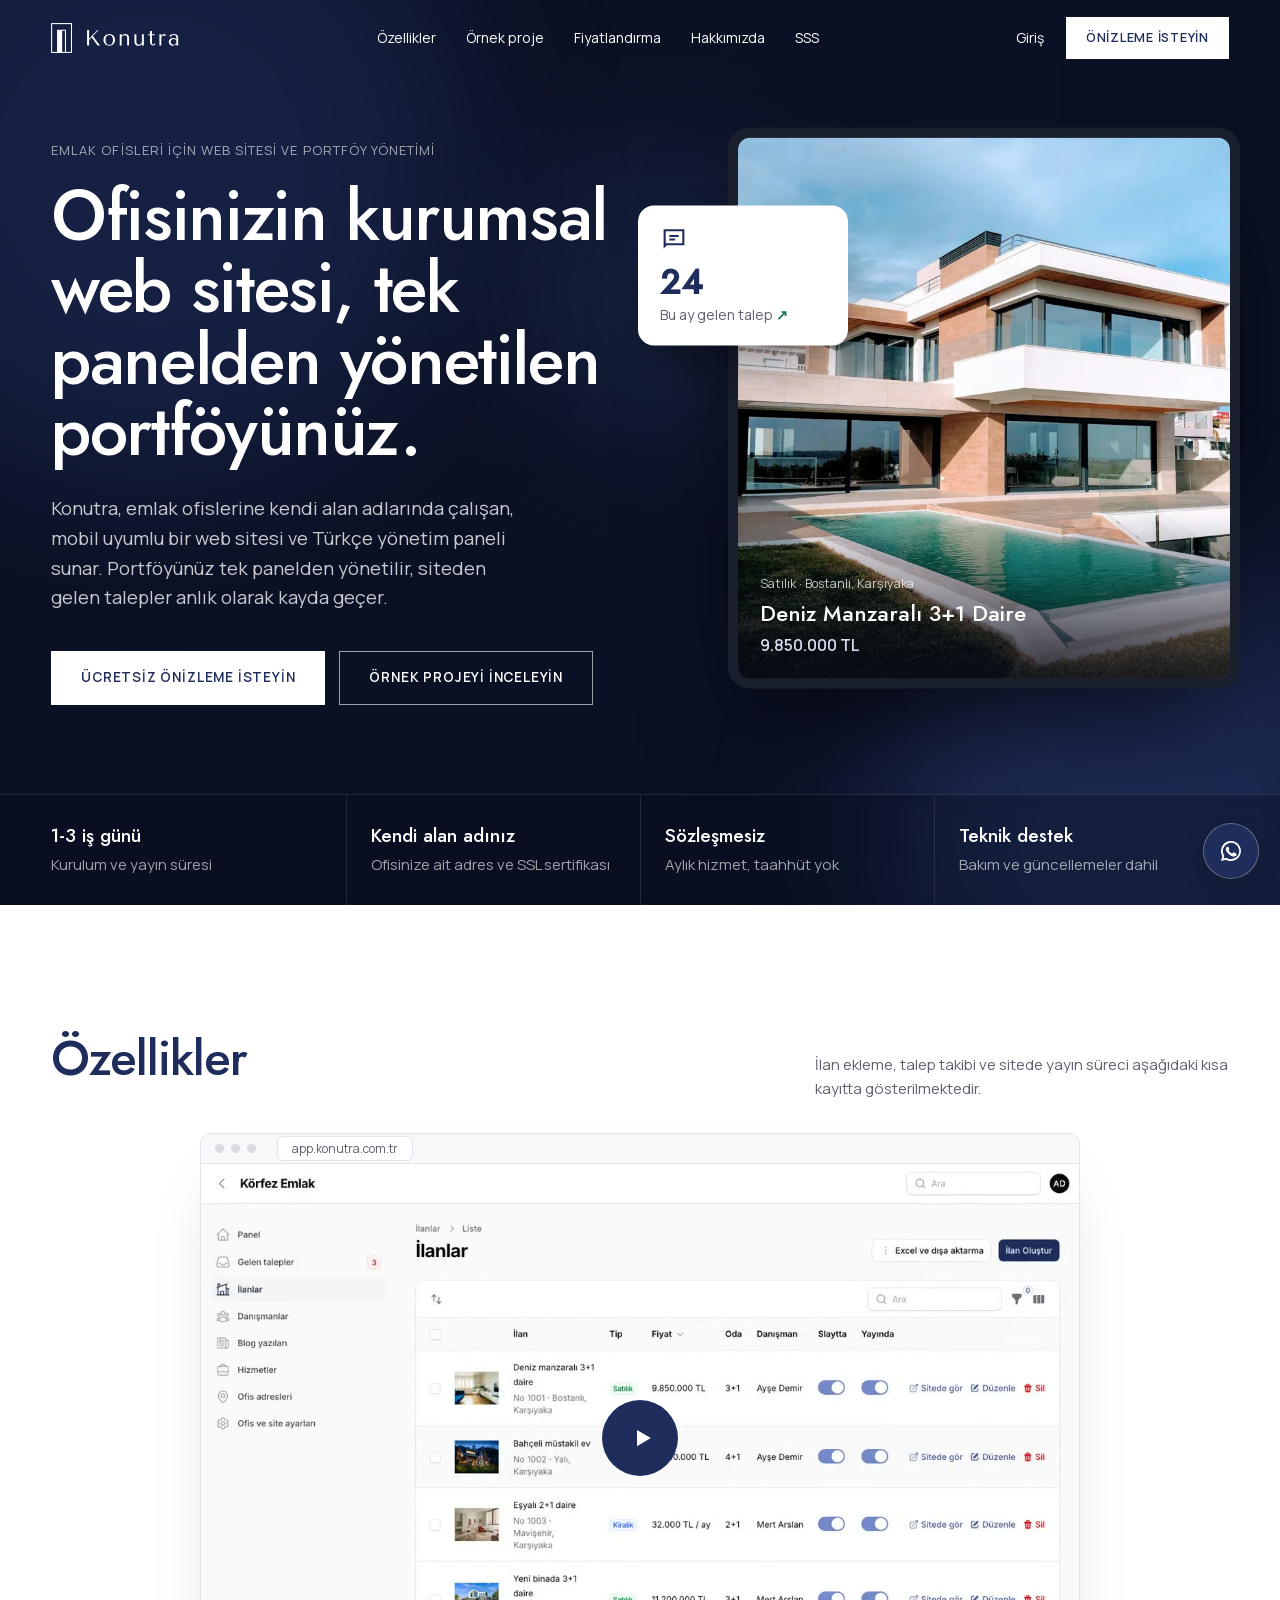
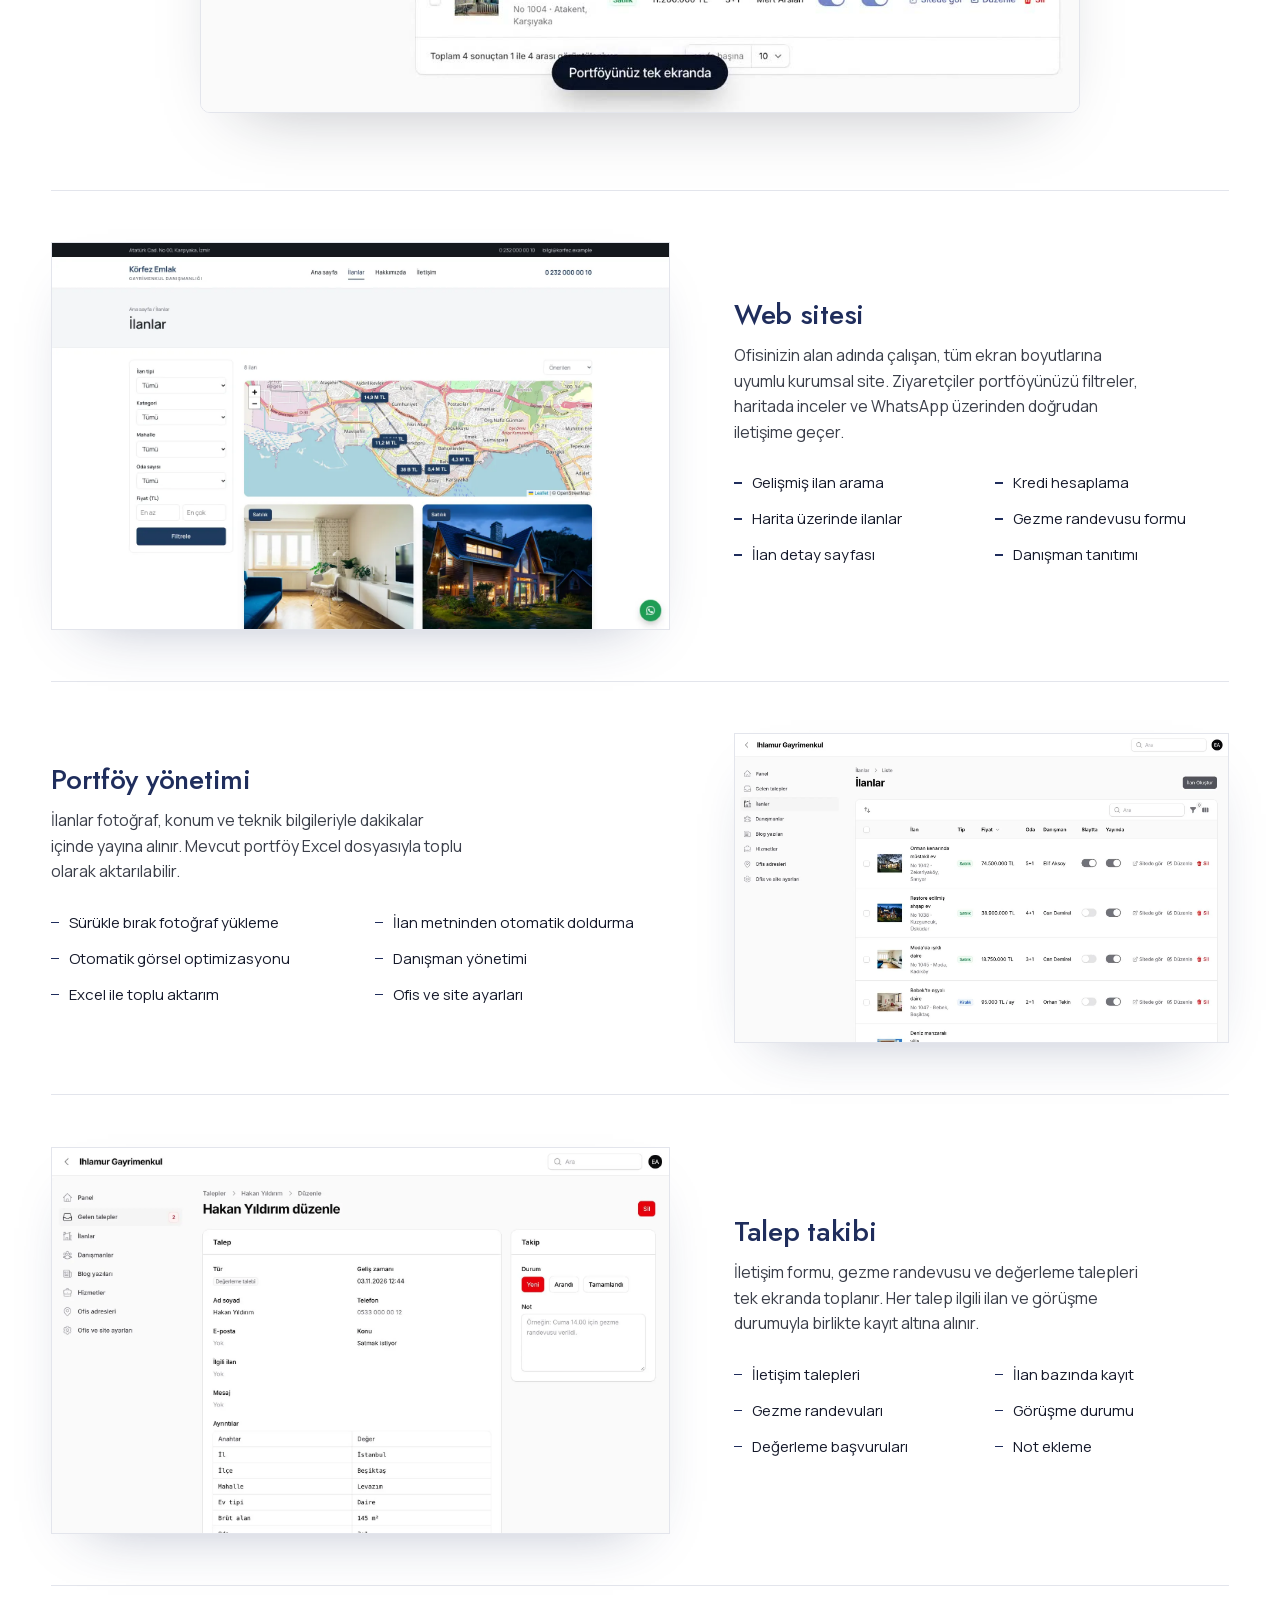
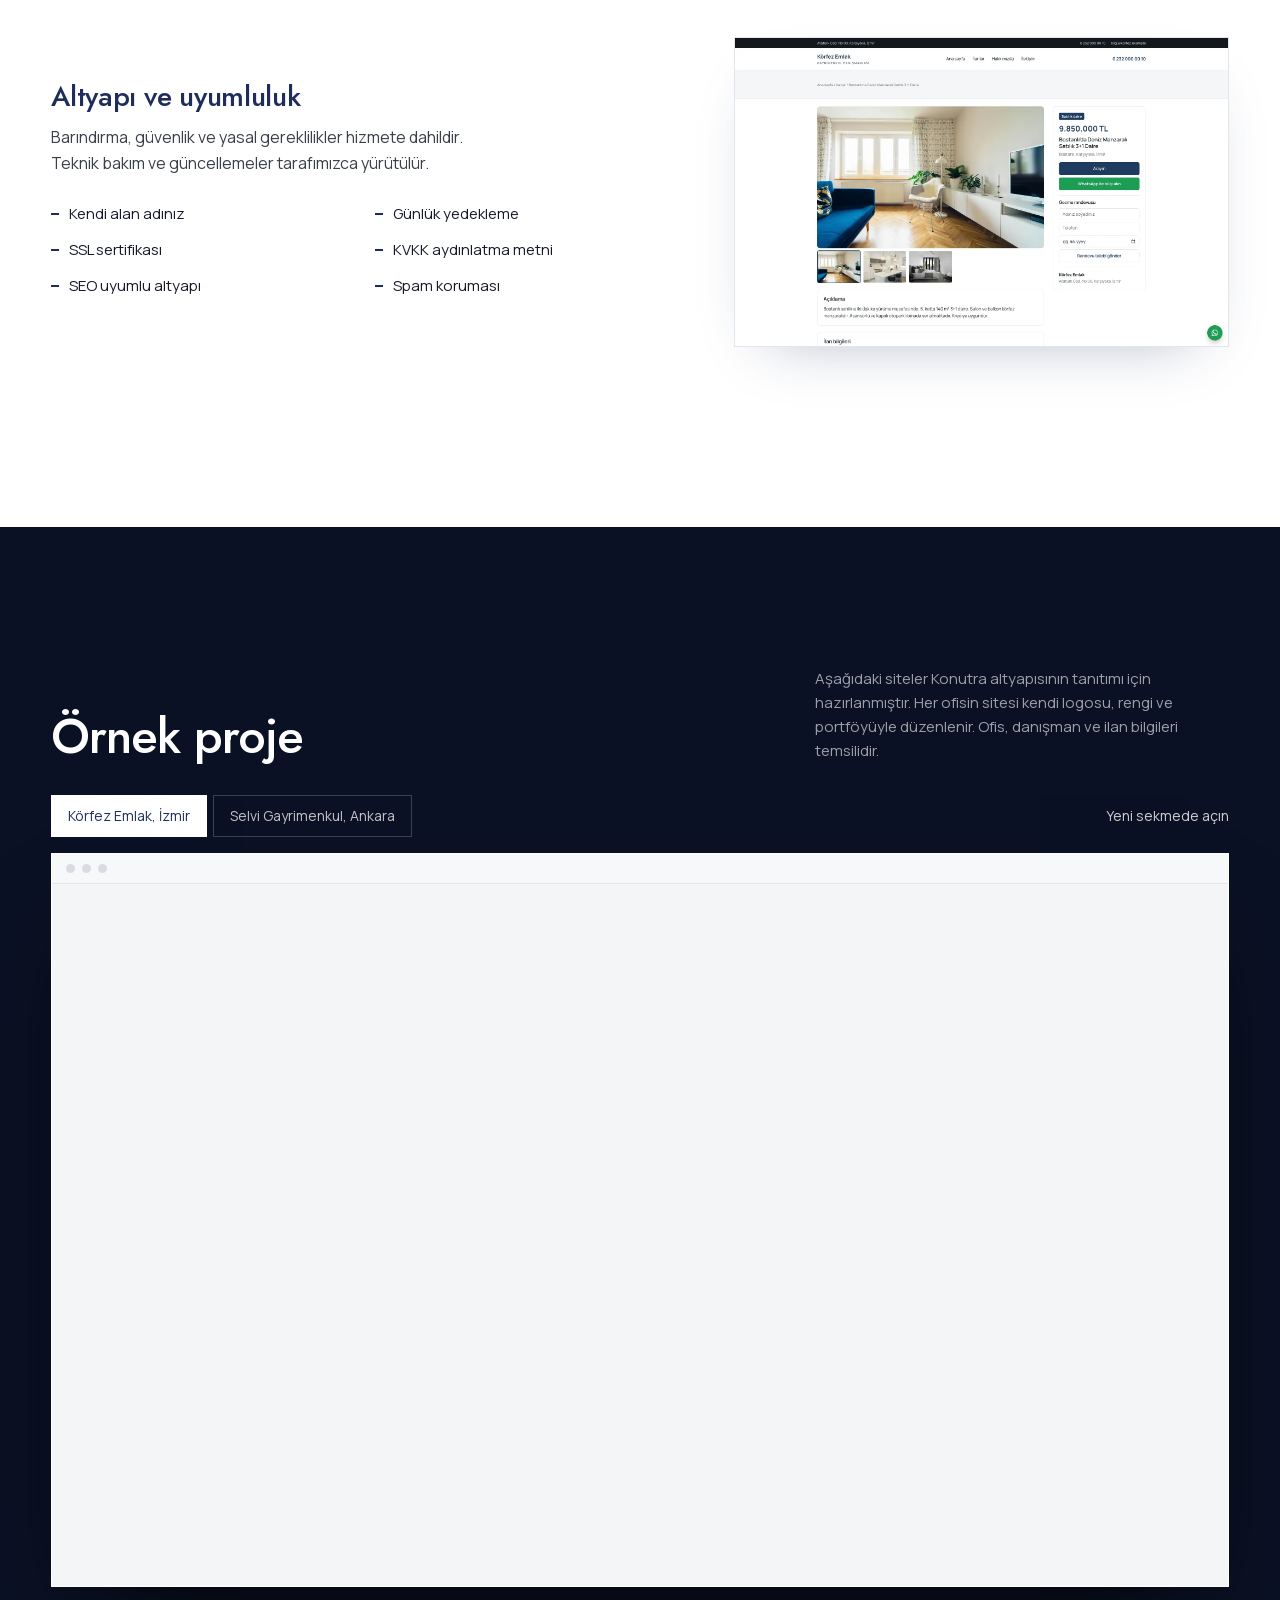
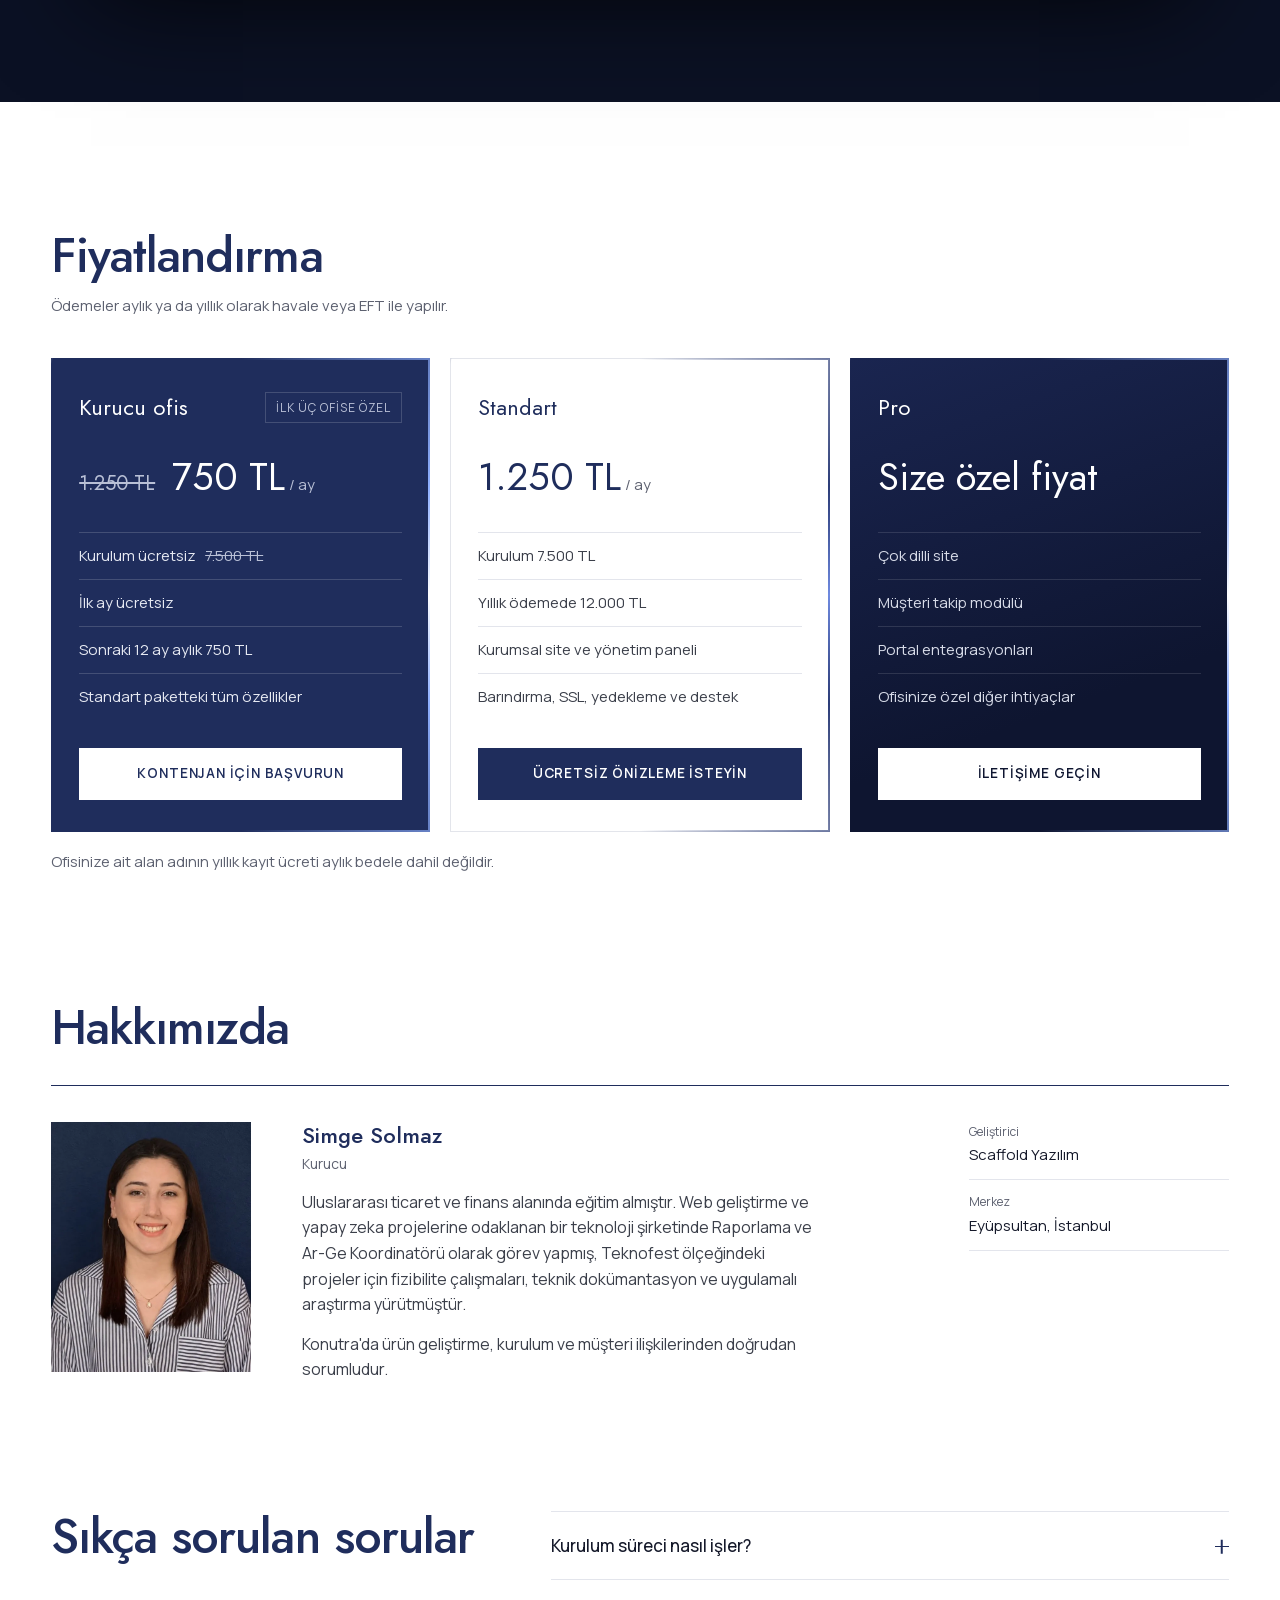
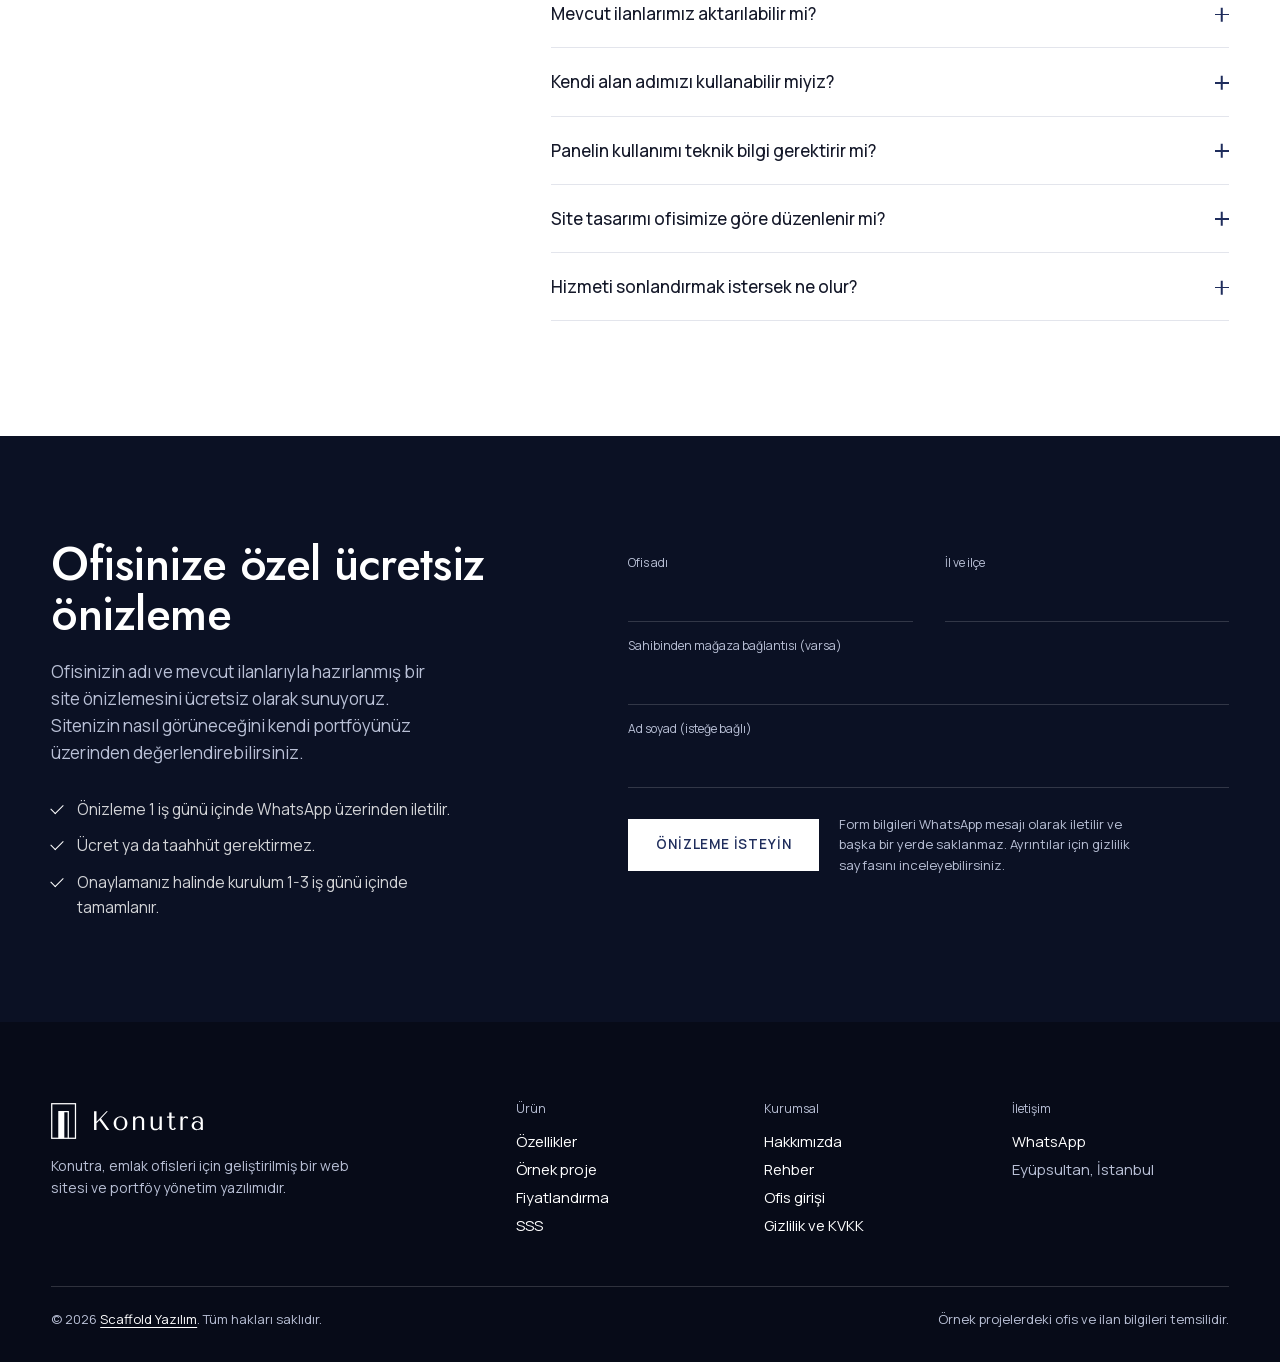
==== commit 5bb54124: "Gizlilik sayfasını KVKK aydınlatma metni olarak yeniden yaz Co-Authored-By: Claude Opus 5.5 <noreply" ====
--- a/index.html
+++ b/index.html
@@ -126,12 +126,12 @@
     <div class="live" data-reveal>
       <div class="switch">
         <div class="tabs" role="tablist" aria-label="Örnek siteler">
-          <button class="tab" type="button" role="tab" aria-selected="true" data-src="https://simge-bit.github.io/emlak-demo/demo/ornek-ofis/" data-goatcounter-click="tik-ornek-korfez">Körfez Emlak, İzmir</button>
-          <button class="tab" type="button" role="tab" aria-selected="false" data-src="https://simge-bit.github.io/emlak-demo/demo/selvi-gayrimenkul/" data-goatcounter-click="tik-ornek-selvi">Selvi Gayrimenkul, Ankara</button>
+          <button class="tab" type="button" role="tab" aria-selected="true" data-src="https://onizleme.konutra.com.tr/demo/ornek-ofis/" data-goatcounter-click="tik-ornek-korfez">Körfez Emlak, İzmir</button>
+          <button class="tab" type="button" role="tab" aria-selected="false" data-src="https://onizleme.konutra.com.tr/demo/selvi-gayrimenkul/" data-goatcounter-click="tik-ornek-selvi">Selvi Gayrimenkul, Ankara</button>
         </div>
-        <a class="open ulink" id="openNew" data-goatcounter-click="tik-ornek-yenisekme" href="https://simge-bit.github.io/emlak-demo/demo/ornek-ofis/" target="_blank" rel="noopener">Yeni sekmede açın</a>
-      </div>
-      <div class="browser"><div class="bar"><i></i><i></i><i></i></div><iframe id="live" src="about:blank" data-src="https://simge-bit.github.io/emlak-demo/demo/ornek-ofis/" title="Konutra örnek emlak sitesi" loading="lazy"></iframe></div>
+        <a class="open ulink" id="openNew" data-goatcounter-click="tik-ornek-yenisekme" href="https://onizleme.konutra.com.tr/demo/ornek-ofis/" target="_blank" rel="noopener">Yeni sekmede açın</a>
+      </div>
+      <div class="browser"><div class="bar"><i></i><i></i><i></i></div><iframe id="live" src="about:blank" data-src="https://onizleme.konutra.com.tr/demo/ornek-ofis/" title="Konutra örnek emlak sitesi" loading="lazy"></iframe></div>
     </div>
   </div></section>
 
@@ -231,7 +231,7 @@
     <div class="cols">
       <div><a class="logo" href="#"><img src="logo/konutra-logo-beyaz.svg" alt="Konutra" width="160" height="37"></a><p>Konutra, emlak ofisleri için geliştirilmiş bir web sitesi ve portföy yönetim yazılımıdır.</p></div>
       <div><div class="h">Ürün</div><a href="#ozellikler">Özellikler</a><a href="#ornek">Örnek proje</a><a href="#fiyatlandirma">Fiyatlandırma</a><a href="#sss">SSS</a></div>
-      <div><div class="h">Kurumsal</div><a href="#hakkimizda">Hakkımızda</a><a href="rehber/">Rehber</a><a href="https://app.konutra.com.tr/panel/login">Ofis girişi</a><a href="gizlilik.html">Gizlilik</a></div>
+      <div><div class="h">Kurumsal</div><a href="#hakkimizda">Hakkımızda</a><a href="rehber/">Rehber</a><a href="https://app.konutra.com.tr/panel/login">Ofis girişi</a><a href="gizlilik.html">Gizlilik ve KVKK</a></div>
       <div><div class="h">İletişim</div><span id="iletisim"></span><span class="addr">Eyüpsultan, İstanbul</span></div>
     </div>
     <div class="bottom"><span>© <span id="yil"></span> <a href="https://scaffoldtr.dev" target="_blank" rel="noopener">Scaffold Yazılım</a>. Tüm hakları saklıdır.</span><span>Örnek projelerdeki ofis ve ilan bilgileri temsilidir.</span></div>
--- a/css/konutra.css
+++ b/css/konutra.css
@@ -449,3 +449,5 @@
 .paket.pro li { color: #d7dbe8; border-color: rgba(255,255,255,.12); }
 .paket.pro .btn.cizgi { background: #fff; color: #0E1530; border-color: #fff; }
 @media (prefers-reduced-motion: reduce) { .paket::before, .paket::after { animation: none; } }
+.legal ul { margin: 8px 0 0; padding-left: 20px; font-size: 16px; line-height: 1.7; color: var(--text); }
+.legal li { margin: 4px 0; }
